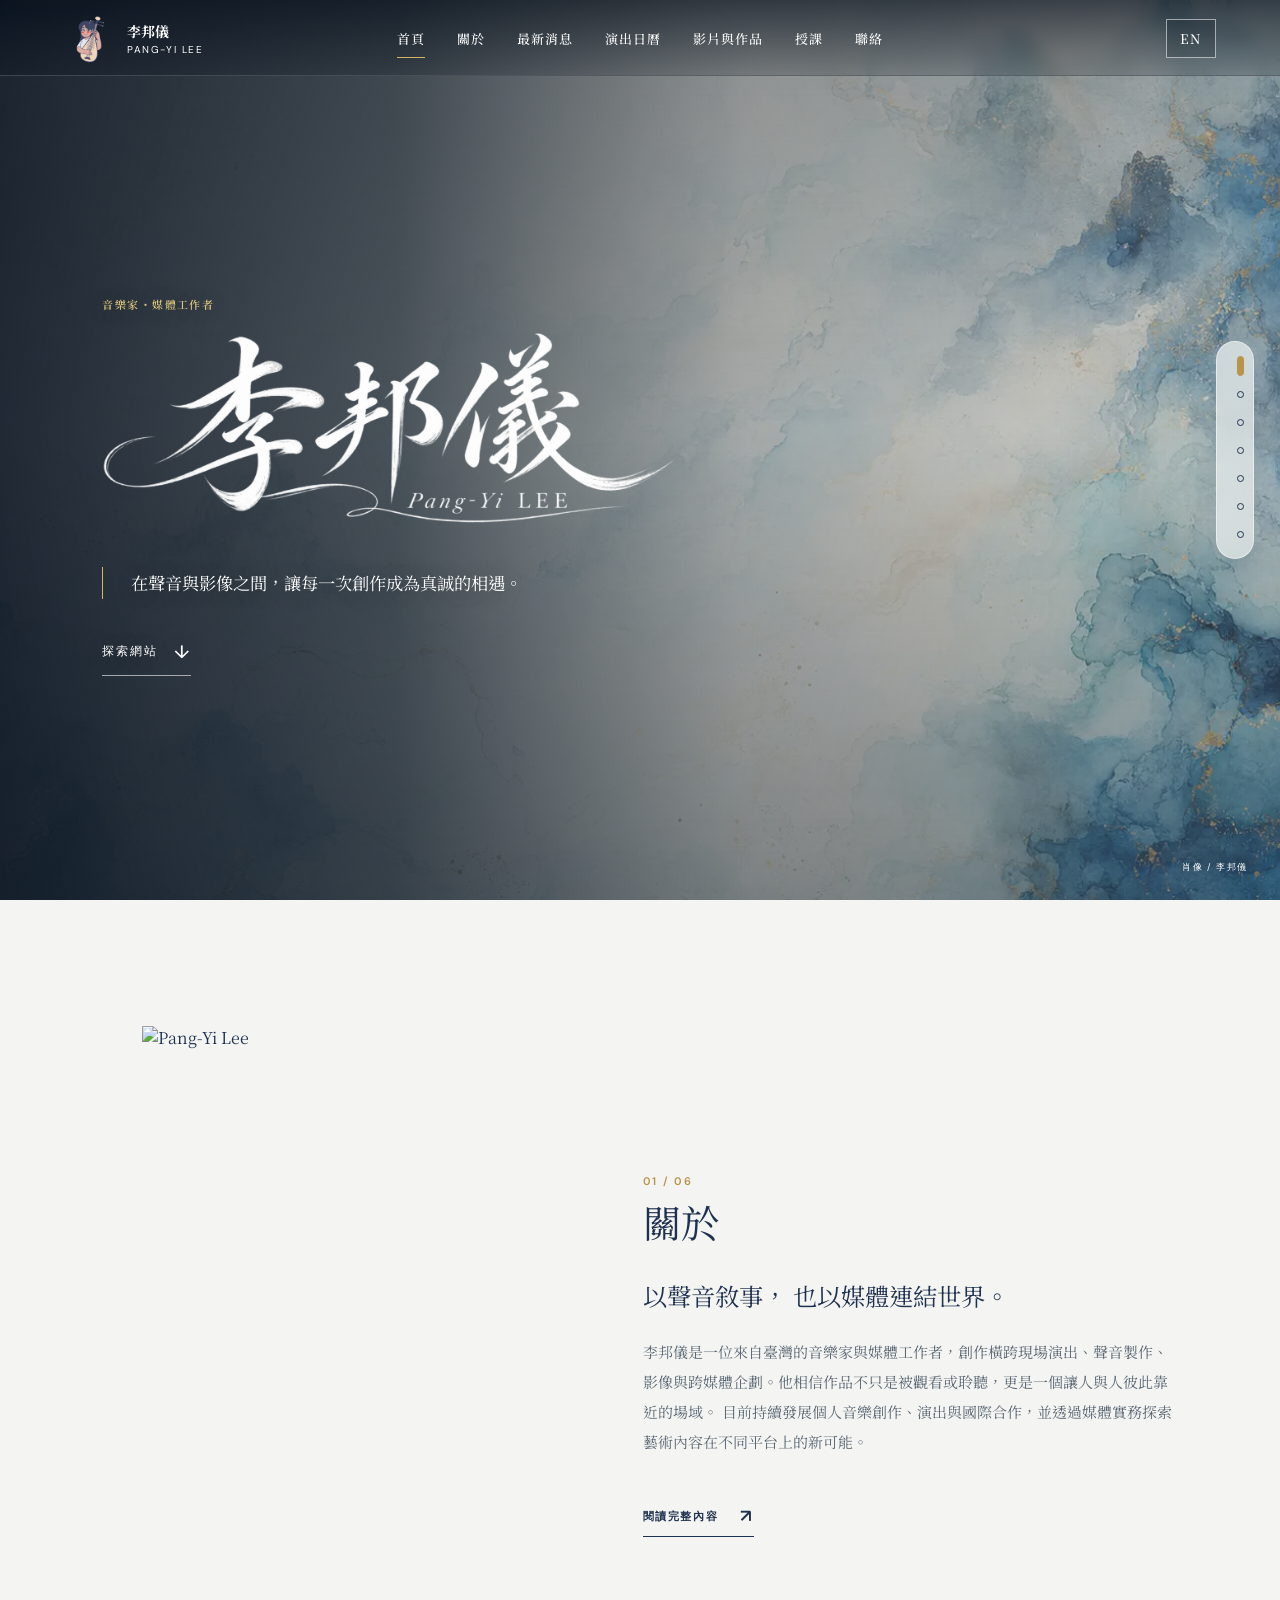
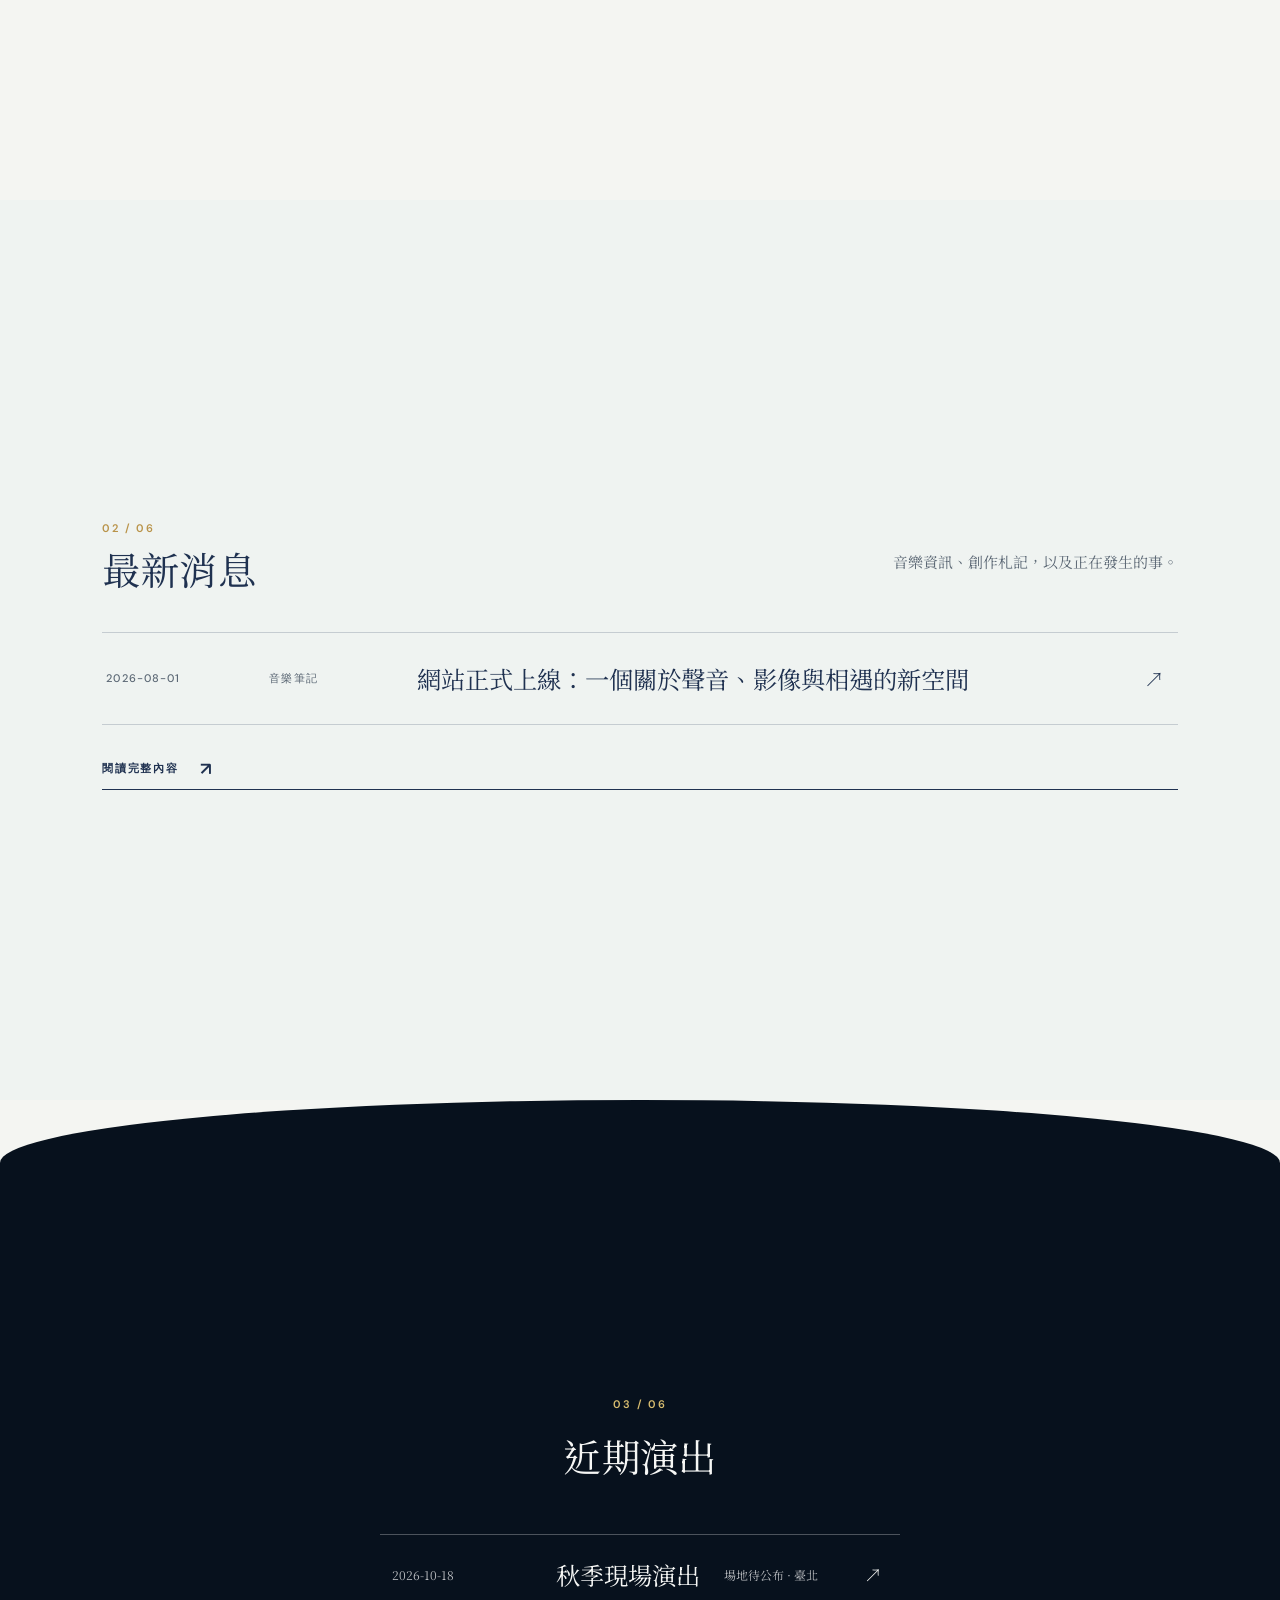
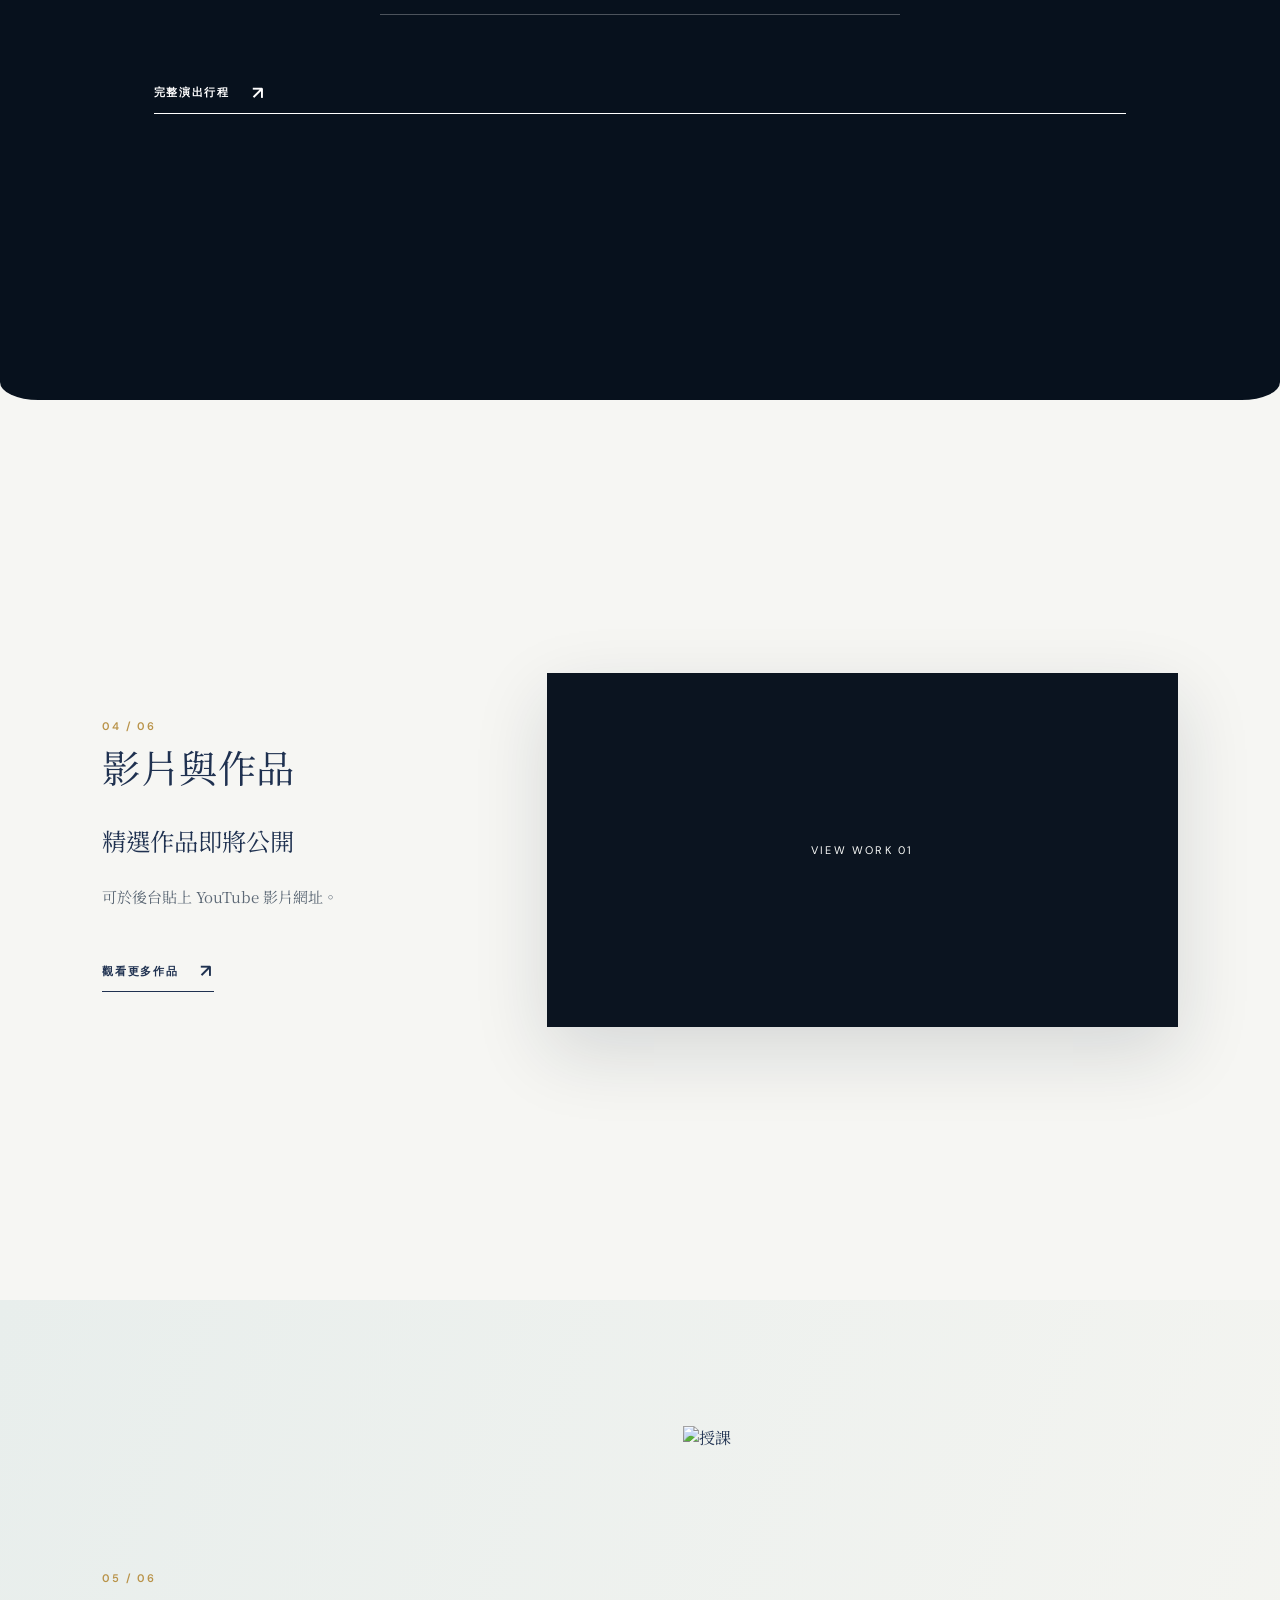
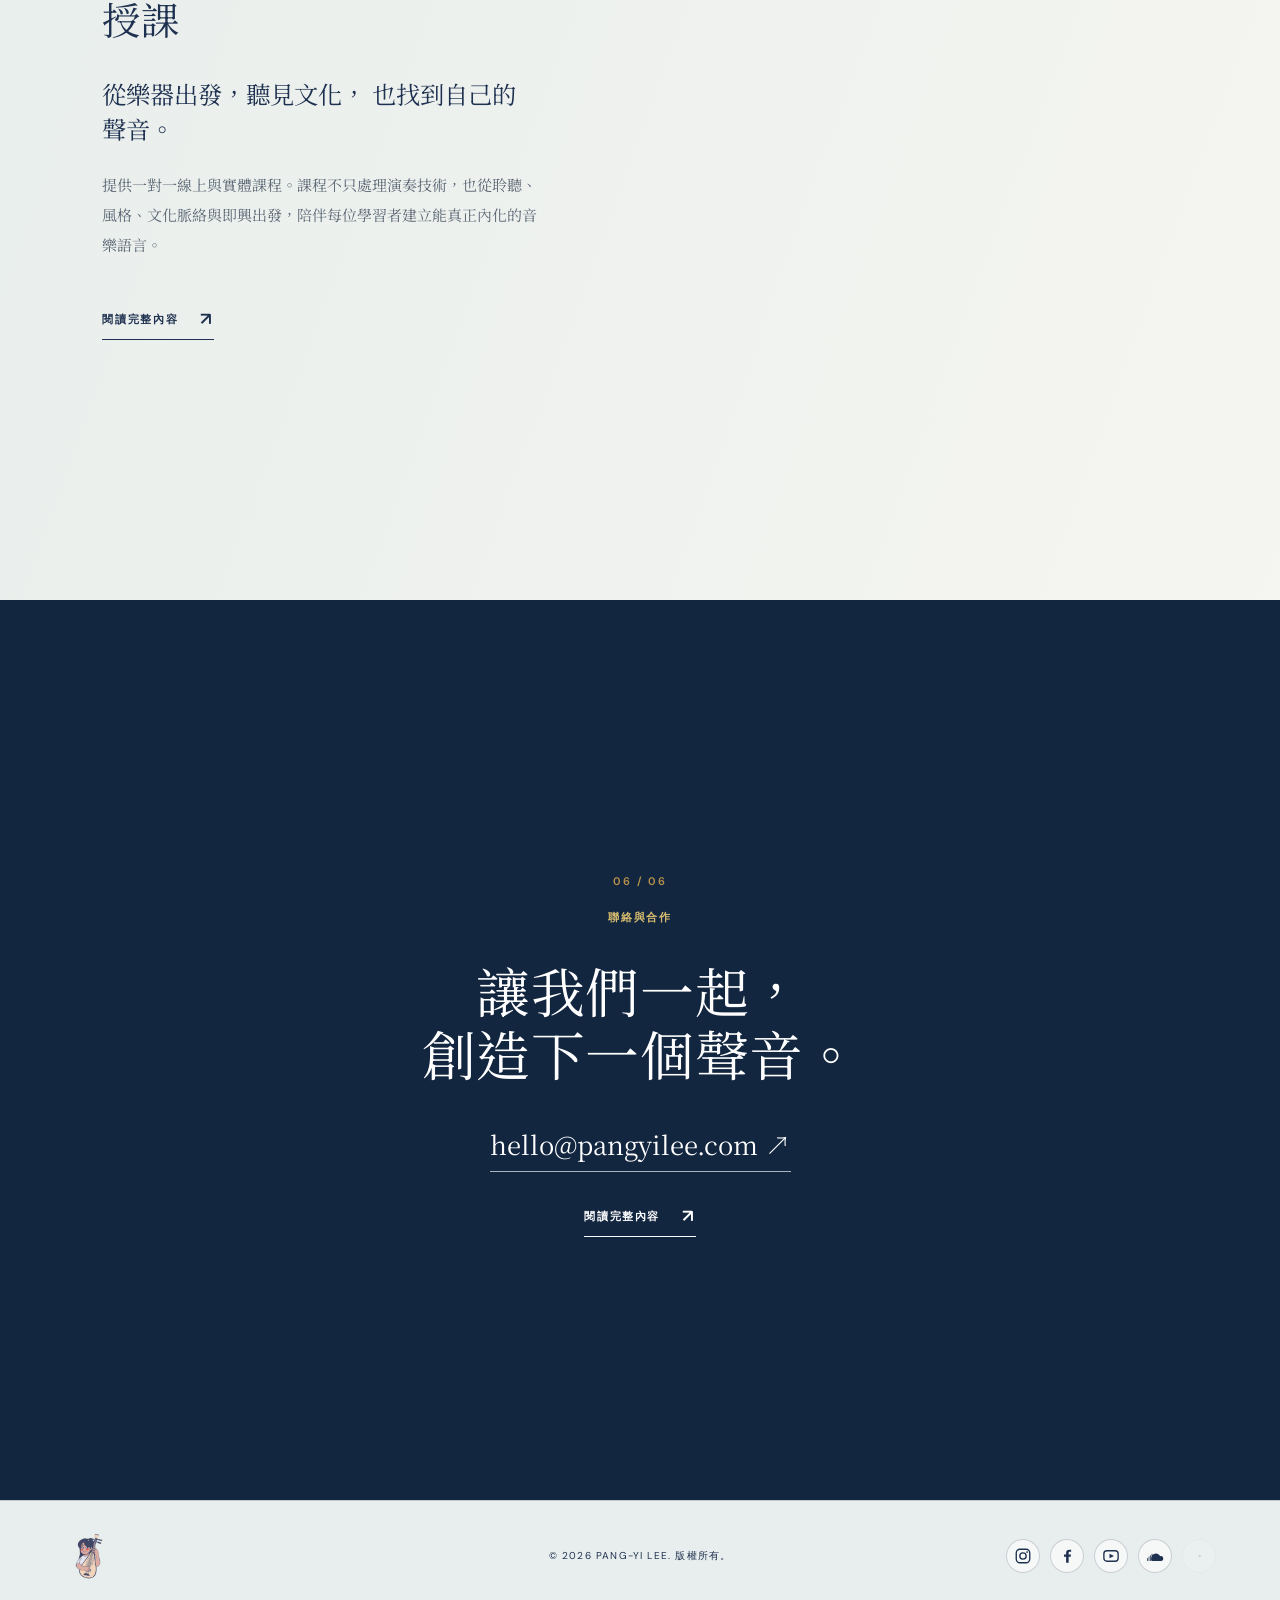
==== index.html @ 077d257f "Refresh navigation cache on index.html" ====
<!doctype html><html lang="zh-Hant"><head><meta charset="utf-8"><meta name="viewport" content="width=device-width,initial-scale=1"><meta name="description" content="李邦儀 Pang-Yi Lee — 音樂家與媒體工作者"><meta name="theme-color" content="#17201f"><title>李邦儀 Pang-Yi Lee</title><link rel="icon" type="image/svg+xml" href="brand-logo.svg"><link rel="apple-touch-icon" href="brand-logo.svg"><link rel="preconnect" href="https://fonts.googleapis.com"><link rel="preconnect" href="https://fonts.gstatic.com" crossorigin><link href="https://fonts.googleapis.com/css2?family=DM+Sans:wght@400;500&family=Noto+Serif+TC:wght@300;400;500;600;700&display=swap" rel="stylesheet"><link rel="stylesheet" href="styles.css?v=20260820-17"><link rel="stylesheet" href="theme.css?v=20260906-2"></head><body data-page="home"><header id="header"></header><main id="app"></main><footer id="footer"></footer><script src="app.js?v=20260907-1"></script></body></html>
---- styles.css ----
:root{--ink:#17201f;--paper:#f4f1ea;--white:#fbfaf7;--red:#9d3e2d;--muted:#77756e;--line:rgba(23,32,31,.18);--serif:"Noto Serif TC","Source Han Serif TC","思源宋體 TC",serif;--latin:"DM Sans",sans-serif}*{box-sizing:border-box}html{scroll-behavior:smooth}body{margin:0;background:var(--paper);color:var(--ink);font-family:var(--serif)}a{color:inherit;text-decoration:none}button{font:inherit}.site-header{height:88px;padding:0 5vw;display:grid;grid-template-columns:1fr auto 1fr;align-items:center;border-bottom:1px solid var(--line);background:rgba(244,241,234,.96);z-index:10}.identity{display:flex;align-items:center;gap:14px}.monogram{width:48px;height:48px;display:grid;place-items:center;border:1px solid;font:500 17px var(--latin);letter-spacing:.06em}.identity-name{display:grid;gap:2px;font-size:12px}.identity-name small{font:400 9px var(--latin);letter-spacing:.16em}.main-nav{display:flex;gap:30px}.main-nav a{font:500 10px var(--latin);letter-spacing:.14em;text-transform:uppercase;position:relative;padding:35px 0}.main-nav a:after{content:"";position:absolute;left:0;right:100%;bottom:24px;height:1px;background:var(--red);transition:.25s}.main-nav a:hover:after,.main-nav a.active:after{right:0}.header-actions{justify-self:end;display:flex;gap:18px}.lang,.menu{border:0;background:none;cursor:pointer;font:500 11px var(--latin);letter-spacing:.12em}.menu{display:none;font-size:20px}.home-hero{min-height:calc(100vh - 88px);display:grid;grid-template-columns:1.05fr .95fr;padding:6vw 7vw;gap:7vw;align-items:center}.overline,.page-number{font:500 10px var(--latin);letter-spacing:.24em;text-transform:uppercase;color:var(--red)}.hero-copy h1{font-size:clamp(70px,10vw,150px);font-weight:500;line-height:.95;letter-spacing:.02em;margin:35px 0 26px}.hero-copy h1 small{display:block;font:400 clamp(20px,2.2vw,34px) var(--latin);letter-spacing:.2em;margin-top:30px}.hero-quote{border-left:1px solid var(--red);padding-left:28px;margin-top:50px;max-width:560px;font-size:clamp(18px,1.7vw,25px);line-height:1.9}.hero-quote small{display:block;font:400 11px/1.7 var(--latin);color:var(--muted);margin-top:10px}.hero-image{position:relative}.hero-image:before{content:"";position:absolute;inset:-18px 18px 18px -18px;border:1px solid var(--red);z-index:-1}.hero-image img{width:100%;height:min(68vh,760px);object-fit:cover;filter:grayscale(1);display:block}.hero-image figcaption,.caption{font:400 9px var(--latin);letter-spacing:.18em;margin-top:13px}.hero-image figcaption{text-align:right}.page{min-height:calc(100vh - 88px);padding:95px 7vw 130px}.page-head{display:grid;grid-template-columns:1fr 1fr;align-items:end;border-bottom:1px solid var(--line);padding-bottom:42px;margin-bottom:75px}.page-head h1{font-size:clamp(54px,8vw,112px);line-height:1;font-weight:500;margin:18px 0 0}.page-head p{justify-self:end;max-width:420px;font-size:14px;line-height:2;color:var(--muted)}.about-layout{display:grid;grid-template-columns:.8fr 1.2fr;gap:10vw;align-items:start}.about-photo{position:sticky;top:30px}.about-photo img{display:block;width:100%;aspect-ratio:4/5;object-fit:cover;filter:grayscale(1)}.about-text h2{font-size:clamp(35px,4.5vw,66px);line-height:1.35;font-weight:400;white-space:pre-line;margin:0 0 50px}.about-body{white-space:pre-line;font-size:16px;line-height:2.3;max-width:750px}.signature{font:400 16px var(--latin);letter-spacing:.15em;margin-top:60px;color:var(--red)}.news-list{display:grid;grid-template-columns:repeat(12,1fr);gap:50px 24px}.news-card{grid-column:span 4;border-top:1px solid;padding-top:16px}.news-card:first-child{grid-column:span 8}.news-card:first-child .news-image{aspect-ratio:2/1}.news-image{aspect-ratio:4/3;background:#dedbd3;margin-bottom:22px;overflow:hidden;display:grid;place-items:center}.news-image img{width:100%;height:100%;object-fit:cover;filter:saturate(.65)}.news-image span{font:400 30px var(--latin);color:var(--muted)}.meta{display:flex;justify-content:space-between;font:500 9px var(--latin);letter-spacing:.13em;text-transform:uppercase;color:var(--red)}.news-card h2,.work-card h2{font-size:24px;font-weight:500;line-height:1.6;margin:16px 0}.news-card p,.work-card p{font-size:13px;line-height:1.9;color:var(--muted)}.calendar-tabs{display:flex;gap:30px;margin-bottom:25px}.calendar-tabs button{border:0;border-bottom:1px solid transparent;background:none;padding:10px 0;cursor:pointer;color:var(--muted)}.calendar-tabs button.active{color:var(--red);border-color:var(--red)}.event{display:grid;grid-template-columns:170px 1.4fr 1fr 35px;gap:30px;align-items:center;border-top:1px solid var(--line);padding:35px 0}.event:last-child{border-bottom:1px solid var(--line)}.event time{font:400 18px var(--latin)}.event h2{font-size:25px;font-weight:500;margin:0}.event p{font-size:12px;color:var(--muted);margin:7px 0}.works-grid{display:grid;grid-template-columns:repeat(2,1fr);gap:80px 30px}.work-card:nth-child(even){margin-top:100px}.work-image{aspect-ratio:16/10;background:var(--ink);display:grid;place-items:center;overflow:hidden}.work-image img{width:100%;height:100%;object-fit:cover;opacity:.8;transition:.4s}.work-image:hover img{transform:scale(1.02);opacity:1}.work-image span{color:var(--white);font:400 11px var(--latin);letter-spacing:.2em}.work-card .meta{margin-top:18px}.project{display:grid;grid-template-columns:100px 1.4fr .7fr 1.2fr;gap:35px;padding:38px 0;border-top:1px solid var(--line)}.project:last-child{border-bottom:1px solid var(--line)}.project>span{font:400 13px var(--latin);color:var(--red)}.project h2{font-size:26px;font-weight:500;margin:0}.project p{font-size:13px;line-height:1.9;color:var(--muted);margin:0}.contact-page{display:grid;grid-template-columns:1.2fr .8fr;gap:10vw;align-items:end;min-height:calc(100vh - 88px);padding:9vw 7vw}.contact-page h1{font-size:clamp(55px,8vw,110px);font-weight:400;line-height:1.25;margin:25px 0 55px}.contact-page .email{font:400 clamp(22px,3vw,42px) var(--latin);border-bottom:1px solid var(--red);padding-bottom:8px}.contact-side{border-top:1px solid;padding-top:28px}.contact-side p{font-size:14px;line-height:2;color:var(--muted)}.contact-side .location{font:500 10px var(--latin);letter-spacing:.15em;color:var(--ink);margin-top:50px}.site-footer{min-height:150px;padding:40px 5vw;display:grid;grid-template-columns:1fr auto 1fr;align-items:center;border-top:1px solid var(--line)}.footer-mark{font:500 24px var(--latin)}.copyright{font:400 9px var(--latin);letter-spacing:.12em}.socials{justify-self:end;display:flex;gap:10px}.socials a{width:38px;height:38px;border:1px solid var(--line);border-radius:50%;display:grid;place-items:center;font:500 9px var(--latin)}.socials a:hover{background:var(--ink);color:var(--paper)}.admin-dot{opacity:.15}.fade{animation:fade .7s both}@keyframes fade{from{opacity:0;transform:translateY(12px)}to{opacity:1;transform:none}}
@media(max-width:950px){.site-header{height:72px;grid-template-columns:1fr auto;position:relative}.main-nav{display:none;position:absolute;top:72px;left:0;right:0;background:var(--paper);padding:25px 5vw;flex-direction:column;gap:0;border-bottom:1px solid}.main-nav.open{display:flex}.main-nav a{padding:13px 0}.menu{display:block}.home-hero{grid-template-columns:1fr;padding-top:80px}.hero-image{width:78%;margin:30px 0 0 auto}.hero-image img{height:55vh}.page{padding:70px 6vw 90px}.page-head{grid-template-columns:1fr}.page-head p{justify-self:start}.about-layout{grid-template-columns:1fr}.about-photo{position:relative;max-width:600px}.news-list{display:block}.news-card{margin-bottom:55px}.event{grid-template-columns:110px 1fr 25px}.event>div:nth-child(3){display:none}.project{grid-template-columns:75px 1fr}.project>p{grid-column:2}.works-grid{grid-template-columns:1fr}.work-card:nth-child(even){margin-top:0}.contact-page{grid-template-columns:1fr;align-items:center}.site-footer{grid-template-columns:1fr auto;gap:25px}.copyright{grid-row:2}.socials{grid-column:2;grid-row:1/3}}
@media(max-width:560px){.identity-name{display:none}.home-hero{padding:60px 6vw}.hero-copy h1{font-size:20vw}.hero-image{width:90%}.event{grid-template-columns:85px 1fr 20px;gap:12px}.event time{font-size:13px}.project{grid-template-columns:55px 1fr;gap:18px}.contact-page{padding:80px 6vw}.site-footer{padding:35px 6vw}}
---- theme.css ----
:root{--ink:#1f3150;--paper:#f3f4f1;--white:#fbfcfa;--red:#345684;--muted:#5c6875;--sage:#c7ccc4;--stone:#c8c2b8;--mist:#6c7d90;--gold:#b99349;--line:rgba(31,49,80,.2)}body{background-color:var(--paper);background-image:url("paper.svg");background-repeat:repeat;color:var(--ink)}body:before{content:"";position:fixed;inset:0;pointer-events:none;z-index:-1;background:radial-gradient(ellipse at 90% 10%,rgba(78,121,143,.08),transparent 35%),radial-gradient(ellipse at 5% 85%,rgba(67,113,130,.06),transparent 30%)}.site-header{height:76px;background:rgba(243,244,241,.9);backdrop-filter:blur(12px)}.monogram{width:42px;height:42px;font-size:14px;border-color:var(--gold)}.identity-name{font-size:12px}.main-nav{gap:27px}.main-nav a{font:500 11px var(--serif);letter-spacing:.07em;padding:29px 0}.main-nav a:after{background:var(--gold);bottom:19px}.lang,.menu{border:1px solid var(--line);background:rgba(255,255,255,.55);color:var(--ink);font:500 11px var(--serif);padding:7px 10px}.home-hero{min-height:calc(100vh - 76px);grid-template-columns:1fr .86fr;padding:4.5vw 8vw;gap:7vw}.hero-copy h1{font-size:clamp(58px,7.5vw,112px);margin:25px 0 20px}.hero-copy h1 small{font-size:clamp(16px,1.7vw,25px);margin-top:22px}.overline,.page-number{font:600 11px var(--serif);letter-spacing:.13em}.hero-quote{font-size:clamp(16px,1.35vw,20px);line-height:1.85;margin-top:36px;max-width:510px;border-color:var(--gold)}.hero-quote small{font-size:11px;line-height:1.7}.home-hero .hero-image img{content:url("ink-art.svg");height:min(72vh,700px);filter:none}.hero-image:before{border-color:var(--gold);inset:-12px 12px 12px -12px}.page{padding:68px 8vw 100px}.page-head{padding-bottom:30px;margin-bottom:55px}.page-head h1{font-size:clamp(44px,6vw,82px);margin-top:12px}.page-head p{max-width:430px;font-size:14px;line-height:1.9}.about-layout{gap:8vw}.about-photo img{max-height:680px}.about-text h2{font-size:clamp(30px,3.5vw,50px);margin-bottom:35px}.about-body{font-size:15px;line-height:2.15}.signature{font-size:13px;margin-top:40px;color:var(--gold)}.news-list{gap:40px 22px}.news-card h2,.work-card h2{font-size:20px}.news-card p,.work-card p{font-size:14px}.news-image{background:linear-gradient(145deg,var(--sage),#e8e9e3)}.meta{font-size:10px}.calendar-tabs button{font-size:14px}.event{grid-template-columns:145px 1.4fr 1fr 30px;padding:27px 0}.event time{font-size:15px}.event h2{font-size:21px}.event p{font-size:13px}.works-grid{gap:55px 26px}.work-card:nth-child(even){margin-top:70px}.work-image{background:linear-gradient(145deg,#344f73,var(--mist))}.project{grid-template-columns:80px 1.4fr .7fr 1.2fr;padding:28px 0}.project h2{font-size:21px}.project p{font-size:14px}.contact-page{min-height:calc(100vh - 76px);padding:7vw 8vw}.contact-page h1{font-size:clamp(45px,6vw,82px);margin:20px 0 42px}.contact-page .email{font-size:clamp(18px,2.3vw,30px);border-color:var(--gold)}.contact-side p{font-size:14px}.site-footer{min-height:120px;padding:30px 5vw;background:rgba(232,235,231,.45)}.footer-mark{font-size:20px}.socials a{width:34px;height:34px}.socials a:hover{background:var(--red);color:var(--white)}@media(max-width:950px){.site-header{height:70px}.main-nav{top:70px;background:rgba(243,244,241,.98)}.main-nav a{font-size:14px}.home-hero{padding:55px 7vw}.hero-image{width:70%}.page{padding:55px 7vw 80px}.page-head p{font-size:14px}.about-body{font-size:15px}}@media(max-width:560px){.hero-copy h1{font-size:17vw}.home-hero .hero-image img{height:48vh}.page-head h1{font-size:13vw}.event{grid-template-columns:75px 1fr 18px}.project{grid-template-columns:48px 1fr}}
/* Continuous landscape atmosphere across every public page */
body{background-image:url("paper.svg");background-repeat:repeat;background-attachment:fixed;isolation:isolate}body:after{content:"";position:fixed;inset:0;z-index:-2;pointer-events:none;background-image:linear-gradient(90deg,rgba(247,248,245,.68) 0%,rgba(247,248,245,.34) 48%,rgba(247,248,245,.18) 100%),url("ink-wash-bg-v3.svg");background-position:center;background-size:cover;background-repeat:no-repeat}body:before{z-index:-1;background:linear-gradient(180deg,rgba(248,249,246,.24),transparent 35%,rgba(16,54,84,.07))}.page,.home-hero,.contact-page{position:relative}.page:before,.contact-page:before{content:"";position:absolute;inset:0;z-index:-1;background:radial-gradient(ellipse at 24% 22%,rgba(248,249,246,.78),rgba(248,249,246,.38) 47%,transparent 72%);pointer-events:none}.news-card,.work-card,.project,.event,.about-text,.contact-side{position:relative}.news-card:after,.work-card:after{content:"";position:absolute;inset:-14px;z-index:-1;background:rgba(247,248,245,.34);backdrop-filter:blur(2px)}.site-footer{background:rgba(225,232,230,.7);backdrop-filter:blur(10px)}
@media(max-width:950px){body:after{background-image:linear-gradient(rgba(247,248,245,.66),rgba(247,248,245,.48)),url("ink-wash-bg-v3.svg");background-position:62% center}.page:before{background:rgba(247,248,245,.28)}}
/* Borderless editorial image placement */
.home-hero{grid-template-columns:.9fr 1.1fr;padding-right:0;overflow:hidden}.home-hero .hero-image{align-self:stretch;margin:calc(-4.5vw) 0 calc(-4.5vw) 0;position:relative;overflow:hidden}.home-hero .hero-image:before{display:none}.home-hero .hero-image:after{content:"";position:absolute;inset:0;pointer-events:none;background:linear-gradient(90deg,var(--paper) 0%,rgba(243,244,241,.78) 8%,rgba(243,244,241,.22) 24%,transparent 43%)}.home-hero .hero-image img{width:100%;height:100%;min-height:calc(100vh - 76px);object-fit:cover}.home-hero .hero-image figcaption{position:absolute;right:2.5vw;bottom:2vw;z-index:2;color:white;text-shadow:0 1px 8px rgba(10,27,50,.7)}
.about-layout{grid-template-columns:.9fr 1.1fr;gap:5vw;align-items:stretch}.about-text{grid-column:1;grid-row:1;z-index:2;padding:3vw 0}.about-photo{grid-column:2;grid-row:1;position:relative;top:auto;margin:-55px -8vw -100px -14vw;min-height:calc(100vh - 76px);overflow:hidden}.about-photo:after{content:"";position:absolute;inset:0;pointer-events:none;background:linear-gradient(180deg,rgba(243,244,241,.16),transparent 16%,transparent 82%,rgba(213,223,228,.16))}.about-photo img{width:100%;height:100%;max-height:none;min-height:calc(100vh - 76px);aspect-ratio:auto;object-fit:cover;object-position:center top;filter:grayscale(.08);-webkit-mask-image:linear-gradient(90deg,transparent 0%,rgba(0,0,0,.04) 9%,rgba(0,0,0,.22) 22%,rgba(0,0,0,.58) 38%,#000 58%);mask-image:linear-gradient(90deg,transparent 0%,rgba(0,0,0,.04) 9%,rgba(0,0,0,.22) 22%,rgba(0,0,0,.58) 38%,#000 58%)}.about-photo .caption{position:absolute;right:2vw;bottom:2vw;z-index:2;color:white;text-shadow:0 1px 8px rgba(10,27,50,.75)}
@media(max-width:950px){.home-hero{padding-right:0}.home-hero .hero-image{width:100%;margin:10px 0 -55px 0}.home-hero .hero-image:after{background:linear-gradient(180deg,var(--paper),transparent 30%)}.home-hero .hero-image img{min-height:52vh;height:52vh}.about-layout{grid-template-columns:1fr}.about-text{grid-column:1;grid-row:1}.about-photo{grid-column:1;grid-row:2;margin:10px -7vw -80px;min-height:58vh}.about-photo:after{background:linear-gradient(180deg,rgba(243,244,241,.15),transparent 32%)}.about-photo img{min-height:58vh;height:58vh;-webkit-mask-image:linear-gradient(180deg,transparent 0%,rgba(0,0,0,.2) 12%,rgba(0,0,0,.72) 28%,#000 48%);mask-image:linear-gradient(180deg,transparent 0%,rgba(0,0,0,.2) 12%,rgba(0,0,0,.72) 28%,#000 48%)}}
/* Home fits exactly within one viewport */
body[data-page="home"]{height:100dvh;overflow:hidden}body[data-page="home"] .site-footer{display:none}body[data-page="home"] .home-hero{height:calc(100dvh - 76px);min-height:0;padding-top:3vh;padding-bottom:3vh}body[data-page="home"] .hero-image{height:calc(100dvh - 76px);min-height:0;margin:-3vh 0;align-self:center}body[data-page="home"] .hero-image img{height:100%;min-height:0}body[data-page="home"] .hero-copy{max-height:calc(100dvh - 100px)}
@media(max-width:950px){body[data-page="home"] .home-hero{height:calc(100dvh - 70px);min-height:0;padding-top:3vh;padding-bottom:3vh;grid-template-rows:auto 1fr;gap:2vh}body[data-page="home"] .hero-copy h1{margin:12px 0 8px}body[data-page="home"] .hero-copy h1 small{margin-top:9px}body[data-page="home"] .hero-quote{margin-top:14px}body[data-page="home"] .hero-image{height:auto;min-height:0;margin:0;width:100%}body[data-page="home"] .hero-image img{height:100%;min-height:0}}
@media(max-width:560px){body[data-page="home"] .overline{font-size:9px}body[data-page="home"] .hero-copy h1{font-size:14vw}body[data-page="home"] .hero-quote{font-size:13px;line-height:1.55}body[data-page="home"] .hero-quote small{font-size:9px}body[data-page="home"] .hero-image{max-height:42vh}}
/* Uploaded hero image takes precedence; ink landscape remains the background */
.home-hero .hero-image img{content:normal}
.page-visual{width:100%;height:clamp(190px,28vw,390px);margin:0 0 55px;overflow:hidden;background:#dfe5e6}.page-visual img{width:100%;height:100%;display:block;object-fit:cover}.contact-visual{height:min(46vh,500px);margin:0 0 30px;overflow:hidden}.contact-visual img{width:100%;height:100%;display:block;object-fit:cover}.contact-side{align-self:stretch}.contact-side .location{margin-top:24px}@media(max-width:950px){.page-visual{margin-bottom:38px}.contact-visual{height:36vh}}

/* Larger navigation and a compact information bar within the home viewport */
.identity-name{font-size:14px}.identity-name small{font-size:10px}.main-nav{gap:32px}.main-nav a{font-size:13px;letter-spacing:.075em}.lang{font-size:13px;padding:9px 13px}
body[data-page="home"]{display:grid;grid-template-rows:76px minmax(0,1fr) 68px;height:100dvh;overflow:hidden}body[data-page="home"] #app{min-height:0;overflow:hidden}body[data-page="home"] .home-hero{height:100%;min-height:0;padding-top:2.5vh;padding-bottom:2.5vh;position:relative}body[data-page="home"] .hero-image{height:calc(100% + 5vh);min-height:0;margin:-2.5vh 0}body[data-page="home"] .site-footer{display:grid;height:68px;min-height:68px;padding:8px 5vw;background:rgba(235,239,237,.94);backdrop-filter:blur(14px);position:relative;z-index:5}body[data-page="home"] .copyright{font-size:10px}body[data-page="home"] .socials a{width:34px;height:34px;background:rgba(255,255,255,.55)}
body[data-page="home"] .home-hero:after{display:none}body[data-page="home"] .hero-copy{position:relative;z-index:1}body[data-page="home"] .hero-image:after{display:none}body[data-page="home"] .hero-image img{-webkit-mask-image:linear-gradient(90deg,transparent 0%,rgba(0,0,0,.08) 10%,rgba(0,0,0,.38) 24%,rgba(0,0,0,.78) 39%,#000 55%);mask-image:linear-gradient(90deg,transparent 0%,rgba(0,0,0,.08) 10%,rgba(0,0,0,.38) 24%,rgba(0,0,0,.78) 39%,#000 55%)}

/* About opens directly on the portrait, with editorial copy over the image */
.about-page{height:calc(100dvh - 76px);min-height:650px;position:relative;overflow:hidden}.about-page .about-photo{position:absolute;inset:0;margin:0;min-height:0}.about-page .about-photo:after{content:"";position:absolute;inset:0;background:linear-gradient(90deg,rgba(245,247,245,.96) 0%,rgba(241,245,244,.87) 29%,rgba(229,236,236,.5) 48%,rgba(229,236,236,.08) 66%,transparent 78%)}.about-page .about-photo img{width:100%;height:100%;min-height:0;object-fit:cover;object-position:center 28%;filter:none;-webkit-mask-image:none;mask-image:none}.about-page .about-text{position:relative;z-index:2;width:min(680px,48vw);padding:9vh 0 5vh 8vw}.about-page .about-text h1{font-size:clamp(40px,4.2vw,66px);font-weight:400;line-height:1.35;margin:18px 0 30px}.about-page .about-body{font-size:16px;line-height:2.1}.about-page .signature{margin-top:28px}
@media(max-width:950px){.main-nav a{font-size:15px}.about-page{height:auto;min-height:calc(100dvh - 70px);padding-top:48vh}.about-page .about-photo{height:58vh}.about-page .about-photo:after{background:linear-gradient(180deg,transparent 38%,rgba(243,246,244,.75) 72%,var(--paper) 100%)}.about-page .about-text{width:auto;padding:0 7vw 70px}.about-page .about-text h1{font-size:clamp(34px,8vw,52px)}body[data-page="home"]{grid-template-rows:70px minmax(0,1fr) 62px}body[data-page="home"] .site-footer{height:62px;min-height:62px}}
.work-image iframe{width:100%;height:100%;border:0;display:block;background:#0c1624}.work-card .meta a{font-size:16px}.work-card h2 a:hover{text-decoration:underline;text-decoration-thickness:1px;text-underline-offset:5px}
@media(max-width:950px){body[data-page="home"] .hero-image img{-webkit-mask-image:linear-gradient(180deg,transparent 0%,rgba(0,0,0,.28) 15%,rgba(0,0,0,.8) 34%,#000 48%);mask-image:linear-gradient(180deg,transparent 0%,rgba(0,0,0,.28) 15%,rgba(0,0,0,.8) 34%,#000 48%)}}
.socials svg{width:18px;height:18px;display:block;fill:none;stroke:currentColor;stroke-width:1.8;stroke-linecap:round;stroke-linejoin:round}.socials svg .icon-fill{fill:currentColor;stroke:none}.socials a:hover svg{color:var(--white)}

/* Full-bleed photographic home stage: photo, navigation and copy share one canvas */
body[data-page="home"]{grid-template-rows:minmax(0,1fr) 68px;background:#0b1624}body[data-page="home"] #header{position:absolute;inset:0 0 auto;z-index:20}body[data-page="home"] .site-header{color:#fff;background:linear-gradient(180deg,rgba(5,14,25,.66),rgba(5,14,25,.2));border-bottom-color:rgba(255,255,255,.2);backdrop-filter:blur(7px)}body[data-page="home"] .monogram,body[data-page="home"] .lang{border-color:rgba(255,255,255,.55);color:#fff;background:rgba(6,18,31,.18)}body[data-page="home"] .main-nav a:after{background:#d3b461}body[data-page="home"] .home-hero{display:flex;align-items:center;min-height:0;height:100%;padding:105px 8vw 44px;overflow:hidden}body[data-page="home"] .hero-image{position:absolute;inset:0;width:100%;height:100%;margin:0;z-index:0}body[data-page="home"] .hero-image img{width:100%;height:100%;object-fit:cover;object-position:62% 35%;-webkit-mask-image:none;mask-image:none}body[data-page="home"] .hero-image:after{display:block;content:"";position:absolute;inset:0;background:linear-gradient(90deg,rgba(4,14,27,.88) 0%,rgba(5,18,31,.7) 31%,rgba(7,19,31,.28) 58%,rgba(4,12,22,.08) 100%),linear-gradient(180deg,rgba(3,10,19,.22),transparent 48%,rgba(3,10,19,.24));pointer-events:none}body[data-page="home"] .hero-copy{width:min(650px,48vw);color:#fff;text-shadow:0 2px 22px rgba(0,0,0,.3)}body[data-page="home"] .overline{color:#d9c37c}body[data-page="home"] .hero-quote{border-color:#d9b755;color:#fff}body[data-page="home"] .hero-quote small{color:rgba(255,255,255,.78)}body[data-page="home"] .hero-image figcaption{z-index:2;color:#fff}body[data-page="home"] .site-footer{background:rgba(235,240,239,.96);color:var(--ink)}
@media(max-width:950px){body[data-page="home"]{grid-template-rows:minmax(0,1fr) 62px}body[data-page="home"] .site-header{background:linear-gradient(180deg,rgba(3,12,22,.72),rgba(3,12,22,.18))}body[data-page="home"] .menu{color:#fff}body[data-page="home"] .main-nav{background:rgba(7,18,30,.96);color:#fff}body[data-page="home"] .home-hero{display:flex;padding:118px 7vw 45px;align-items:center}body[data-page="home"] .hero-image{position:absolute;width:100%;height:100%;margin:0}body[data-page="home"] .hero-image img{height:100%;min-height:0;object-position:64% center;-webkit-mask-image:none;mask-image:none}body[data-page="home"] .hero-image:after{background:linear-gradient(90deg,rgba(3,12,23,.82) 0%,rgba(4,15,27,.58) 48%,rgba(4,14,25,.16) 100%),linear-gradient(180deg,rgba(3,10,18,.22),transparent 55%,rgba(2,9,17,.38))}body[data-page="home"] .hero-copy{width:min(76vw,520px);max-height:none}body[data-page="home"] .hero-copy h1{font-size:clamp(58px,17vw,92px);margin:16px 0 13px}body[data-page="home"] .hero-copy h1 small{font-size:17px;margin-top:15px}body[data-page="home"] .hero-quote{font-size:16px;line-height:1.75;margin-top:22px;max-width:390px}body[data-page="home"] .hero-image figcaption{right:5vw;bottom:3vh}}
@media(max-width:560px){body[data-page="home"] .home-hero{padding:108px 7vw 35px;align-items:flex-start}body[data-page="home"] .hero-image img{object-position:61% center}body[data-page="home"] .hero-image:after{background:linear-gradient(90deg,rgba(3,12,23,.86) 0%,rgba(4,14,26,.5) 58%,rgba(3,10,19,.12) 100%),linear-gradient(180deg,rgba(2,9,17,.2),transparent 50%,rgba(2,8,15,.38))}body[data-page="home"] .hero-copy{width:78%;padding-top:3vh}body[data-page="home"] .hero-copy h1{font-size:16vw}body[data-page="home"] .hero-quote{font-size:14px;line-height:1.65;padding-left:18px}body[data-page="home"] .hero-quote small{font-size:10px}}

/* Home continues into a living outline of every independent page */
body[data-page="home"]{display:block;height:auto;min-height:100dvh;overflow-x:hidden;overflow-y:auto;background:var(--paper)}body[data-page="home"] #app{overflow:visible}body[data-page="home"] .home-hero{height:100svh;min-height:680px}body[data-page="home"] .site-footer{display:grid;height:auto;min-height:110px;padding:24px 5vw;background:rgba(231,237,236,.94)}.home-explore{display:inline-flex;align-items:center;gap:16px;margin-top:30px;padding:11px 0;border-bottom:1px solid rgba(255,255,255,.58);font:500 12px var(--latin);letter-spacing:.15em;text-transform:uppercase}.home-explore span{font-size:18px}.home-overview{position:relative;padding:110px 8vw 130px;background:linear-gradient(180deg,rgba(244,247,245,.96),rgba(226,236,237,.86));overflow:hidden}.home-overview:before{content:"";position:absolute;inset:0;pointer-events:none;background-image:linear-gradient(90deg,rgba(247,248,245,.76),rgba(247,248,245,.2)),url("ink-wash-bg-v3.svg");background-size:cover;background-position:center;opacity:.75}.overview-head,.overview-grid{position:relative;z-index:1}.overview-head{display:grid;grid-template-columns:1.25fr .75fr;gap:30px;align-items:end;padding-bottom:52px;border-bottom:1px solid var(--line)}.overview-head .overline{grid-column:1/-1}.overview-head h2{font-size:clamp(38px,5.5vw,76px);font-weight:400;line-height:1.3;max-width:920px;margin:0}.overview-head>p:last-child{font-size:14px;line-height:2;color:var(--muted);max-width:430px;justify-self:end}.overview-grid{display:grid;grid-template-columns:repeat(12,1fr);gap:24px;margin-top:42px}.overview-card{grid-column:span 6;min-height:300px;padding:26px 28px 30px;display:flex;flex-direction:column;justify-content:space-between;border-top:2px solid var(--gold);background:rgba(249,250,247,.64);backdrop-filter:blur(8px);transition:transform .3s,background .3s,box-shadow .3s}.overview-card.feature{grid-column:span 8}.overview-card.contact{grid-column:span 4;background:rgba(32,54,79,.9);color:#fff}.overview-card:hover{transform:translateY(-5px);background:rgba(255,255,255,.88);box-shadow:0 18px 45px rgba(31,49,80,.1)}.overview-card.contact:hover{background:rgba(29,53,82,.98)}.overview-card-top{display:grid;grid-template-columns:45px 1fr auto;align-items:center;font:500 11px var(--latin);letter-spacing:.12em;text-transform:uppercase}.overview-card-top span{color:var(--gold)}.overview-card-top i{font-style:normal;font-size:19px}.overview-card h3{font-size:clamp(25px,2.7vw,40px);font-weight:400;line-height:1.45;margin:45px 0 14px}.overview-card p{font-size:14px;line-height:1.9;color:var(--muted);max-width:620px;margin:0}.overview-card.contact p{color:rgba(255,255,255,.72)}.overview-card small{display:block;margin-top:18px;font:500 10px var(--latin);letter-spacing:.12em;color:var(--gold)}
@media(max-width:950px){body[data-page="home"] .home-hero{height:100svh;min-height:660px}.home-overview{padding:80px 7vw 95px}.overview-head{grid-template-columns:1fr}.overview-head>p:last-child{justify-self:start}.overview-card,.overview-card.feature,.overview-card.contact{grid-column:span 12;min-height:260px}}
@media(max-width:560px){body[data-page="home"] .home-hero{height:calc(100svh - 0px);min-height:640px}.home-explore{margin-top:19px}.home-overview{padding:68px 6vw 78px}.overview-head{padding-bottom:35px}.overview-head h2{font-size:36px}.overview-grid{gap:16px;margin-top:28px}.overview-card{min-height:235px;padding:22px}.overview-card h3{font-size:27px;margin-top:34px}.overview-card p{font-size:13px}}

/* Editorial homepage guide — continuous sections, never cards */
.home-overview{padding:0;background:#f4f5f2;color:var(--ink);overflow:hidden}.home-overview:before{display:none}.home-guide{position:relative;padding:clamp(80px,8vw,150px) 8vw}.home-guide h2{font-size:clamp(48px,6.4vw,96px);font-weight:400;line-height:1.05;margin:12px 0 34px}.home-guide h3{font-size:clamp(25px,3vw,44px);font-weight:400;line-height:1.45;margin:0 0 24px}.home-guide p{font-size:15px;line-height:2;color:var(--muted)}.guide-index{font:600 11px var(--latin)!important;letter-spacing:.16em;color:var(--gold)!important}.guide-link{display:inline-flex;align-items:center;gap:22px;margin-top:32px;padding-bottom:8px;border-bottom:1px solid currentColor;font:600 11px var(--latin);letter-spacing:.15em;text-transform:uppercase}.guide-link span{font-size:18px}.guide-about,.guide-project{display:grid;grid-template-columns:minmax(320px,.9fr) minmax(400px,1.1fr);gap:clamp(55px,8vw,140px);align-items:center;min-height:92vh}.guide-about figure,.guide-project figure{height:min(72vh,780px);overflow:hidden}.guide-about figure img,.guide-project figure img{width:100%;height:100%;display:block;object-fit:cover}.guide-about .guide-copy,.guide-project .guide-copy{max-width:650px}.guide-news{background:rgba(239,243,241,.92)}.guide-news>header{display:grid;grid-template-columns:1fr .7fr;align-items:end;gap:50px;padding-bottom:40px}.guide-news>header h2{margin-bottom:0}.guide-news>header>p{max-width:450px;justify-self:end}.guide-news-list{border-top:1px solid var(--line)}.guide-news-list>a{display:grid;grid-template-columns:135px 120px 1fr 30px;gap:28px;align-items:center;padding:28px 4px;border-bottom:1px solid var(--line);transition:padding .25s,background .25s}.guide-news-list>a:hover{padding-left:18px;padding-right:18px;background:rgba(255,255,255,.55)}.guide-news-list time,.guide-news-list span{font:500 11px var(--latin);letter-spacing:.1em;text-transform:uppercase;color:var(--muted)}.guide-news-list h3{font-size:clamp(20px,2vw,30px);margin:0}.guide-news-list b{font-size:20px;font-weight:400}.guide-calendar{padding:0;background:#f4f5f2}.calendar-stage{position:relative;padding:clamp(100px,10vw,170px) 12vw;background:#07111d;color:#f6f7f5;border-radius:50% 50% 3% 3% / 7% 7% 2% 2%;text-align:center}.calendar-stage .guide-index{color:#d8bd6f!important}.calendar-stage h2{margin-bottom:55px}.guide-schedule{max-width:1120px;margin:0 auto 34px;border-top:1px solid rgba(255,255,255,.28)}.guide-schedule>a{display:grid;grid-template-columns:140px 1.25fr 1fr 24px;gap:24px;align-items:center;padding:22px 12px;border-bottom:1px solid rgba(255,255,255,.28);text-align:left}.guide-schedule h3{font-size:17px;margin:0}.guide-schedule time,.guide-schedule span{font-size:12px;color:rgba(255,255,255,.72)}.guide-schedule b{font-size:18px;font-weight:400}.guide-link.light{color:#fff}.guide-work{display:grid;grid-template-columns:.72fr 1.28fr;gap:clamp(50px,7vw,110px);align-items:center;min-height:90vh;background:#f6f6f3}.guide-work-copy{max-width:540px}.guide-work-media .work-image{width:100%;aspect-ratio:16/9;background:#0b1420;box-shadow:0 25px 70px rgba(19,32,48,.14)}.guide-work-media iframe,.guide-work-media img{width:100%;height:100%;display:block;object-fit:cover;border:0}.guide-project{background:linear-gradient(110deg,#e8eeec,#f5f5f1)}.guide-project figure{order:2}.guide-project .guide-copy{order:1}.guide-contact{min-height:78vh;display:flex;flex-direction:column;align-items:center;justify-content:center;text-align:center;background:#132640;color:#fff}.guide-contact>p:not(.guide-index){font:600 11px var(--latin);letter-spacing:.18em;text-transform:uppercase;color:#d8bd6f}.guide-contact h2{font-size:clamp(56px,8vw,122px);line-height:1.15;margin:22px 0 42px}.guide-contact>a:not(.guide-link){font-size:clamp(18px,2vw,30px);border-bottom:1px solid rgba(255,255,255,.65);padding-bottom:9px}
@media(max-width:950px){.home-guide{padding:75px 7vw}.guide-about,.guide-project{grid-template-columns:1fr;min-height:0;gap:45px}.guide-about figure,.guide-project figure{height:62vh}.guide-project figure{order:1}.guide-project .guide-copy{order:2}.guide-news>header{grid-template-columns:1fr}.guide-news>header>p{justify-self:start}.guide-news-list>a{grid-template-columns:95px 1fr 24px}.guide-news-list>a span{display:none}.calendar-stage{padding:95px 7vw;border-radius:50% 50% 2% 2% / 3% 3% 1% 1%}.guide-schedule>a{grid-template-columns:105px 1fr 24px}.guide-schedule>a>span{display:none}.guide-work{grid-template-columns:1fr;min-height:0}.guide-work-media{order:-1}.guide-contact{min-height:70vh}}
@media(max-width:560px){.home-guide{padding:62px 6vw}.home-guide h2{font-size:14vw;margin-bottom:26px}.home-guide h3{font-size:26px}.home-guide p{font-size:14px}.guide-about figure,.guide-project figure{height:68vh}.guide-news-list>a{grid-template-columns:76px 1fr 20px;gap:14px;padding:22px 0}.guide-news-list h3{font-size:20px}.calendar-stage{margin:0 -10vw;padding:78px 14vw;border-radius:50% 50% 2% 2% / 2.5% 2.5% 1% 1%}.calendar-stage h2{font-size:12vw}.guide-schedule>a{grid-template-columns:82px 1fr 18px;gap:12px;padding:18px 0}.guide-schedule h3{font-size:15px}.guide-work-media .work-image{aspect-ratio:16/10}.guide-contact h2{font-size:14vw}}

/* Apple-like chapter scrolling and a precise right-side navigator */
html:has(body[data-page="home"]){scroll-behavior:smooth;scroll-snap-type:y mandatory;scroll-padding-top:0}.home-hero[data-snap-section],.home-guide[data-snap-section]{scroll-snap-align:start;scroll-snap-stop:always;min-height:100svh}.guide-about,.guide-work,.guide-project{min-height:100svh}.guide-news{min-height:100svh;display:flex;flex-direction:column;justify-content:center}.guide-calendar{min-height:100svh;display:flex;align-items:stretch}.guide-calendar .calendar-stage{width:100%;display:flex;flex-direction:column;justify-content:center}.guide-contact{min-height:100svh}.home-snap-nav{position:fixed;right:clamp(18px,2vw,38px);top:50%;z-index:30;display:flex;flex-direction:column;gap:4px;transform:translateY(-50%);padding:12px 9px;border:1px solid rgba(255,255,255,.5);border-radius:24px;background:rgba(239,243,242,.68);box-shadow:0 8px 30px rgba(15,32,51,.08);backdrop-filter:blur(14px)}.home-snap-nav a{position:relative;display:flex;align-items:center;justify-content:flex-end;width:18px;height:24px;color:var(--ink);transition:width .25s}.home-snap-nav a span{position:absolute;right:30px;white-space:nowrap;padding:6px 9px;border-radius:3px;background:rgba(13,29,48,.9);color:#fff;font:500 10px var(--latin);letter-spacing:.08em;opacity:0;pointer-events:none;transform:translateX(8px);transition:.2s}.home-snap-nav a i{width:7px;height:7px;overflow:hidden;border:1px solid currentColor;border-radius:50%;font-size:0;background:transparent;transition:.25s}.home-snap-nav a:hover span,.home-snap-nav a:focus-visible span{opacity:1;transform:none}.home-snap-nav a.active i{height:20px;border-radius:8px;background:var(--gold);border-color:var(--gold)}body[data-page="home"] .home-hero~.home-overview .home-snap-nav a:first-child{color:var(--ink)}
@media(max-width:950px){html:has(body[data-page="home"]){scroll-snap-type:y proximity}.home-snap-nav{right:10px;padding:9px 7px}.home-snap-nav a{height:21px}.home-snap-nav a span{display:none}.home-hero[data-snap-section],.home-guide[data-snap-section]{scroll-snap-stop:normal}.guide-about,.guide-project{min-height:100svh}.guide-news{min-height:100svh}.guide-calendar{min-height:100svh}}
@media(prefers-reduced-motion:reduce){html:has(body[data-page="home"]){scroll-behavior:auto;scroll-snap-type:none}.home-snap-nav a,.home-snap-nav a i{transition:none}}

/* Keep chapter navigation responsive: gentle snap, native anchor jumps */
html:has(body[data-page="home"]){scroll-snap-type:y proximity!important}.home-hero[data-snap-section],.home-guide[data-snap-section]{scroll-snap-stop:normal!important}

/* Before playback, keep wheel gestures on the homepage instead of inside YouTube */
.guide-work-media .work-image{position:relative}.video-wheel-shield{position:absolute;inset:0;z-index:3;display:flex;flex-direction:column;align-items:center;justify-content:center;gap:12px;border:0;background:rgba(5,15,27,.06);color:#fff;cursor:pointer;text-shadow:0 2px 12px rgba(0,0,0,.7);transition:background .25s}.video-wheel-shield:hover{background:rgba(5,15,27,.16)}.video-wheel-shield span{display:grid;place-items:center;width:68px;height:68px;padding-left:5px;border-radius:50%;background:#d6b34e;box-shadow:0 10px 30px rgba(0,0,0,.24);font-size:25px}.video-wheel-shield small{font:600 11px var(--latin);letter-spacing:.14em;text-transform:uppercase}

/* Pang-Yi illustrated brand mark */
.monogram{width:50px;height:56px;border:0!important;background:transparent!important;overflow:hidden}.monogram img{width:100%;height:100%;display:block;object-fit:contain}.identity{gap:13px}@media(max-width:560px){.monogram{width:43px;height:49px}.identity-name{display:none}}
.footer-mark{width:48px;height:52px;display:block}.footer-mark img{width:100%;height:100%;display:block;object-fit:contain}

/* CLASS — spacious editorial teaching page */
.class-hero{min-height:72vh;display:grid;grid-template-columns:1.05fr .95fr;align-items:center;padding:7vw 8vw;background:linear-gradient(110deg,rgba(236,239,236,.96),rgba(249,249,246,.88)),url("paper.svg")}.class-hero-copy{max-width:680px}.class-hero h1{font-size:clamp(48px,6vw,86px);font-weight:400;line-height:1.15;margin:20px 0 24px}.class-hero p{font-size:16px;line-height:2;white-space:pre-line}.class-hero figure{height:min(64vh,680px);margin:0;overflow:hidden;border-radius:52% 52% 4px 4px}.class-hero img{width:100%;height:100%;object-fit:cover}.class-intro{padding:85px 12vw;text-align:center}.class-intro p{max-width:980px;margin:auto;font-size:17px;line-height:2.15}.class-offers{padding:20px 8vw 100px;display:grid;grid-template-columns:repeat(3,1fr);gap:1px;background:rgba(31,49,80,.15)}.class-card{padding:46px 38px;background:var(--paper)}.class-card span{font:500 10px var(--latin);letter-spacing:.16em;color:var(--gold)}.class-card h2{font-size:30px;font-weight:400;margin:18px 0}.class-card p{font-size:14px;line-height:2;white-space:pre-line}.class-faq{padding:90px 12vw;background:#16263d;color:#fff;display:grid;grid-template-columns:.65fr 1.35fr;gap:8vw}.class-faq h2{font-size:36px;font-weight:400;margin:0}.faq-item{border-top:1px solid rgba(255,255,255,.25)}.faq-item:last-child{border-bottom:1px solid rgba(255,255,255,.25)}.faq-item summary{cursor:pointer;padding:22px 0;font-size:15px}.faq-item p{color:rgba(255,255,255,.75);font-size:13px;line-height:1.9;padding:0 0 22px}.class-cta{padding:90px 8vw;text-align:center}.class-cta h2{font-size:clamp(34px,4vw,58px);font-weight:400;margin:0 0 28px}.class-cta a{display:inline-block;padding:13px 24px;border:1px solid var(--ink)}

/* Contact inquiry form */
.contact-inquiry{min-height:calc(100vh - 76px);display:grid;grid-template-columns:.92fr 1.08fr;gap:8vw;padding:7vw 8vw}.contact-art{margin:0;min-height:680px;border-radius:50% 50% 2px 2px;overflow:hidden;background:#d9ddd9}.contact-art img{width:100%;height:100%;object-fit:cover}.inquiry-copy h1{font-size:clamp(42px,5vw,72px);font-weight:400;margin:14px 0 16px}.inquiry-copy>p{line-height:1.9;color:var(--muted)}.inquiry-form{display:grid;grid-template-columns:1fr 1fr;gap:22px 18px;margin-top:38px}.inquiry-form label{display:grid;gap:9px;font-size:13px}.inquiry-form .wide{grid-column:1/-1}.inquiry-form input,.inquiry-form select,.inquiry-form textarea{width:100%;padding:14px 4px;border:0;border-bottom:1px solid rgba(31,49,80,.34);border-radius:0;background:transparent;color:var(--ink);font:15px var(--serif)}.inquiry-form textarea{min-height:135px;resize:vertical;border:1px solid rgba(31,49,80,.25);padding:14px}.inquiry-form button{justify-self:start;padding:12px 0;border:0;border-bottom:1px solid;background:transparent;cursor:pointer}.inquiry-form button:disabled{opacity:.45}.form-status{grid-column:1/-1;min-height:24px;font-size:13px;color:var(--muted)}.form-honey{position:absolute!important;left:-9999px!important}
@media(max-width:950px){.class-hero{grid-template-columns:1fr;padding:80px 7vw 55px;gap:45px}.class-hero figure{height:60vh}.class-offers{grid-template-columns:1fr;padding:1px 0}.class-faq{grid-template-columns:1fr}.contact-inquiry{grid-template-columns:1fr;padding:55px 7vw}.contact-art{min-height:0;height:62vh}.inquiry-form{grid-template-columns:1fr}.inquiry-form .wide{grid-column:auto}}
@media(max-width:560px){.class-hero{padding-top:48px}.class-hero h1{font-size:clamp(34px,11vw,48px)}.class-hero figure{height:58svh}.class-intro{padding:58px 8vw;text-align:left}.class-intro p{font-size:14px}.class-card{padding:40px 8vw}.class-faq{padding:65px 8vw}.class-cta{padding:65px 8vw}.contact-inquiry{padding:35px 6vw 70px}.contact-art{height:56svh}.inquiry-copy h1{font-size:38px}}

/* Mobile art direction: every homepage chapter behaves like a 9:16 poster */
@media(max-width:560px){body[data-page="home"]{width:100%;overflow-x:hidden}body[data-page="home"] .site-header{height:76px;padding:7px 5.5vw;background:linear-gradient(180deg,rgba(5,15,25,.7),rgba(5,15,25,.12));border:0}body[data-page="home"] .monogram{width:54px;height:62px}body[data-page="home"] .monogram img{transform:scale(1.42)}body[data-page="home"] .lang,body[data-page="home"] .menu{width:48px;height:48px;padding:0;display:grid;place-items:center;background:rgba(8,20,32,.18);border-color:rgba(255,255,255,.58);backdrop-filter:blur(8px)}body[data-page="home"] .header-actions{gap:10px}body[data-page="home"] .home-hero{height:auto!important;min-height:max(100svh,177.78vw)!important;padding:0 7vw!important;display:flex!important;align-items:flex-end!important;isolation:isolate;background:#0b1725}body[data-page="home"] .hero-image{position:absolute!important;inset:0!important;width:100%!important;height:100%!important;margin:0!important;overflow:hidden}body[data-page="home"] .hero-image img{position:absolute;inset:-17% -12%;width:124%;height:134%;max-width:none;object-fit:cover;object-position:52% 48%;transform:none}body[data-page="home"] .hero-image:after{display:block!important;background:linear-gradient(180deg,rgba(3,11,20,.16) 0%,rgba(3,12,22,.12) 30%,rgba(3,12,22,.62) 66%,rgba(3,10,18,.9) 100%)!important}body[data-page="home"] .hero-copy{width:88%!important;padding:0 0 8vh!important;margin:0;position:relative;z-index:3;color:#fff}body[data-page="home"] .hero-copy .overline{font-size:10px;color:#e0c46c}body[data-page="home"] .hero-copy h1{font-size:14.5vw;line-height:.98;margin:15px 0 14px;text-shadow:0 3px 24px rgba(0,0,0,.38)}body[data-page="home"] .hero-copy h1 small{font-size:16px;letter-spacing:.2em;margin-top:15px}body[data-page="home"] .hero-quote{font-size:15px;line-height:1.75;margin-top:22px;padding-left:18px;max-width:88%;border-color:#d6b34e}body[data-page="home"] .hero-quote small{font-size:10px;line-height:1.65;margin-top:12px}body[data-page="home"] .home-explore{margin-top:20px;font-size:11px}body[data-page="home"] .hero-image figcaption{right:5vw;bottom:3.5vh;font-size:8px;letter-spacing:.16em}.home-guide[data-snap-section]{min-height:max(100svh,177.78vw);padding:76px 7vw}.guide-about,.guide-project{display:flex;flex-direction:column;justify-content:center;gap:32px}.guide-about figure,.guide-project figure{width:100%;height:auto;aspect-ratio:4/5}.guide-about .guide-copy,.guide-project .guide-copy{width:100%}.guide-news{justify-content:center}.guide-news>header{gap:18px;padding-bottom:25px}.guide-news-list>a{padding:18px 0}.guide-calendar .calendar-stage{min-height:max(100svh,177.78vw);padding:82px 14vw}.guide-work{display:flex;flex-direction:column;justify-content:center;gap:36px}.guide-work-media{width:100%}.guide-contact{min-height:max(100svh,177.78vw)}.home-snap-nav{right:5px;padding:7px 5px;gap:1px;border-color:rgba(31,49,80,.18);background:rgba(239,243,242,.52)}.home-snap-nav a{width:13px;height:18px}.home-snap-nav a i{width:5px;height:5px}.home-snap-nav a.active i{height:15px;width:5px}.site-footer{padding-left:7vw;padding-right:7vw}}

/* Mobile logo and portrait crop corrections */
.monogram{overflow:visible}.monogram img{transform:none!important}@media(max-width:560px){body[data-page="home"] .monogram{width:58px;height:66px}body[data-page="home"] .monogram img{transform:none!important}body[data-page="home"] .hero-image img{inset:0!important;width:100%!important;height:100%!important;object-fit:cover!important;object-position:50% 100%!important;transform:scale(1.48)!important;transform-origin:50% 100%!important}}

/* Calligraphic name mark shared by Chinese and English home interfaces */
.sr-only{position:absolute!important;width:1px!important;height:1px!important;padding:0!important;margin:-1px!important;overflow:hidden!important;clip:rect(0,0,0,0)!important;white-space:nowrap!important;border:0!important}.hero-copy .hero-name{width:min(620px,45vw);margin:18px 0 22px;line-height:0}.hero-name img{display:block;width:100%;height:auto;filter:grayscale(1) invert(1) brightness(1.28);drop-shadow:0 3px 18px rgba(0,0,0,.24)}@media(max-width:950px){body[data-page="home"] .hero-copy .hero-name{width:min(78vw,560px);margin:14px 0 18px}}@media(max-width:560px){body[data-page="home"] .hero-copy .hero-name{width:86vw;max-width:none;margin:11px 0 17px}body[data-page="home"] .hero-name img{filter:grayscale(1) invert(1) brightness(1.35);drop-shadow:0 3px 16px rgba(0,0,0,.3)}}

/* About biography remains fully readable while the portrait stays in view */
.about-page{display:grid;grid-template-columns:minmax(420px,.88fr) minmax(520px,1.12fr);height:auto;min-height:calc(100dvh - 76px);overflow:visible;padding-left:8vw;align-items:start}.about-page .about-photo{position:sticky;top:76px;inset:auto;grid-column:2;grid-row:1;width:100%;height:calc(100dvh - 76px);min-height:0;margin:0;overflow:hidden}.about-page .about-photo img{width:100%;height:100%;min-height:0;object-fit:cover;object-position:center 28%}.about-page .about-text{position:relative;grid-column:1;grid-row:1;width:auto;max-width:760px;padding:9vh clamp(45px,5vw,95px) 12vh 0}.about-page .about-body{font-size:16px;line-height:2.15;white-space:pre-line}.about-page .about-photo:after{background:linear-gradient(90deg,rgba(243,246,244,.72) 0%,rgba(237,242,241,.2) 18%,transparent 38%)}
@media(max-width:950px){.about-page{display:flex;flex-direction:column;padding:0;min-height:0}.about-page .about-photo{position:relative;top:auto;order:1;width:100%;height:64svh;min-height:480px}.about-page .about-photo img{height:100%;object-position:center 25%}.about-page .about-photo:after{background:linear-gradient(180deg,transparent 55%,rgba(243,246,244,.9) 100%)}.about-page .about-text{order:2;width:auto;max-width:none;padding:20px 7vw 85px}.about-page .about-body{font-size:15px;line-height:2.05}}

/* Full uncropped About portrait with a broad paper-to-photo dissolve */
.about-page .about-photo{background:#080d12;overflow:visible;display:flex;align-items:center;justify-content:center}.about-page .about-photo img{position:relative;z-index:0;width:100%;height:100%;object-fit:contain;object-position:center center;background:#080d12}.about-page .about-photo:after{content:"";position:absolute;z-index:2;top:0;bottom:0;left:-24%;width:68%;pointer-events:none;background:linear-gradient(90deg,rgba(243,244,241,1) 0%,rgba(243,244,241,.96) 22%,rgba(243,244,241,.76) 45%,rgba(243,244,241,.34) 70%,transparent 100%)}
@media(max-width:950px){.about-page .about-photo{overflow:hidden;background:#080d12}.about-page .about-photo img{object-fit:contain;object-position:center}.about-page .about-photo:after{top:auto;left:0;right:0;bottom:-1px;width:100%;height:42%;background:linear-gradient(180deg,transparent 0%,rgba(243,244,241,.42) 48%,rgba(243,244,241,1) 100%)}}

/* Mobile homepage: one uninterrupted 9:16 photographic canvas */
@media(max-width:560px){
 body[data-page="home"] .home-hero{
  min-height:max(100svh,177.78vw)!important;
  background-color:#071421!important;
  background-image:linear-gradient(180deg,rgba(3,11,20,.04) 0%,rgba(3,11,20,.08) 42%,rgba(3,11,20,.56) 72%,rgba(3,10,18,.96) 100%),var(--mobile-hero-image)!important;
  background-size:cover!important;
  background-position:center center!important;
  background-repeat:no-repeat!important;
 }
 body[data-page="home"] .hero-image{position:absolute!important;inset:0!important;width:100%!important;height:100%!important;background:transparent!important;overflow:visible!important;pointer-events:none}
 body[data-page="home"] .hero-image>img{display:none!important}
 body[data-page="home"] .hero-image:before,body[data-page="home"] .hero-image:after{display:none!important}
 body[data-page="home"] .hero-image figcaption{display:block!important;z-index:4}
}

/* About portrait: dissolve the photograph itself instead of laying down a grey block */
.about-page .about-photo{background:transparent!important}
.about-page .about-photo img{
 -webkit-mask-image:linear-gradient(90deg,transparent 0%,rgba(0,0,0,.05) 5%,rgba(0,0,0,.24) 13%,rgba(0,0,0,.58) 24%,rgba(0,0,0,.86) 36%,#000 48%)!important;
 mask-image:linear-gradient(90deg,transparent 0%,rgba(0,0,0,.05) 5%,rgba(0,0,0,.24) 13%,rgba(0,0,0,.58) 24%,rgba(0,0,0,.86) 36%,#000 48%)!important;
 -webkit-mask-repeat:no-repeat!important;mask-repeat:no-repeat!important
}
.about-page .about-photo:after{display:none!important}

/* Compact mobile navigation: every destination fits in one viewport */
@media(max-width:950px){
 .main-nav{position:fixed!important;top:70px!important;right:0!important;bottom:0!important;left:0!important;height:calc(100dvh - 70px)!important;z-index:100!important;padding:12px 8vw 18px!important;overflow:hidden!important;flex-direction:column!important;justify-content:space-evenly!important;gap:0!important;background:rgba(244,246,243,.97)!important;backdrop-filter:blur(18px)!important}
 .main-nav.open{display:flex!important}
 .main-nav a{display:flex!important;align-items:center!important;flex:1 1 0!important;min-height:0!important;max-height:66px!important;padding:0!important;font-size:clamp(17px,4.8vw,22px)!important;letter-spacing:.08em!important;border-bottom:1px solid rgba(31,49,80,.11)}
 .main-nav a:last-child{border-bottom:0}
 .main-nav a:after{bottom:0!important}
 .about-page .about-photo img{-webkit-mask-image:linear-gradient(180deg,#000 0%,#000 62%,rgba(0,0,0,.82) 72%,rgba(0,0,0,.35) 88%,transparent 100%)!important;mask-image:linear-gradient(180deg,#000 0%,#000 62%,rgba(0,0,0,.82) 72%,rgba(0,0,0,.35) 88%,transparent 100%)!important}
}

/* Unified, calmer display-title scale across the public site */
.home-guide h2,.page-head h1,.about-page .about-text h1,.contact-page h1{
 font-size:clamp(30px,3vw,48px)!important;
 line-height:1.16!important;
 letter-spacing:.01em
}
.home-guide h3{font-size:clamp(20px,1.9vw,28px)!important;line-height:1.45!important}
.guide-contact h2{font-size:clamp(36px,4.2vw,60px)!important;line-height:1.18!important}
.news-card h2,.work-card h2,.project h2,.event h2{font-size:clamp(18px,1.55vw,24px)!important}
@media(max-width:560px){
 .home-guide h2,.page-head h1,.about-page .about-text h1,.contact-page h1{font-size:clamp(27px,8.5vw,36px)!important}
 .home-guide h3{font-size:clamp(18px,5.7vw,23px)!important}
 .guide-contact h2{font-size:clamp(30px,9vw,40px)!important}
}

/* Final mobile composition: compact type and a true edge-to-edge concert chapter */
@media(max-width:560px){
 body[data-page="home"] .hero-image figcaption{display:none!important}
 body[data-page="home"] .hero-copy{width:82%!important;padding-bottom:6.5vh!important}
 body[data-page="home"] .hero-copy .overline{font-size:9px!important;letter-spacing:.12em!important}
 body[data-page="home"] .hero-copy .hero-name{width:72vw!important;max-width:310px!important;margin:9px 0 13px!important}
 body[data-page="home"] .hero-quote{max-width:94%!important;margin-top:15px!important;padding-left:14px!important;font-size:13px!important;line-height:1.7!important}
 body[data-page="home"] .hero-quote small{font-size:9px!important;line-height:1.55!important;margin-top:8px!important}
 body[data-page="home"] .home-explore{margin-top:15px!important;font-size:10px!important;gap:12px!important}
 .home-guide[data-snap-section]{padding:58px 7vw!important}
 .home-guide h2,.page-head h1,.about-page .about-text h1,.contact-page h1{font-size:clamp(25px,7.6vw,32px)!important}
 .home-guide h3{font-size:clamp(17px,5.1vw,21px)!important}
 .home-guide p{font-size:12px!important;line-height:1.75!important}
 .guide-index{font-size:9px!important}
 .guide-link{font-size:9px!important;margin-top:22px!important}
 .guide-news-list time,.guide-news-list span{font-size:9px!important}
 .guide-news-list h3,.guide-schedule h3{font-size:15px!important}
 .guide-schedule time,.guide-schedule span{font-size:10px!important}
 .home-guide.guide-calendar{width:100vw!important;max-width:none!important;margin:0!important;padding:0!important;overflow:hidden!important;background:#07111d!important}
 .guide-calendar .calendar-stage{width:100vw!important;min-height:max(100svh,177.78vw)!important;margin:0!important;padding:70px 11vw!important;border-radius:0!important;box-sizing:border-box!important}
 .guide-calendar .calendar-stage h2{font-size:clamp(27px,8vw,34px)!important;margin-bottom:34px!important}
 .guide-schedule{width:100%!important;margin-bottom:24px!important}
 .guide-schedule>a{grid-template-columns:74px 1fr 16px!important;gap:10px!important;padding:15px 0!important}
 .guide-contact h2{font-size:clamp(28px,8.4vw,36px)!important}
}
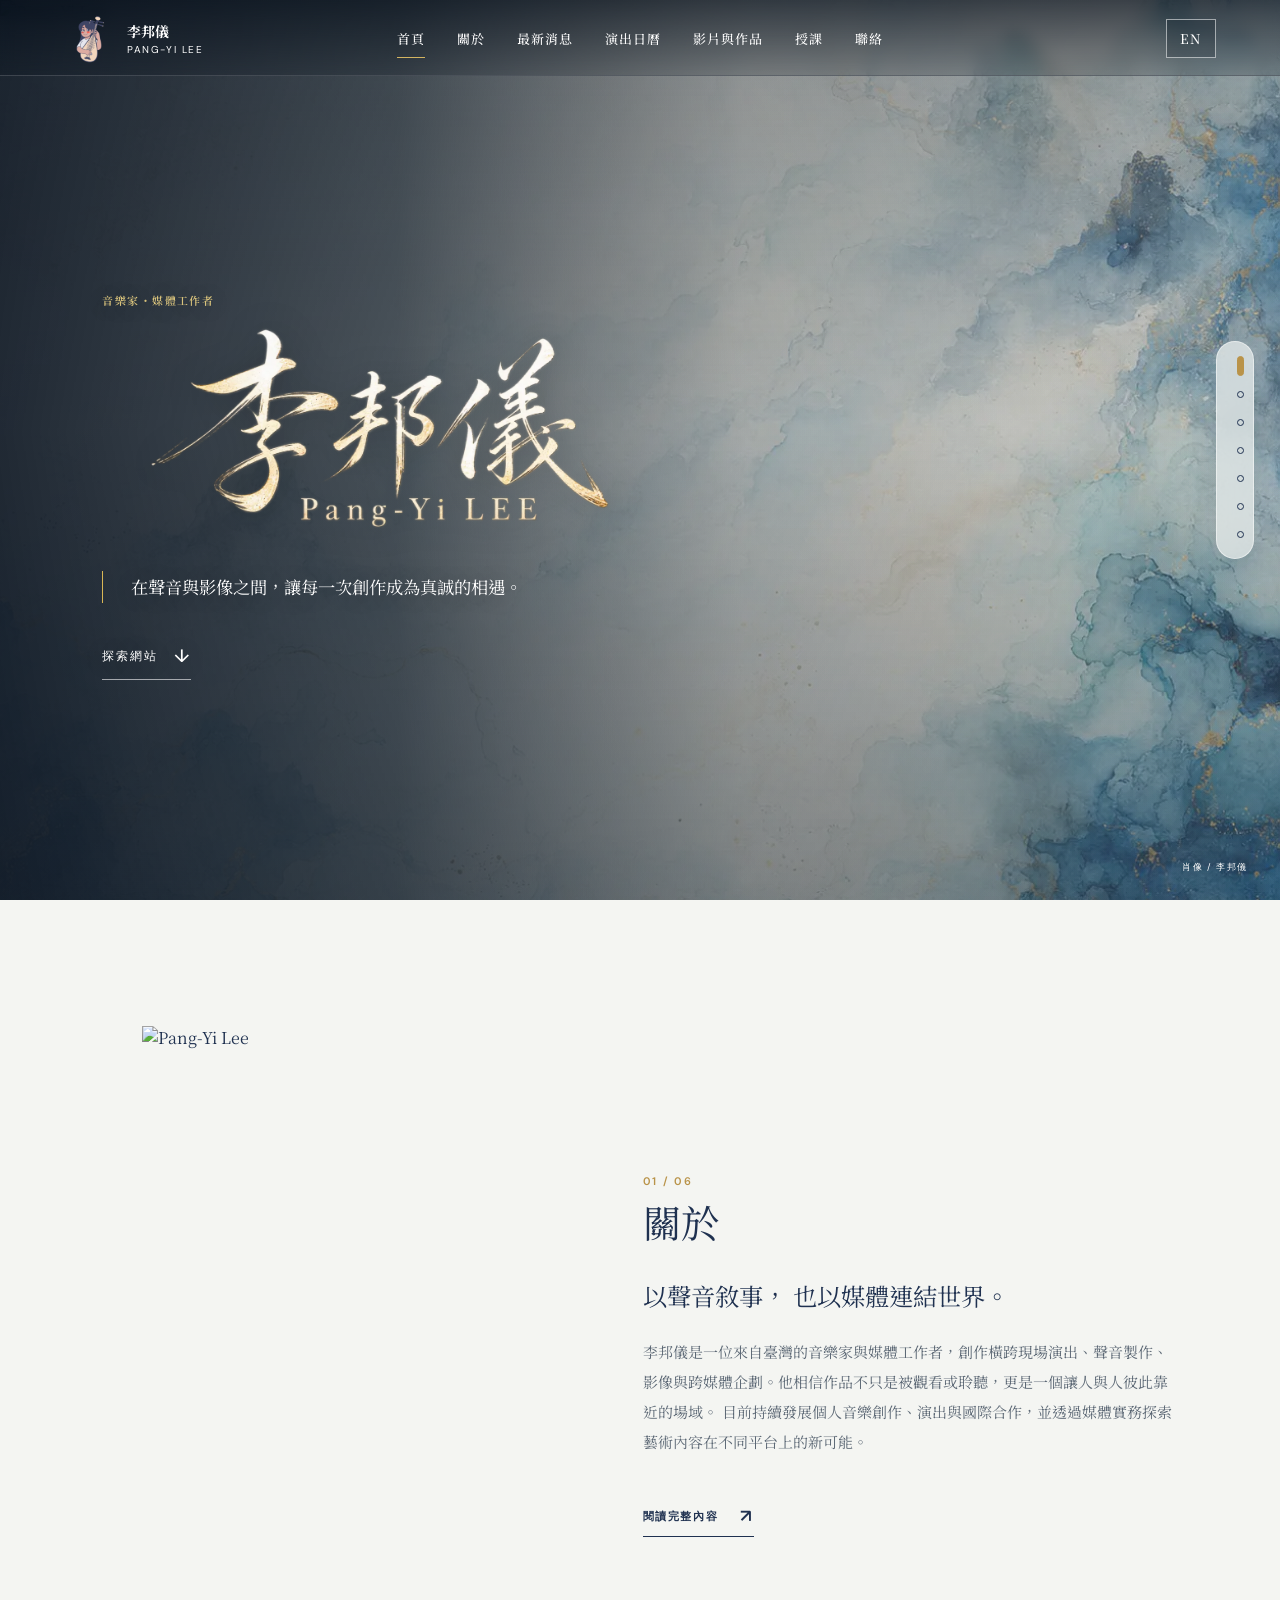
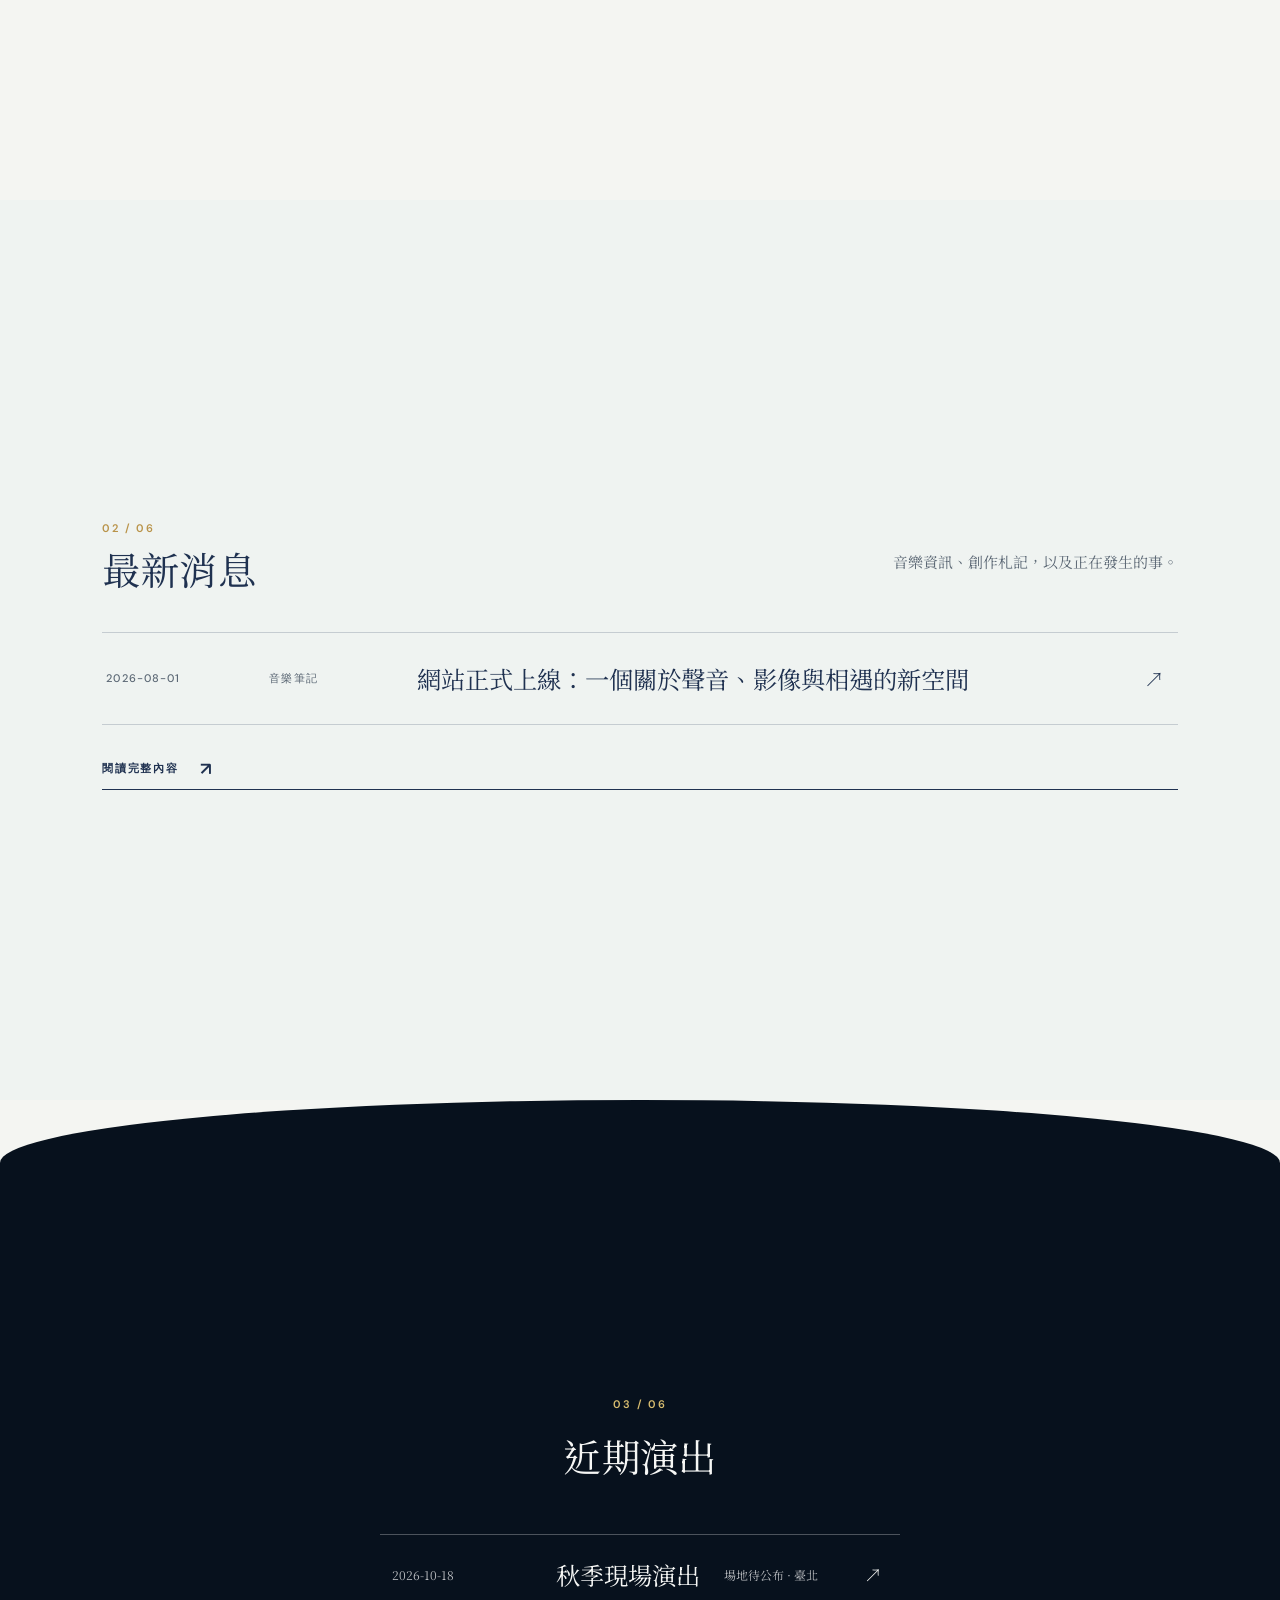
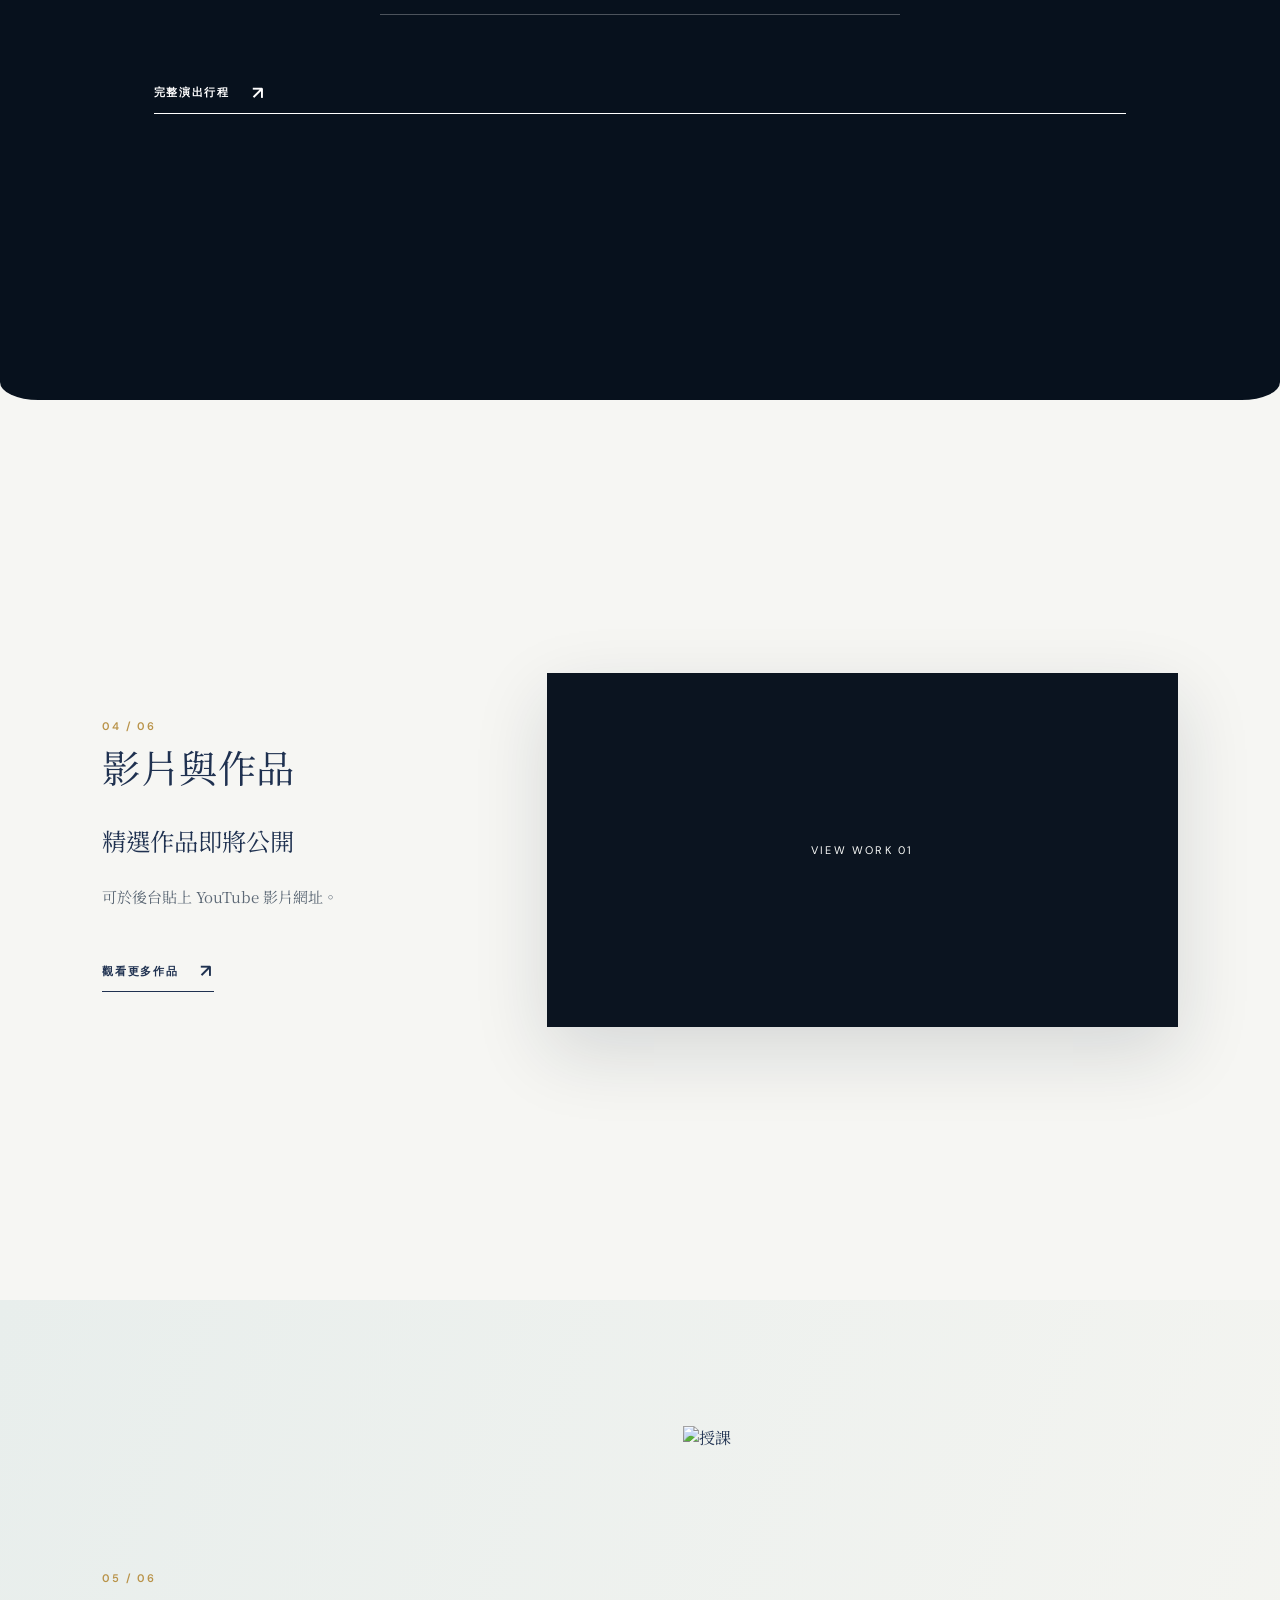
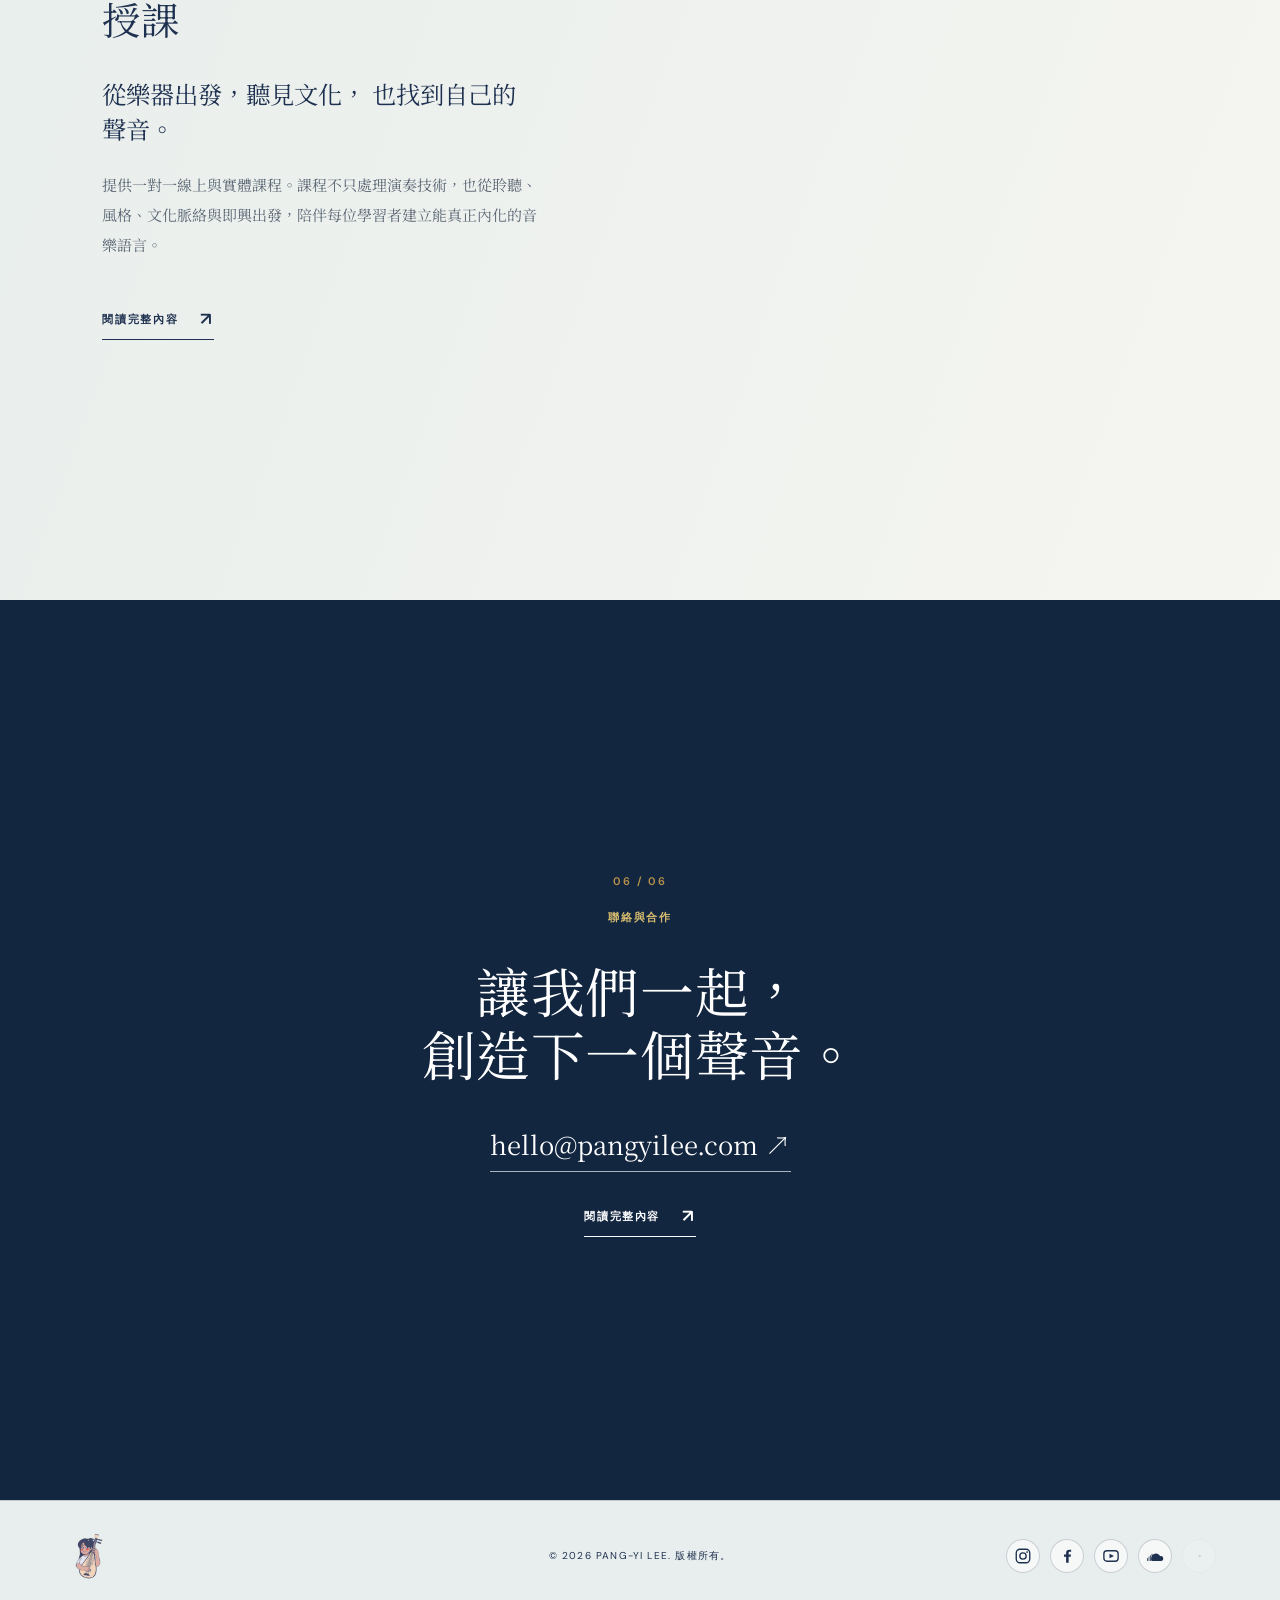
==== commit 4f20dbab: "Use new homepage name artwork in index.html" ====
--- a/index.html
+++ b/index.html
@@ -1,2 +1,2 @@
-<!doctype html><html lang="zh-Hant"><head><meta charset="utf-8"><meta name="viewport" content="width=device-width,initial-scale=1"><meta name="description" content="李邦儀 Pang-Yi Lee — 音樂家與媒體工作者"><meta name="theme-color" content="#17201f"><title>李邦儀 Pang-Yi Lee</title><link rel="icon" type="image/svg+xml" href="brand-logo.svg"><link rel="apple-touch-icon" href="brand-logo.svg"><link rel="preconnect" href="https://fonts.googleapis.com"><link rel="preconnect" href="https://fonts.gstatic.com" crossorigin><link href="https://fonts.googleapis.com/css2?family=DM+Sans:wght@400;500&family=Noto+Serif+TC:wght@300;400;500;600;700&display=swap" rel="stylesheet"><link rel="stylesheet" href="styles.css?v=20260820-17"><link rel="stylesheet" href="theme.css?v=20260906-2"></head><body data-page="home"><header id="header"></header><main id="app"></main><footer id="footer"></footer><script src="app.js?v=20260907-1"></script></body></html>
+<!doctype html><html lang="zh-Hant"><head><meta charset="utf-8"><meta name="viewport" content="width=device-width,initial-scale=1"><meta name="description" content="李邦儀 Pang-Yi Lee — 音樂家與媒體工作者"><meta name="theme-color" content="#17201f"><title>李邦儀 Pang-Yi Lee</title><link rel="icon" type="image/svg+xml" href="brand-logo.svg"><link rel="apple-touch-icon" href="brand-logo.svg"><link rel="preconnect" href="https://fonts.googleapis.com"><link rel="preconnect" href="https://fonts.gstatic.com" crossorigin><link href="https://fonts.googleapis.com/css2?family=DM+Sans:wght@400;500&family=Noto+Serif+TC:wght@300;400;500;600;700&display=swap" rel="stylesheet"><link rel="stylesheet" href="styles.css?v=20260820-17"><link rel="stylesheet" href="theme.css?v=20260907-3"></head><body data-page="home"><header id="header"></header><main id="app"></main><footer id="footer"></footer><script src="app.js?v=20260907-3"></script></body></html>
 
--- a/theme.css
+++ b/theme.css
@@ -57,12 +57,12 @@
 .footer-mark{width:48px;height:52px;display:block}.footer-mark img{width:100%;height:100%;display:block;object-fit:contain}
 
 /* CLASS — spacious editorial teaching page */
-.class-hero{min-height:72vh;display:grid;grid-template-columns:1.05fr .95fr;align-items:center;padding:7vw 8vw;background:linear-gradient(110deg,rgba(236,239,236,.96),rgba(249,249,246,.88)),url("paper.svg")}.class-hero-copy{max-width:680px}.class-hero h1{font-size:clamp(48px,6vw,86px);font-weight:400;line-height:1.15;margin:20px 0 24px}.class-hero p{font-size:16px;line-height:2;white-space:pre-line}.class-hero figure{height:min(64vh,680px);margin:0;overflow:hidden;border-radius:52% 52% 4px 4px}.class-hero img{width:100%;height:100%;object-fit:cover}.class-intro{padding:85px 12vw;text-align:center}.class-intro p{max-width:980px;margin:auto;font-size:17px;line-height:2.15}.class-offers{padding:20px 8vw 100px;display:grid;grid-template-columns:repeat(3,1fr);gap:1px;background:rgba(31,49,80,.15)}.class-card{padding:46px 38px;background:var(--paper)}.class-card span{font:500 10px var(--latin);letter-spacing:.16em;color:var(--gold)}.class-card h2{font-size:30px;font-weight:400;margin:18px 0}.class-card p{font-size:14px;line-height:2;white-space:pre-line}.class-faq{padding:90px 12vw;background:#16263d;color:#fff;display:grid;grid-template-columns:.65fr 1.35fr;gap:8vw}.class-faq h2{font-size:36px;font-weight:400;margin:0}.faq-item{border-top:1px solid rgba(255,255,255,.25)}.faq-item:last-child{border-bottom:1px solid rgba(255,255,255,.25)}.faq-item summary{cursor:pointer;padding:22px 0;font-size:15px}.faq-item p{color:rgba(255,255,255,.75);font-size:13px;line-height:1.9;padding:0 0 22px}.class-cta{padding:90px 8vw;text-align:center}.class-cta h2{font-size:clamp(34px,4vw,58px);font-weight:400;margin:0 0 28px}.class-cta a{display:inline-block;padding:13px 24px;border:1px solid var(--ink)}
+.class-hero{min-height:0;display:grid;grid-template-columns:1fr .9fr;align-items:center;gap:5vw;padding:5vw 8vw;background:linear-gradient(110deg,rgba(236,239,236,.96),rgba(249,249,246,.88)),url("paper.svg")}.class-hero-copy{max-width:590px}.class-hero h1{font-size:clamp(34px,4.2vw,62px);font-weight:400;line-height:1.2;margin:14px 0 18px}.class-hero p{font-size:14px;line-height:1.8;white-space:pre-line}.class-hero figure{height:min(55vh,560px);margin:0;overflow:hidden;border-radius:46% 46% 3px 3px}.class-hero img{width:100%;height:100%;object-fit:cover}.class-offers{padding:1px 8vw 58px;display:grid;grid-template-columns:repeat(3,1fr);gap:1px;background:rgba(31,49,80,.15)}.class-card{padding:32px 30px;background:var(--paper)}.class-card span{font:500 10px var(--latin);letter-spacing:.16em;color:var(--gold)}.class-card h2{font-size:23px;font-weight:400;margin:12px 0}.class-card p{font-size:13px;line-height:1.8;white-space:pre-line}.class-faq{padding:58px 12vw;background:#16263d;color:#fff;display:grid;grid-template-columns:.65fr 1.35fr;gap:6vw}.class-faq h2{font-size:28px;font-weight:400;margin:0}.faq-item{border-top:1px solid rgba(255,255,255,.25)}.faq-item:last-child{border-bottom:1px solid rgba(255,255,255,.25)}.faq-item summary{cursor:pointer;padding:17px 0;font-size:14px}.faq-item p{color:rgba(255,255,255,.75);font-size:13px;line-height:1.8;padding:0 0 17px}.class-cta{padding:58px 8vw;text-align:center}.class-cta h2{font-size:clamp(27px,3vw,42px);font-weight:400;margin:0 0 22px}.class-cta a{display:inline-block;padding:11px 21px;border:1px solid var(--ink);font-size:13px}
 
 /* Contact inquiry form */
-.contact-inquiry{min-height:calc(100vh - 76px);display:grid;grid-template-columns:.92fr 1.08fr;gap:8vw;padding:7vw 8vw}.contact-art{margin:0;min-height:680px;border-radius:50% 50% 2px 2px;overflow:hidden;background:#d9ddd9}.contact-art img{width:100%;height:100%;object-fit:cover}.inquiry-copy h1{font-size:clamp(42px,5vw,72px);font-weight:400;margin:14px 0 16px}.inquiry-copy>p{line-height:1.9;color:var(--muted)}.inquiry-form{display:grid;grid-template-columns:1fr 1fr;gap:22px 18px;margin-top:38px}.inquiry-form label{display:grid;gap:9px;font-size:13px}.inquiry-form .wide{grid-column:1/-1}.inquiry-form input,.inquiry-form select,.inquiry-form textarea{width:100%;padding:14px 4px;border:0;border-bottom:1px solid rgba(31,49,80,.34);border-radius:0;background:transparent;color:var(--ink);font:15px var(--serif)}.inquiry-form textarea{min-height:135px;resize:vertical;border:1px solid rgba(31,49,80,.25);padding:14px}.inquiry-form button{justify-self:start;padding:12px 0;border:0;border-bottom:1px solid;background:transparent;cursor:pointer}.inquiry-form button:disabled{opacity:.45}.form-status{grid-column:1/-1;min-height:24px;font-size:13px;color:var(--muted)}.form-honey{position:absolute!important;left:-9999px!important}
-@media(max-width:950px){.class-hero{grid-template-columns:1fr;padding:80px 7vw 55px;gap:45px}.class-hero figure{height:60vh}.class-offers{grid-template-columns:1fr;padding:1px 0}.class-faq{grid-template-columns:1fr}.contact-inquiry{grid-template-columns:1fr;padding:55px 7vw}.contact-art{min-height:0;height:62vh}.inquiry-form{grid-template-columns:1fr}.inquiry-form .wide{grid-column:auto}}
-@media(max-width:560px){.class-hero{padding-top:48px}.class-hero h1{font-size:clamp(34px,11vw,48px)}.class-hero figure{height:58svh}.class-intro{padding:58px 8vw;text-align:left}.class-intro p{font-size:14px}.class-card{padding:40px 8vw}.class-faq{padding:65px 8vw}.class-cta{padding:65px 8vw}.contact-inquiry{padding:35px 6vw 70px}.contact-art{height:56svh}.inquiry-copy h1{font-size:38px}}
+.contact-inquiry{min-height:calc(100vh - 76px);display:grid;grid-template-columns:.9fr 1.1fr;gap:6vw;padding:5vw 8vw}.contact-art{margin:0;min-height:560px;border-radius:46% 46% 2px 2px;overflow:hidden;background:#d9ddd9}.contact-art img{width:100%;height:100%;object-fit:cover}.inquiry-copy h1{font-size:clamp(34px,4vw,54px);font-weight:400;margin:10px 0 12px}.inquiry-copy>p{font-size:14px;line-height:1.75;color:var(--muted)}.inquiry-form{display:grid;grid-template-columns:1fr 1fr;gap:17px 18px;margin-top:25px}.inquiry-form label{display:grid;gap:9px;font-size:13px}.inquiry-form .wide{grid-column:1/-1}.inquiry-form input,.inquiry-form select,.inquiry-form textarea{width:100%;padding:14px 4px;border:0;border-bottom:1px solid rgba(31,49,80,.34);border-radius:0;background:transparent;color:var(--ink);font:15px var(--serif)}.inquiry-form textarea{min-height:135px;resize:vertical;border:1px solid rgba(31,49,80,.25);padding:14px}.inquiry-form button{justify-self:start;padding:12px 0;border:0;border-bottom:1px solid;background:transparent;cursor:pointer}.inquiry-form button:disabled{opacity:.45}.form-status{grid-column:1/-1;min-height:24px;font-size:13px;color:var(--muted)}.form-honey{position:absolute!important;left:-9999px!important}
+@media(max-width:950px){.class-hero{grid-template-columns:1fr;padding:55px 7vw 42px;gap:30px}.class-hero figure{height:52vh}.class-offers{grid-template-columns:1fr;padding:1px 0 36px}.class-faq{grid-template-columns:1fr}.contact-inquiry{grid-template-columns:1fr;padding:55px 7vw}.contact-art{min-height:0;height:62vh}.inquiry-form{grid-template-columns:1fr}.inquiry-form .wide{grid-column:auto}}
+@media(max-width:560px){.class-hero{padding-top:36px}.class-hero h1{font-size:clamp(30px,9vw,40px)}.class-hero figure{height:48svh}.class-card{padding:28px 8vw}.class-faq{padding:45px 8vw}.class-cta{padding:45px 8vw}.contact-inquiry{padding:35px 6vw 70px}.contact-art{height:56svh}.inquiry-copy h1{font-size:38px}}
 
 /* Mobile art direction: every homepage chapter behaves like a 9:16 poster */
 @media(max-width:560px){body[data-page="home"]{width:100%;overflow-x:hidden}body[data-page="home"] .site-header{height:76px;padding:7px 5.5vw;background:linear-gradient(180deg,rgba(5,15,25,.7),rgba(5,15,25,.12));border:0}body[data-page="home"] .monogram{width:54px;height:62px}body[data-page="home"] .monogram img{transform:scale(1.42)}body[data-page="home"] .lang,body[data-page="home"] .menu{width:48px;height:48px;padding:0;display:grid;place-items:center;background:rgba(8,20,32,.18);border-color:rgba(255,255,255,.58);backdrop-filter:blur(8px)}body[data-page="home"] .header-actions{gap:10px}body[data-page="home"] .home-hero{height:auto!important;min-height:max(100svh,177.78vw)!important;padding:0 7vw!important;display:flex!important;align-items:flex-end!important;isolation:isolate;background:#0b1725}body[data-page="home"] .hero-image{position:absolute!important;inset:0!important;width:100%!important;height:100%!important;margin:0!important;overflow:hidden}body[data-page="home"] .hero-image img{position:absolute;inset:-17% -12%;width:124%;height:134%;max-width:none;object-fit:cover;object-position:52% 48%;transform:none}body[data-page="home"] .hero-image:after{display:block!important;background:linear-gradient(180deg,rgba(3,11,20,.16) 0%,rgba(3,12,22,.12) 30%,rgba(3,12,22,.62) 66%,rgba(3,10,18,.9) 100%)!important}body[data-page="home"] .hero-copy{width:88%!important;padding:0 0 8vh!important;margin:0;position:relative;z-index:3;color:#fff}body[data-page="home"] .hero-copy .overline{font-size:10px;color:#e0c46c}body[data-page="home"] .hero-copy h1{font-size:14.5vw;line-height:.98;margin:15px 0 14px;text-shadow:0 3px 24px rgba(0,0,0,.38)}body[data-page="home"] .hero-copy h1 small{font-size:16px;letter-spacing:.2em;margin-top:15px}body[data-page="home"] .hero-quote{font-size:15px;line-height:1.75;margin-top:22px;padding-left:18px;max-width:88%;border-color:#d6b34e}body[data-page="home"] .hero-quote small{font-size:10px;line-height:1.65;margin-top:12px}body[data-page="home"] .home-explore{margin-top:20px;font-size:11px}body[data-page="home"] .hero-image figcaption{right:5vw;bottom:3.5vh;font-size:8px;letter-spacing:.16em}.home-guide[data-snap-section]{min-height:max(100svh,177.78vw);padding:76px 7vw}.guide-about,.guide-project{display:flex;flex-direction:column;justify-content:center;gap:32px}.guide-about figure,.guide-project figure{width:100%;height:auto;aspect-ratio:4/5}.guide-about .guide-copy,.guide-project .guide-copy{width:100%}.guide-news{justify-content:center}.guide-news>header{gap:18px;padding-bottom:25px}.guide-news-list>a{padding:18px 0}.guide-calendar .calendar-stage{min-height:max(100svh,177.78vw);padding:82px 14vw}.guide-work{display:flex;flex-direction:column;justify-content:center;gap:36px}.guide-work-media{width:100%}.guide-contact{min-height:max(100svh,177.78vw)}.home-snap-nav{right:5px;padding:7px 5px;gap:1px;border-color:rgba(31,49,80,.18);background:rgba(239,243,242,.52)}.home-snap-nav a{width:13px;height:18px}.home-snap-nav a i{width:5px;height:5px}.home-snap-nav a.active i{height:15px;width:5px}.site-footer{padding-left:7vw;padding-right:7vw}}
@@ -71,7 +71,7 @@
 .monogram{overflow:visible}.monogram img{transform:none!important}@media(max-width:560px){body[data-page="home"] .monogram{width:58px;height:66px}body[data-page="home"] .monogram img{transform:none!important}body[data-page="home"] .hero-image img{inset:0!important;width:100%!important;height:100%!important;object-fit:cover!important;object-position:50% 100%!important;transform:scale(1.48)!important;transform-origin:50% 100%!important}}
 
 /* Calligraphic name mark shared by Chinese and English home interfaces */
-.sr-only{position:absolute!important;width:1px!important;height:1px!important;padding:0!important;margin:-1px!important;overflow:hidden!important;clip:rect(0,0,0,0)!important;white-space:nowrap!important;border:0!important}.hero-copy .hero-name{width:min(620px,45vw);margin:18px 0 22px;line-height:0}.hero-name img{display:block;width:100%;height:auto;filter:grayscale(1) invert(1) brightness(1.28);drop-shadow:0 3px 18px rgba(0,0,0,.24)}@media(max-width:950px){body[data-page="home"] .hero-copy .hero-name{width:min(78vw,560px);margin:14px 0 18px}}@media(max-width:560px){body[data-page="home"] .hero-copy .hero-name{width:86vw;max-width:none;margin:11px 0 17px}body[data-page="home"] .hero-name img{filter:grayscale(1) invert(1) brightness(1.35);drop-shadow:0 3px 16px rgba(0,0,0,.3)}}
+.sr-only{position:absolute!important;width:1px!important;height:1px!important;padding:0!important;margin:-1px!important;overflow:hidden!important;clip:rect(0,0,0,0)!important;white-space:nowrap!important;border:0!important}.hero-copy .hero-name{width:min(620px,45vw);margin:18px 0 22px;line-height:0}.hero-name img{display:block;width:100%;height:auto;filter:drop-shadow(0 3px 18px rgba(0,0,0,.24))}@media(max-width:950px){body[data-page="home"] .hero-copy .hero-name{width:min(78vw,560px);margin:14px 0 18px}}@media(max-width:560px){body[data-page="home"] .hero-copy .hero-name{width:86vw;max-width:none;margin:11px 0 17px}body[data-page="home"] .hero-name img{filter:drop-shadow(0 3px 16px rgba(0,0,0,.3))}}
 
 /* About biography remains fully readable while the portrait stays in view */
 .about-page{display:grid;grid-template-columns:minmax(420px,.88fr) minmax(520px,1.12fr);height:auto;min-height:calc(100dvh - 76px);overflow:visible;padding-left:8vw;align-items:start}.about-page .about-photo{position:sticky;top:76px;inset:auto;grid-column:2;grid-row:1;width:100%;height:calc(100dvh - 76px);min-height:0;margin:0;overflow:hidden}.about-page .about-photo img{width:100%;height:100%;min-height:0;object-fit:cover;object-position:center 28%}.about-page .about-text{position:relative;grid-column:1;grid-row:1;width:auto;max-width:760px;padding:9vh clamp(45px,5vw,95px) 12vh 0}.about-page .about-body{font-size:16px;line-height:2.15;white-space:pre-line}.about-page .about-photo:after{background:linear-gradient(90deg,rgba(243,246,244,.72) 0%,rgba(237,242,241,.2) 18%,transparent 38%)}
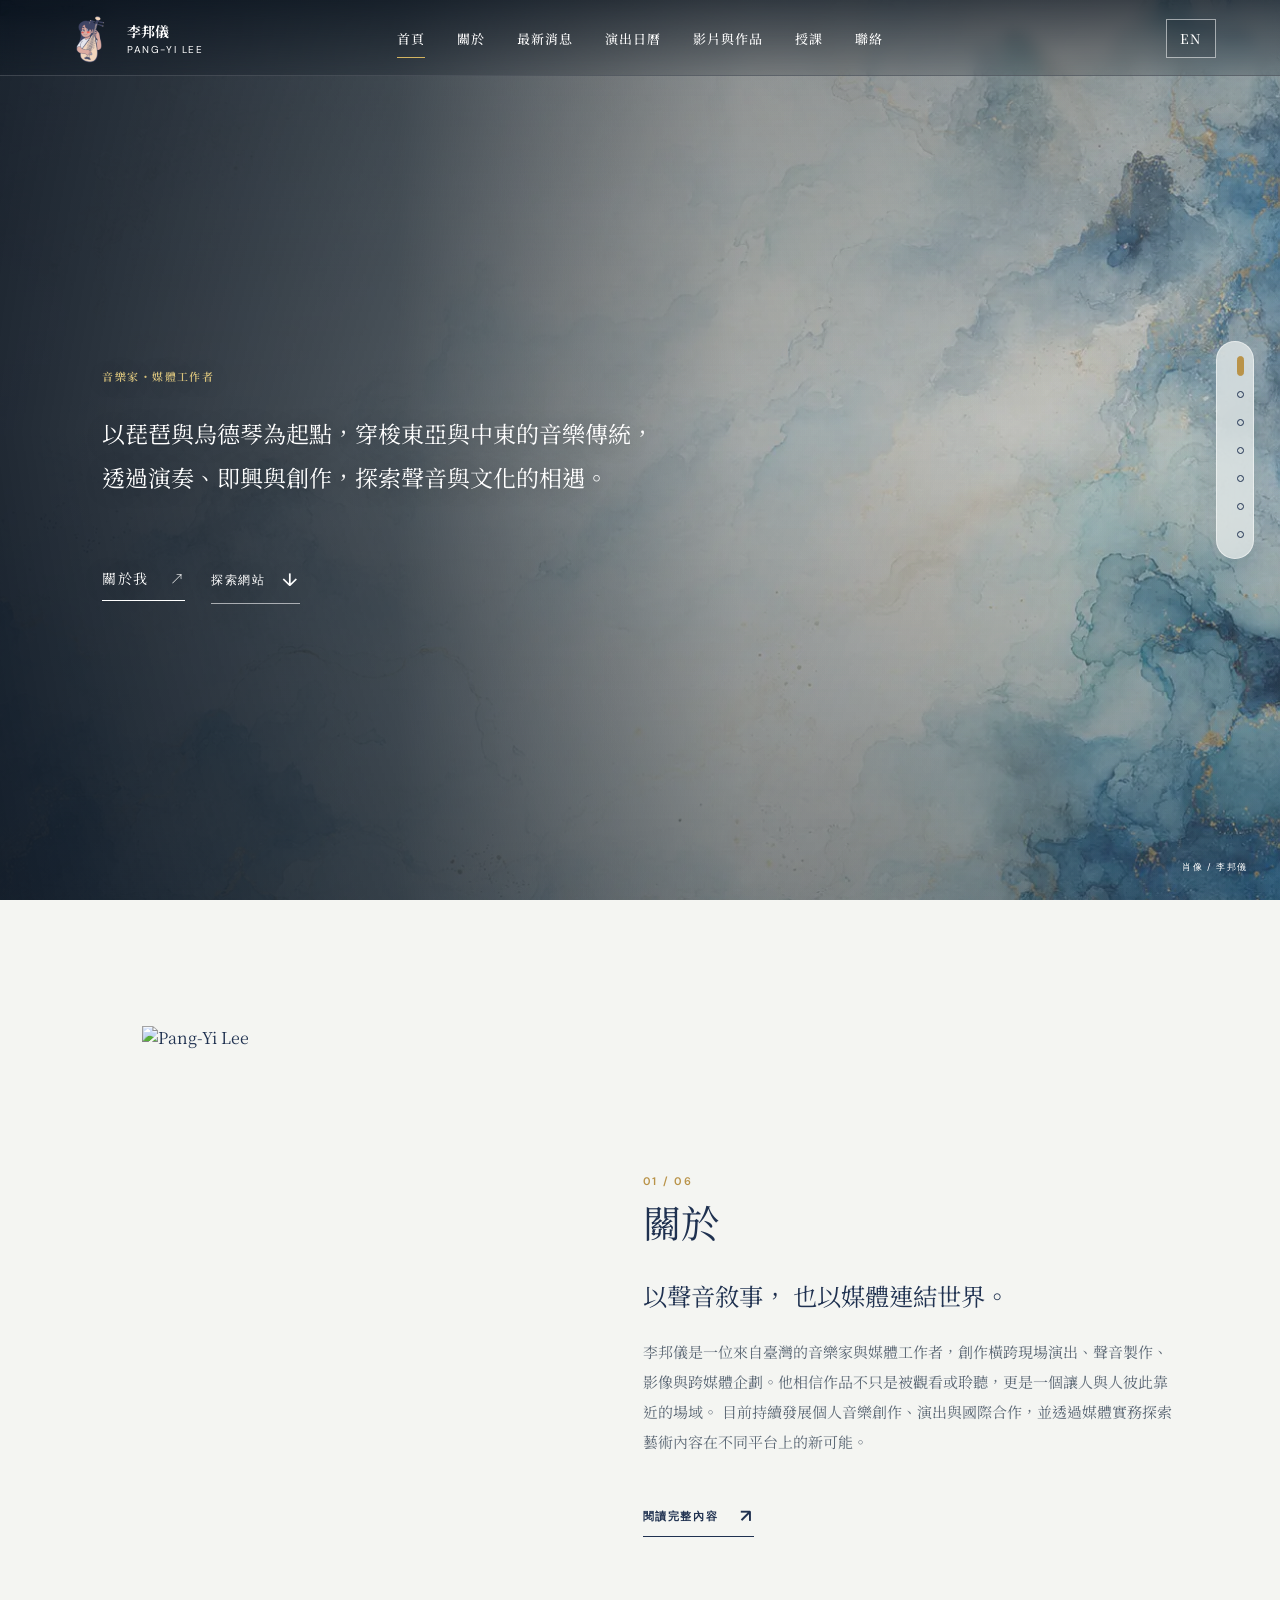
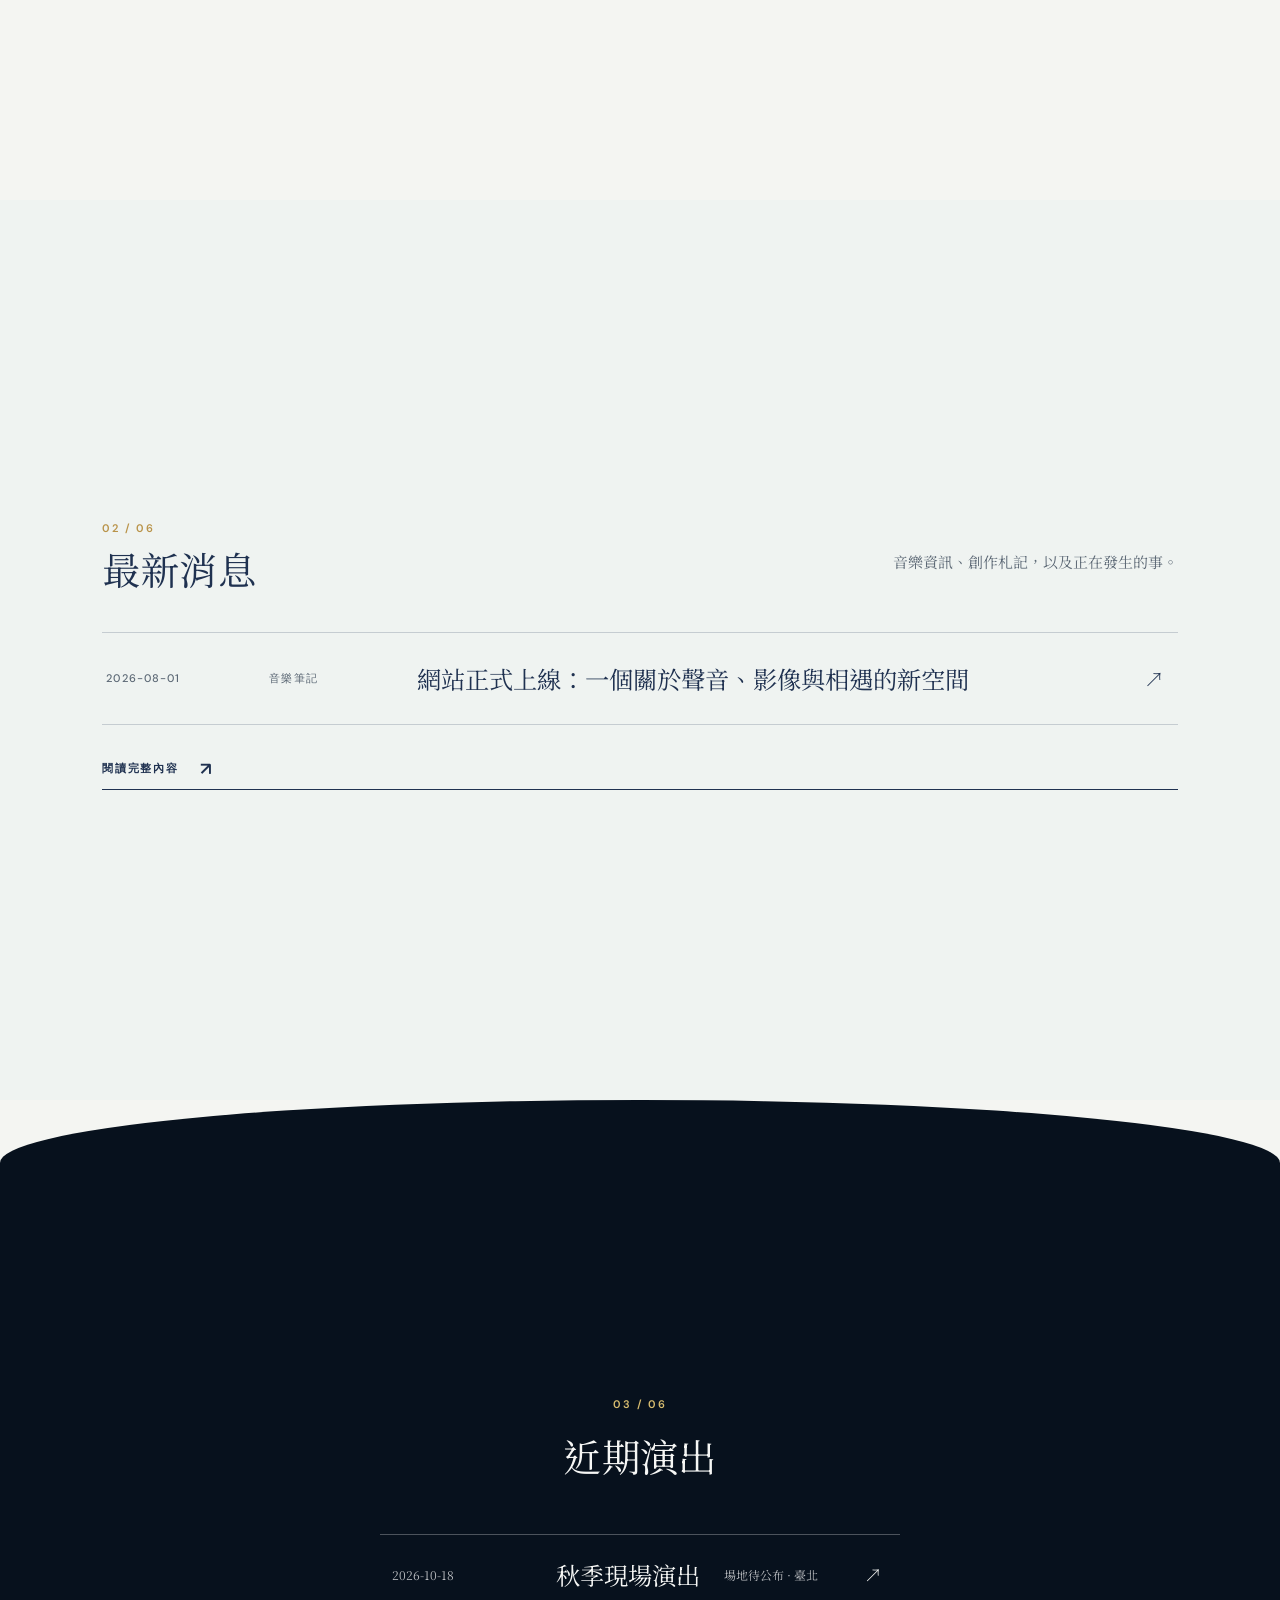
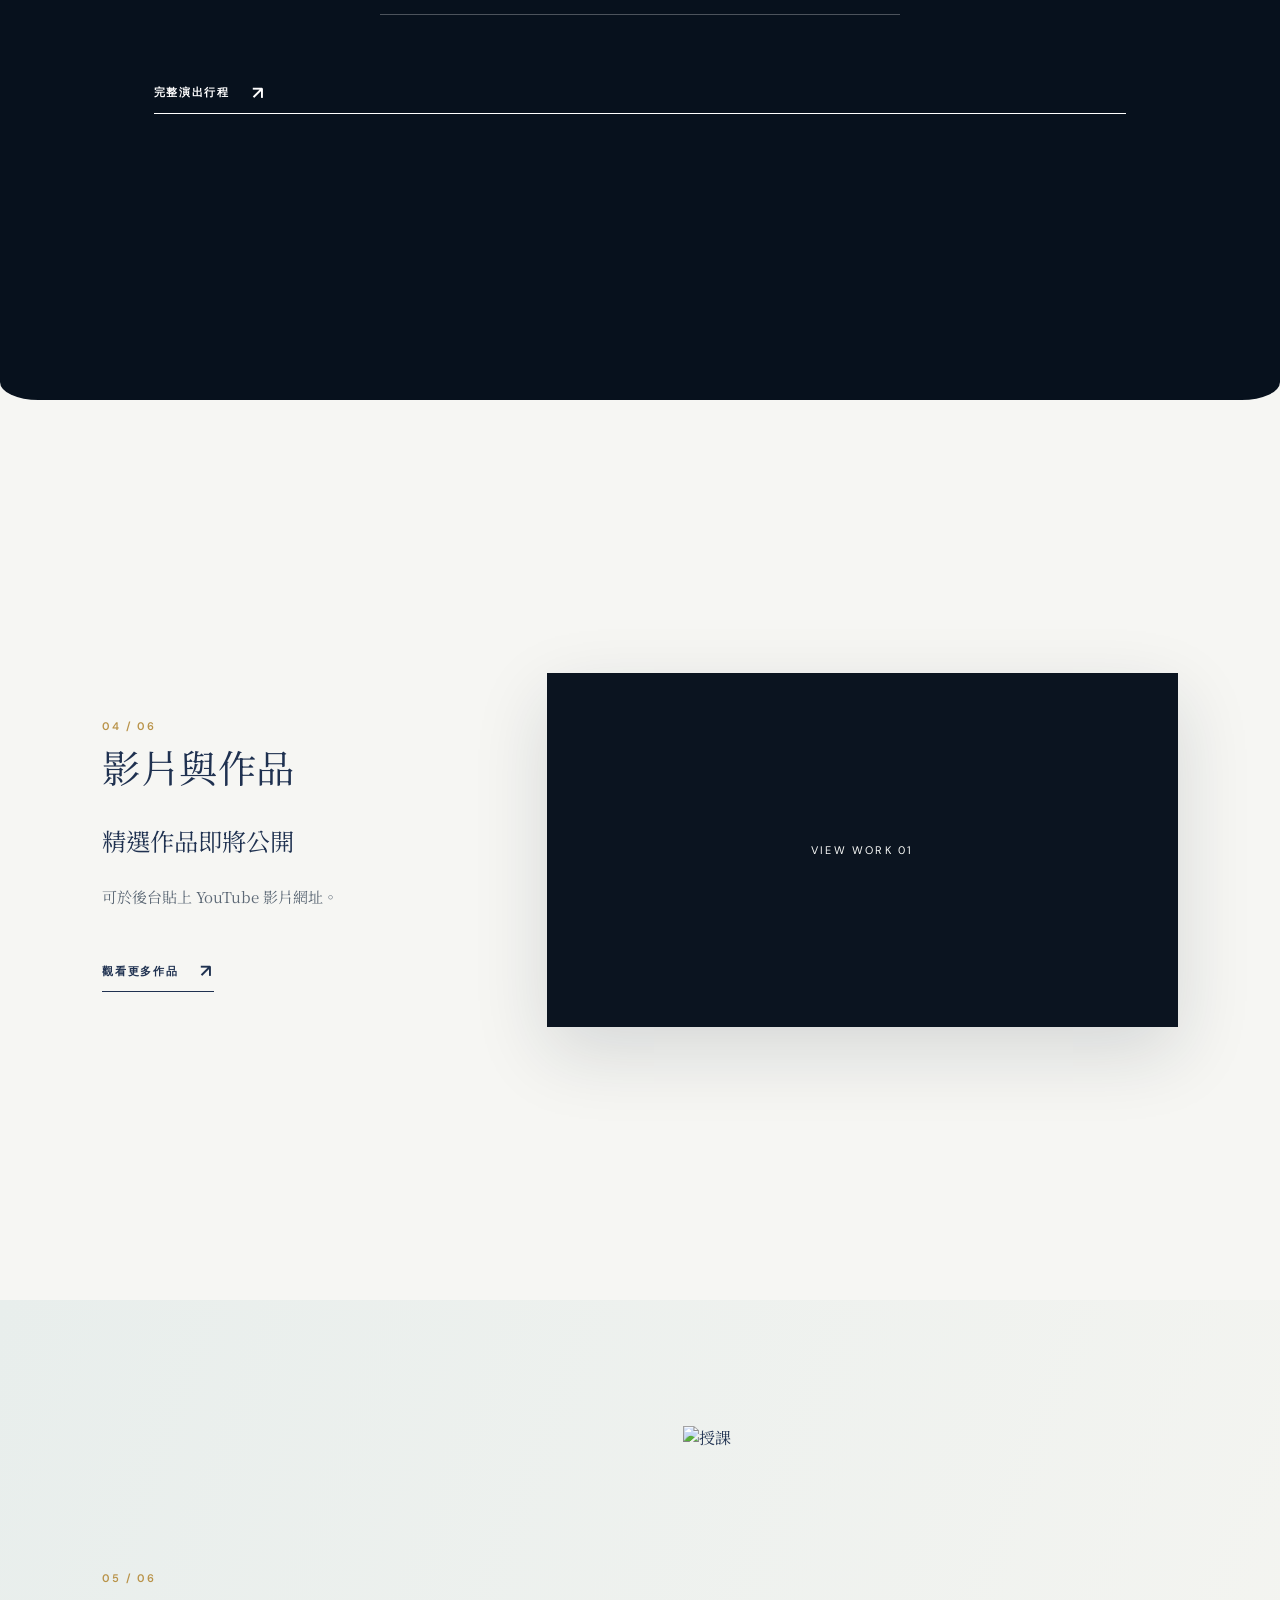
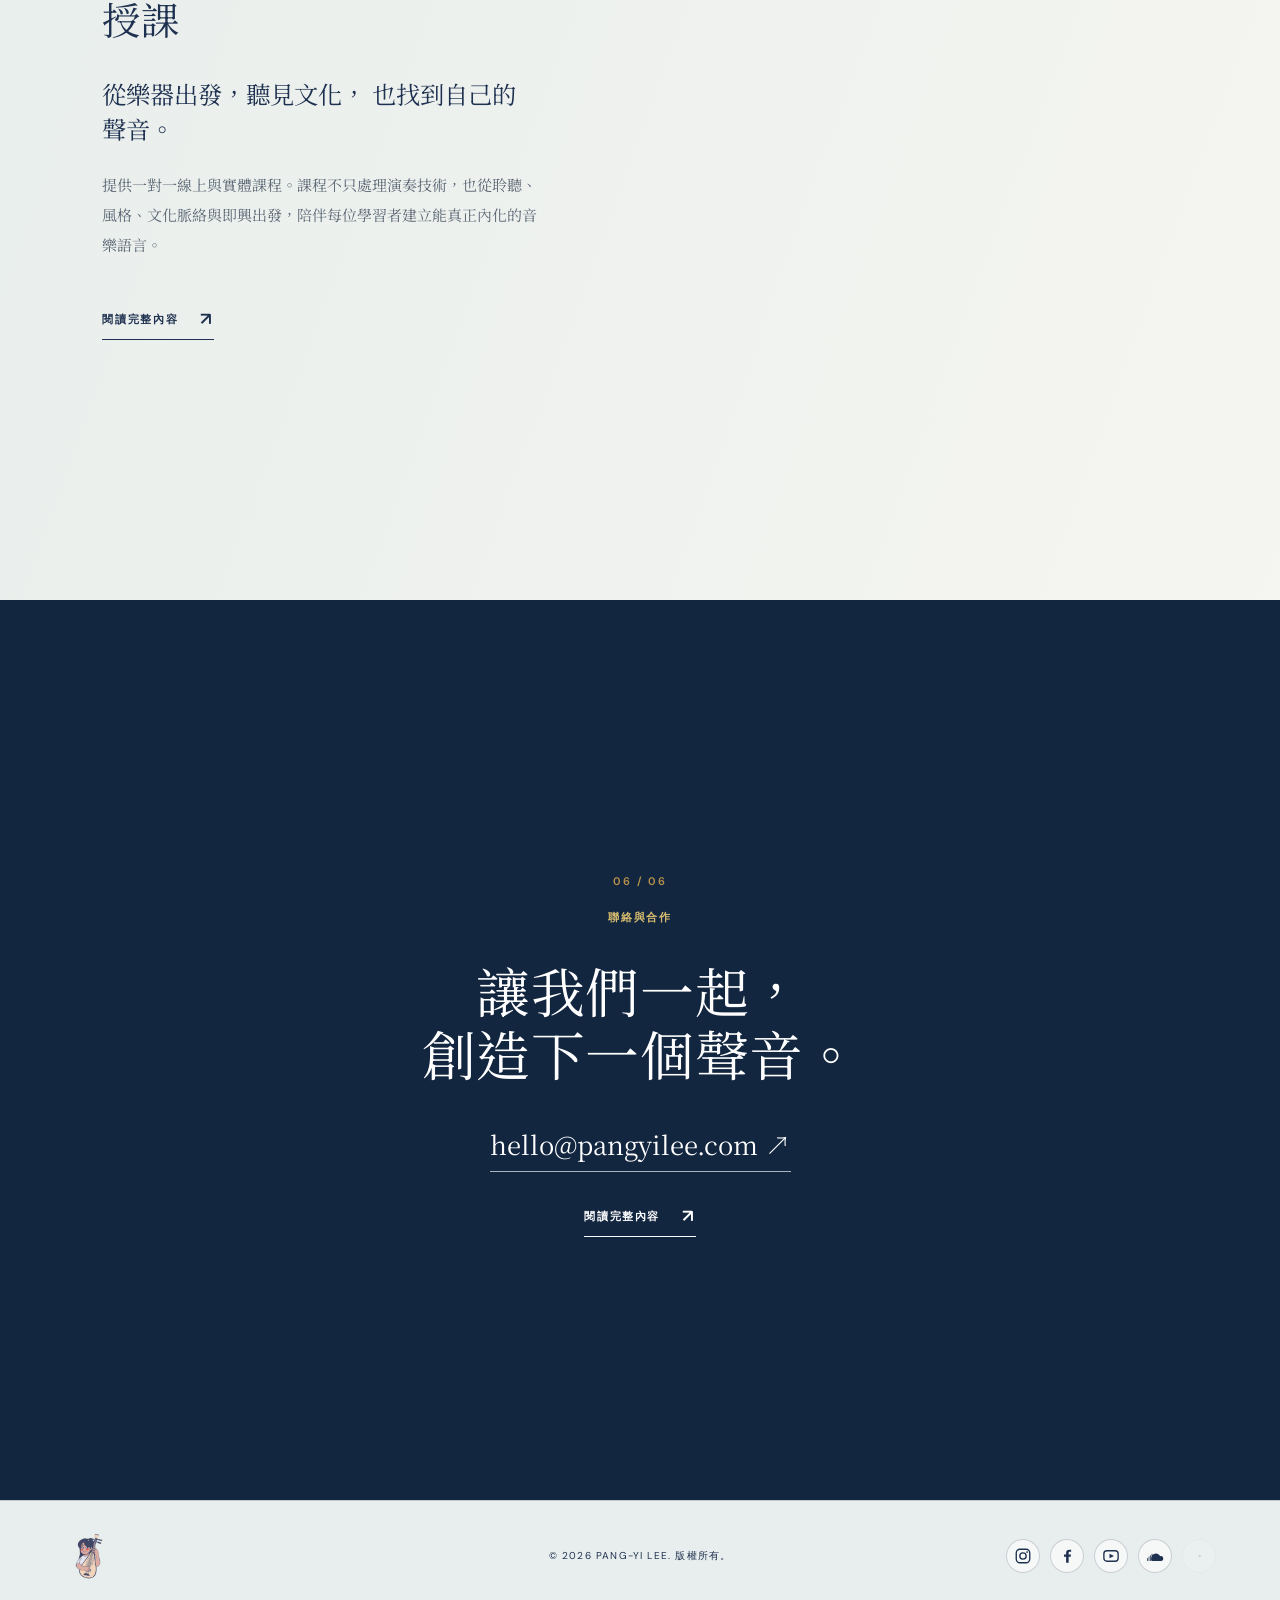
==== commit ea083096: "Refresh homepage and admin asset versions to load editable summary instead of cached name graphic" ====
--- a/index.html
+++ b/index.html
@@ -1,2 +1,2 @@
-<!doctype html><html lang="zh-Hant"><head><meta charset="utf-8"><meta name="viewport" content="width=device-width,initial-scale=1"><meta name="description" content="李邦儀 Pang-Yi Lee — 音樂家與媒體工作者"><meta name="theme-color" content="#17201f"><title>李邦儀 Pang-Yi Lee</title><link rel="icon" type="image/svg+xml" href="brand-logo.svg"><link rel="apple-touch-icon" href="brand-logo.svg"><link rel="preconnect" href="https://fonts.googleapis.com"><link rel="preconnect" href="https://fonts.gstatic.com" crossorigin><link href="https://fonts.googleapis.com/css2?family=DM+Sans:wght@400;500&family=Noto+Serif+TC:wght@300;400;500;600;700&display=swap" rel="stylesheet"><link rel="stylesheet" href="styles.css?v=20260820-17"><link rel="stylesheet" href="theme.css?v=20260907-3"></head><body data-page="home"><header id="header"></header><main id="app"></main><footer id="footer"></footer><script src="app.js?v=20260907-3"></script></body></html>
+<!doctype html><html lang="zh-Hant"><head><meta charset="utf-8"><meta name="viewport" content="width=device-width,initial-scale=1"><meta name="description" content="李邦儀 Pang-Yi Lee — 音樂家與媒體工作者"><meta name="theme-color" content="#17201f"><title>李邦儀 Pang-Yi Lee</title><link rel="icon" type="image/svg+xml" href="brand-logo.svg"><link rel="apple-touch-icon" href="brand-logo.svg"><link rel="preconnect" href="https://fonts.googleapis.com"><link rel="preconnect" href="https://fonts.gstatic.com" crossorigin><link href="https://fonts.googleapis.com/css2?family=DM+Sans:wght@400;500&family=Noto+Serif+TC:wght@300;400;500;600;700&display=swap" rel="stylesheet"><link rel="stylesheet" href="styles.css?v=20260820-17"><link rel="stylesheet" href="theme.css?v=20261004-summary-2"></head><body data-page="home"><header id="header"></header><main id="app"></main><footer id="footer"></footer><script src="app.js?v=20261004-summary-2"></script></body></html>
 
--- a/theme.css
+++ b/theme.css
@@ -156,3 +156,13 @@
  .guide-schedule>a{grid-template-columns:74px 1fr 16px!important;gap:10px!important;padding:15px 0!important}
  .guide-contact h2{font-size:clamp(28px,8.4vw,36px)!important}
 }
+
+
+/* Keyboard focus and reduced-motion preferences */
+a:focus-visible,button:focus-visible,input:focus-visible,select:focus-visible,textarea:focus-visible,summary:focus-visible{outline:2px solid currentColor;outline-offset:4px}
+@media(prefers-reduced-motion:reduce){html{scroll-behavior:auto!important;scroll-snap-type:none!important}.fade{animation:none!important}*,*::before,*::after{transition:none!important}}
+
+/* Editable homepage introduction */
+body[data-page="home"] .hero-copy .hero-summary{font-size:clamp(18px,1.8vw,26px);line-height:1.9;max-width:560px;white-space:pre-line;margin:28px 0;color:inherit}
+.home-about-link{display:inline-flex;align-items:center;gap:22px;border-bottom:1px solid currentColor;padding:12px 0;font-size:14px;letter-spacing:.08em;margin-right:26px}
+@media(max-width:560px){body[data-page="home"] .hero-copy .hero-summary{font-size:16px;line-height:1.85;margin:22px 0}.home-about-link{font-size:12px;padding:10px 0}}
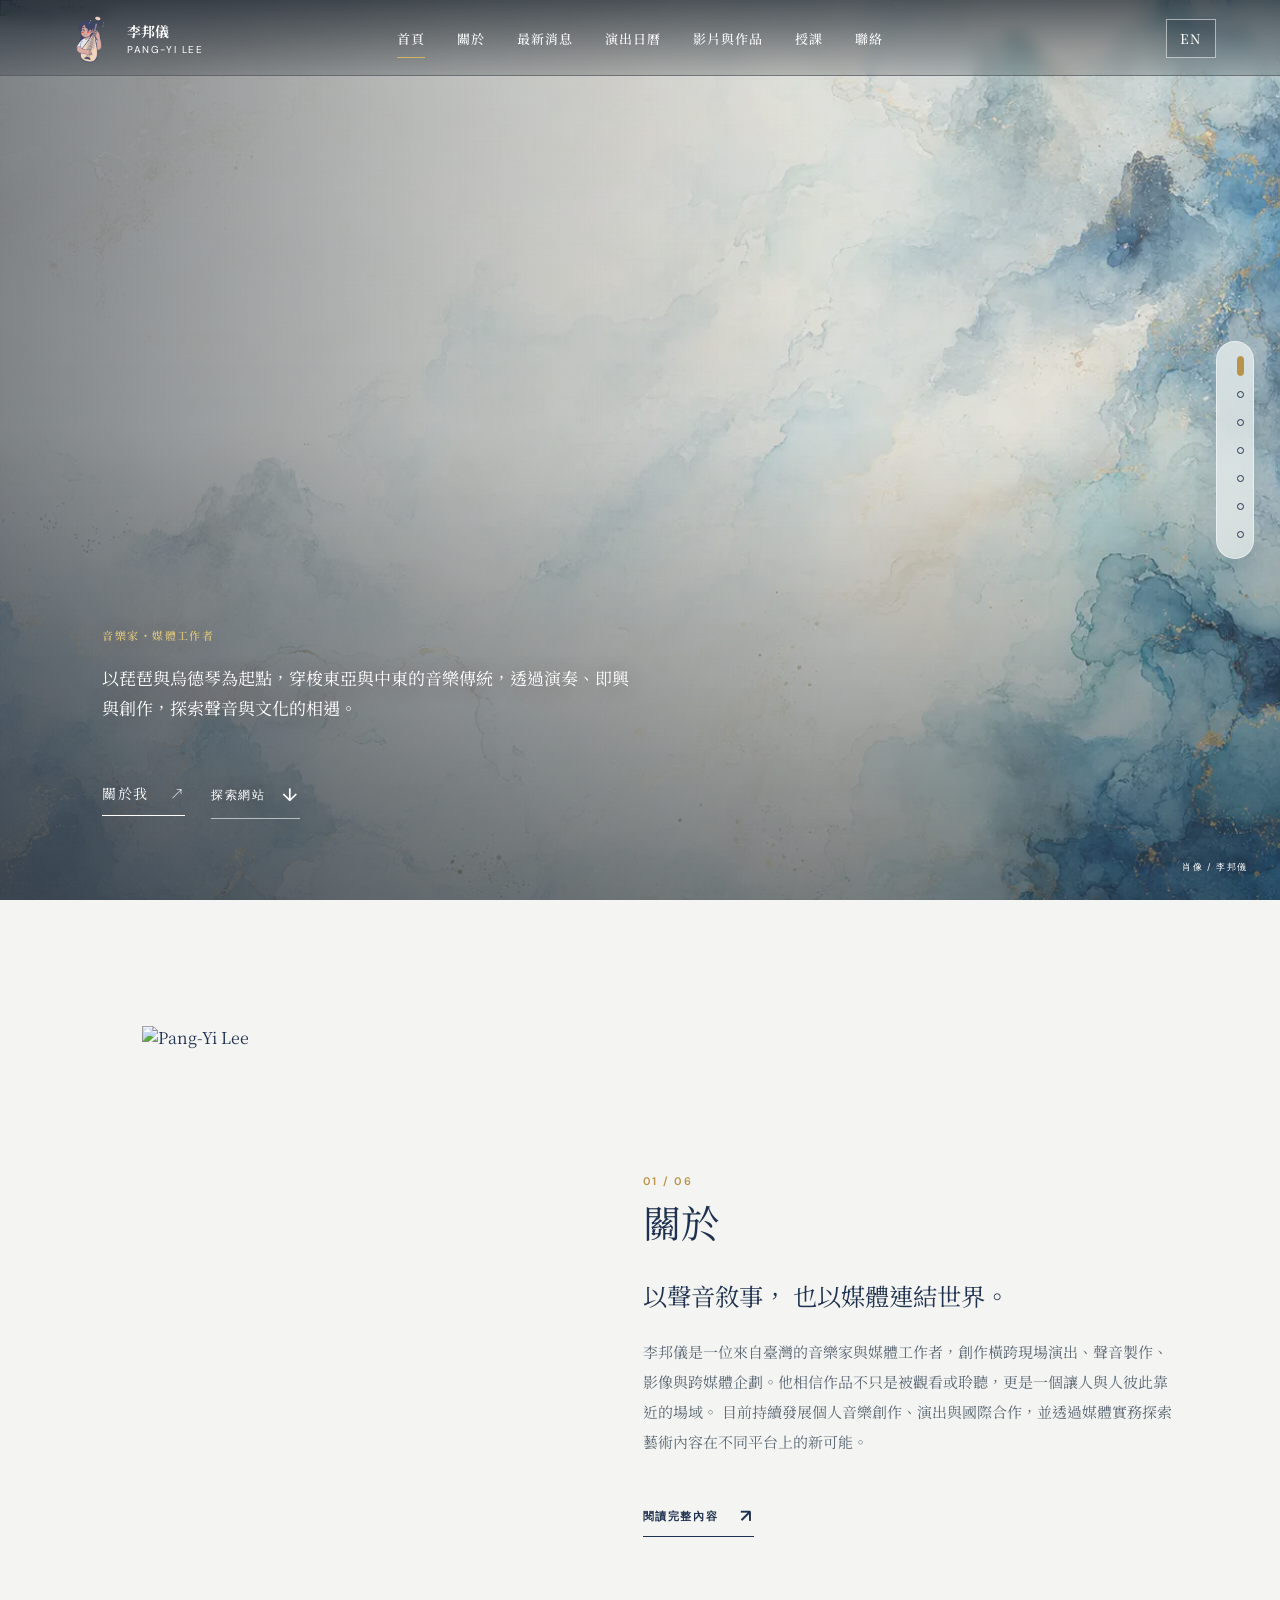
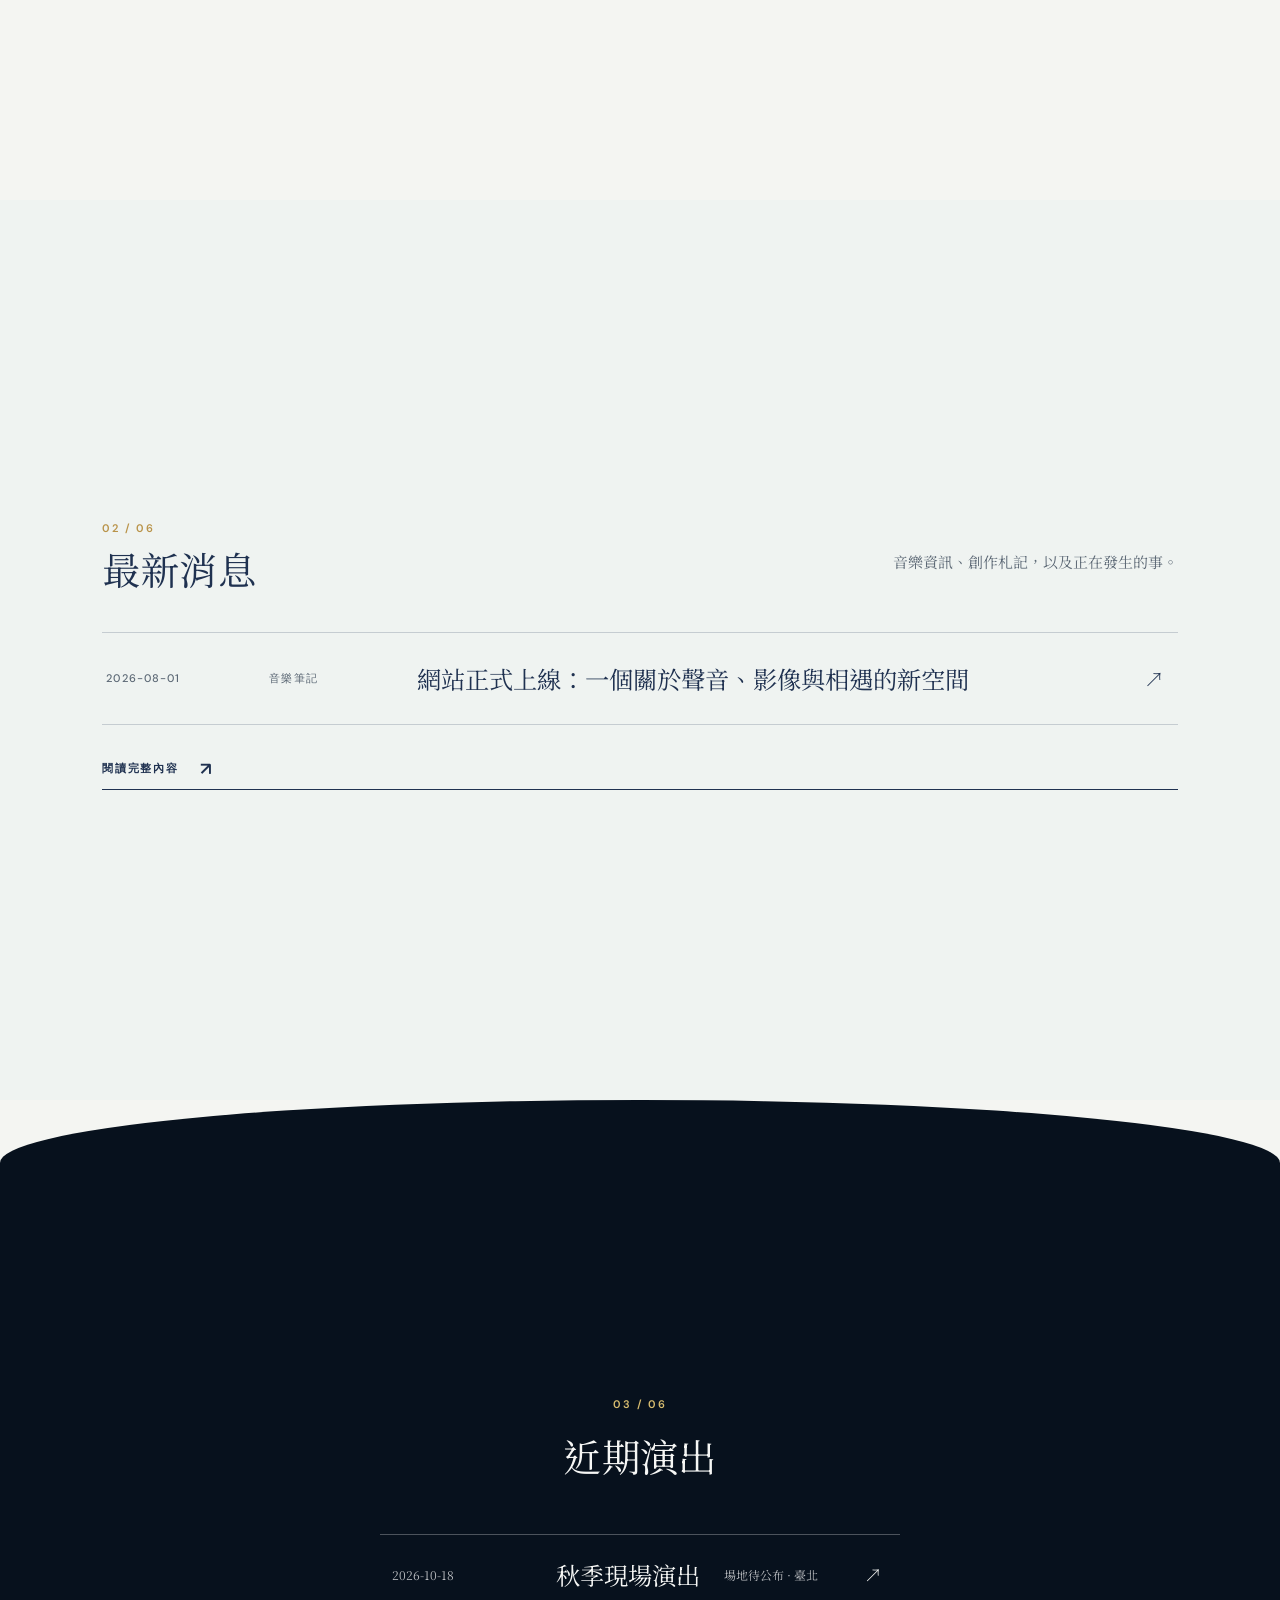
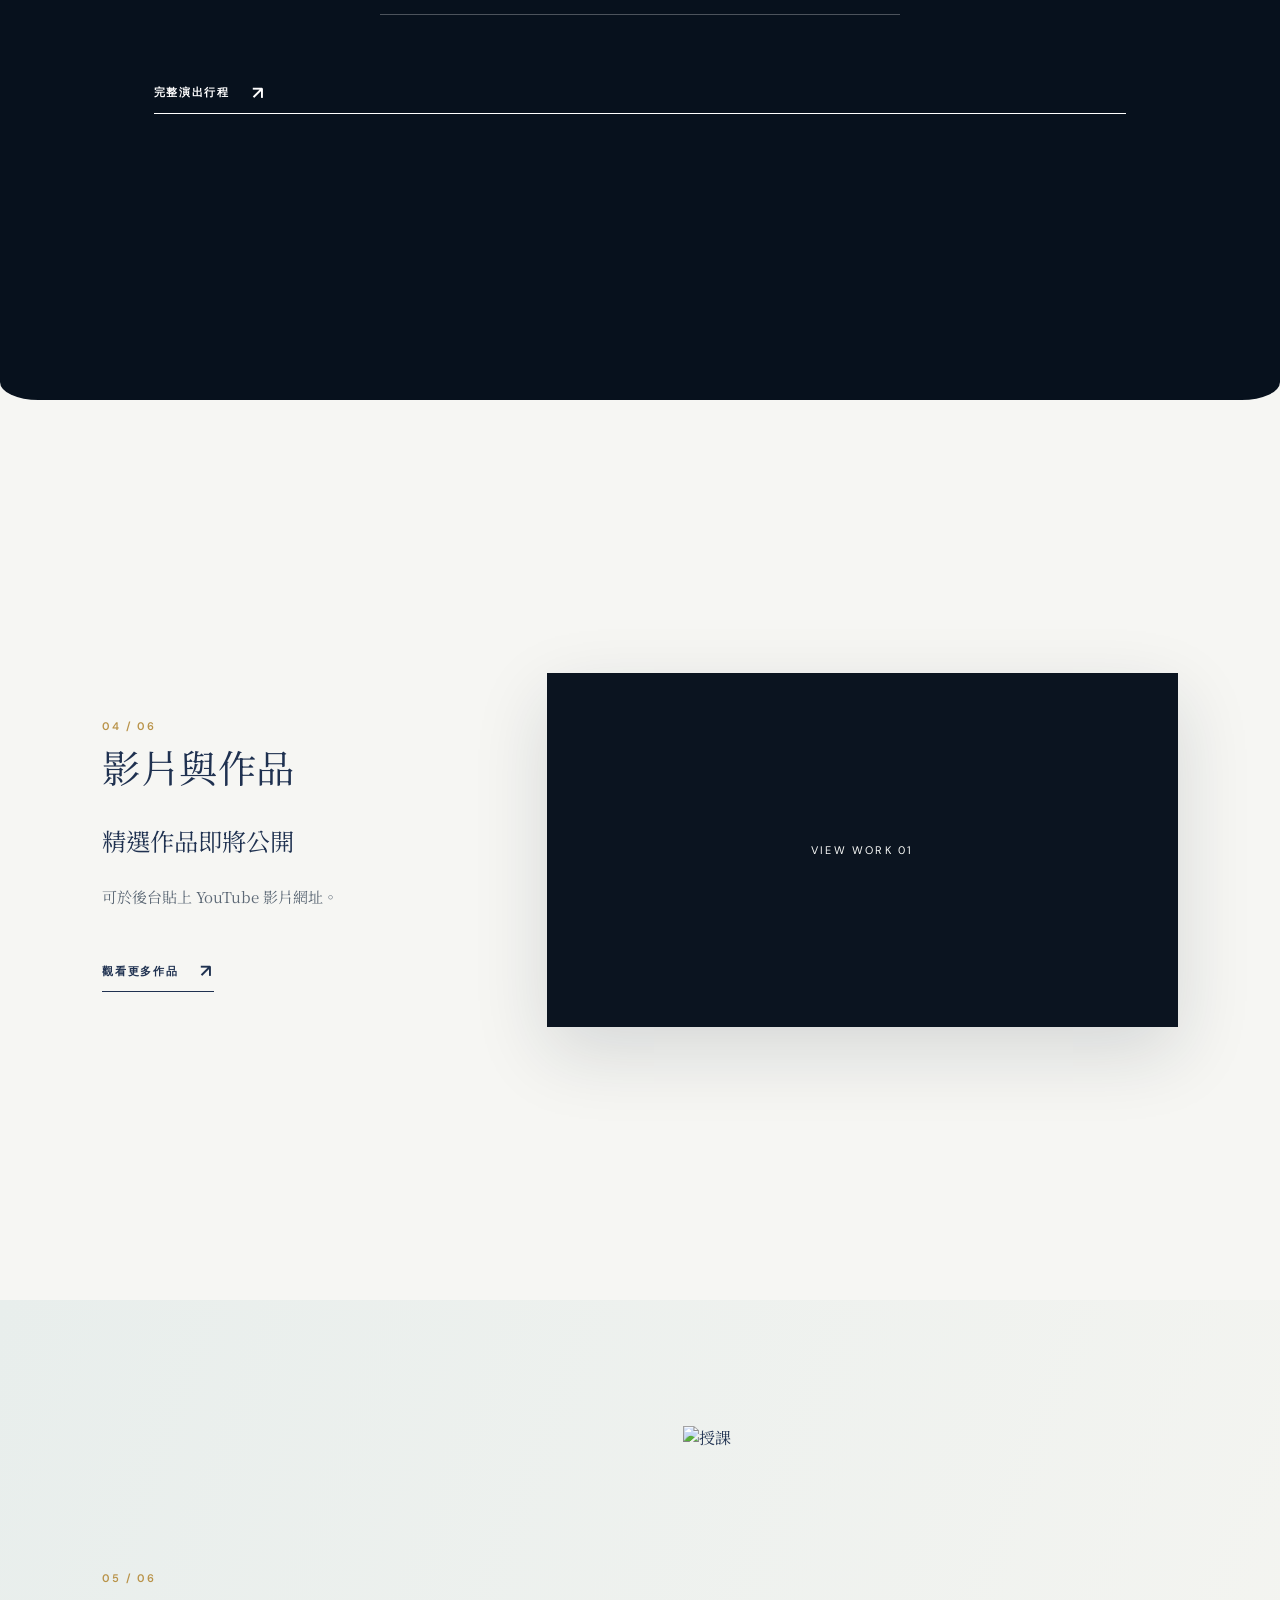
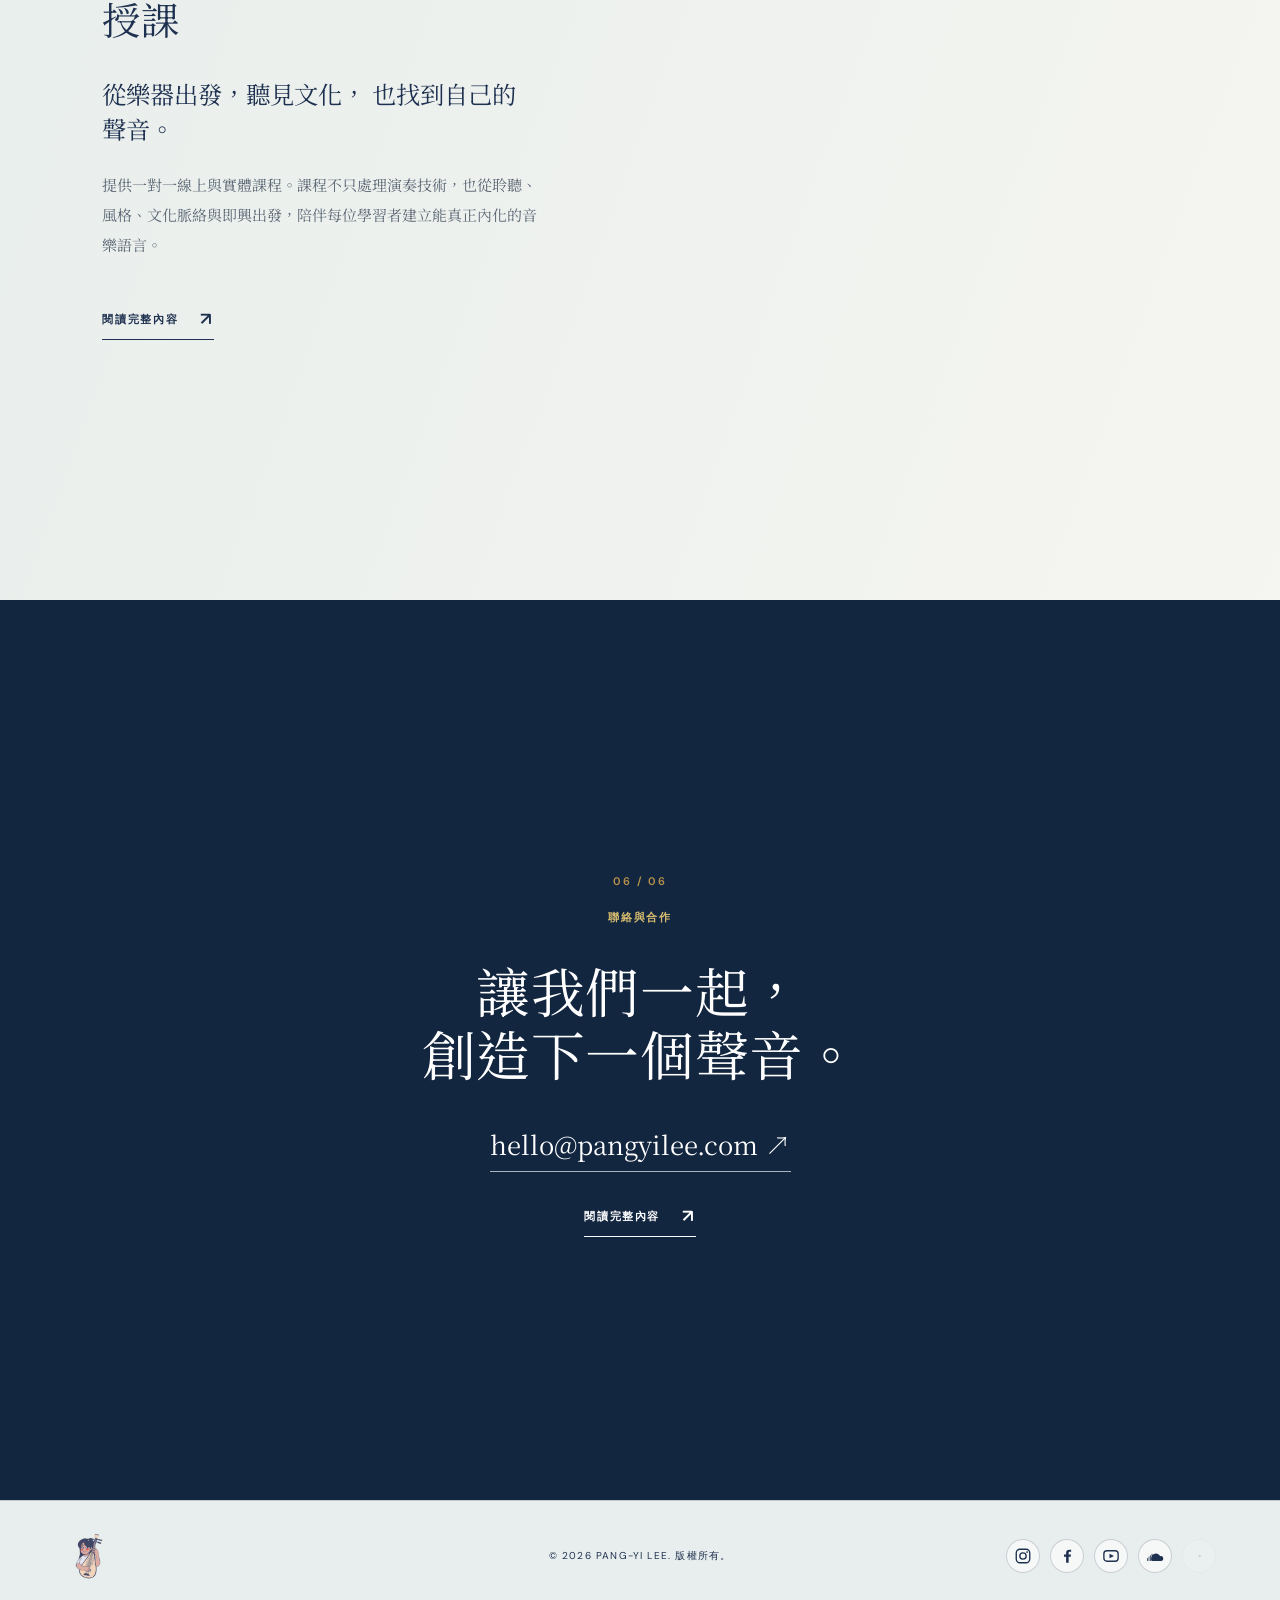
==== commit e94bb7c8: "Refresh homepage stylesheet version for lower-left introduction" ====
--- a/index.html
+++ b/index.html
@@ -1,2 +1,2 @@
-<!doctype html><html lang="zh-Hant"><head><meta charset="utf-8"><meta name="viewport" content="width=device-width,initial-scale=1"><meta name="description" content="李邦儀 Pang-Yi Lee — 音樂家與媒體工作者"><meta name="theme-color" content="#17201f"><title>李邦儀 Pang-Yi Lee</title><link rel="icon" type="image/svg+xml" href="brand-logo.svg"><link rel="apple-touch-icon" href="brand-logo.svg"><link rel="preconnect" href="https://fonts.googleapis.com"><link rel="preconnect" href="https://fonts.gstatic.com" crossorigin><link href="https://fonts.googleapis.com/css2?family=DM+Sans:wght@400;500&family=Noto+Serif+TC:wght@300;400;500;600;700&display=swap" rel="stylesheet"><link rel="stylesheet" href="styles.css?v=20260820-17"><link rel="stylesheet" href="theme.css?v=20261004-summary-2"></head><body data-page="home"><header id="header"></header><main id="app"></main><footer id="footer"></footer><script src="app.js?v=20261004-summary-2"></script></body></html>
+<!doctype html><html lang="zh-Hant"><head><meta charset="utf-8"><meta name="viewport" content="width=device-width,initial-scale=1"><meta name="description" content="李邦儀 Pang-Yi Lee — 音樂家與媒體工作者"><meta name="theme-color" content="#17201f"><title>李邦儀 Pang-Yi Lee</title><link rel="icon" type="image/svg+xml" href="brand-logo.svg"><link rel="apple-touch-icon" href="brand-logo.svg"><link rel="preconnect" href="https://fonts.googleapis.com"><link rel="preconnect" href="https://fonts.gstatic.com" crossorigin><link href="https://fonts.googleapis.com/css2?family=DM+Sans:wght@400;500&family=Noto+Serif+TC:wght@300;400;500;600;700&display=swap" rel="stylesheet"><link rel="stylesheet" href="styles.css?v=20260820-17"><link rel="stylesheet" href="theme.css?v=20261004-lower-left"></head><body data-page="home"><header id="header"></header><main id="app"></main><footer id="footer"></footer><script src="app.js?v=20261004-summary-2"></script></body></html>
 
--- a/theme.css
+++ b/theme.css
@@ -166,3 +166,12 @@
 body[data-page="home"] .hero-copy .hero-summary{font-size:clamp(18px,1.8vw,26px);line-height:1.9;max-width:560px;white-space:pre-line;margin:28px 0;color:inherit}
 .home-about-link{display:inline-flex;align-items:center;gap:22px;border-bottom:1px solid currentColor;padding:12px 0;font-size:14px;letter-spacing:.08em;margin-right:26px}
 @media(max-width:560px){body[data-page="home"] .hero-copy .hero-summary{font-size:16px;line-height:1.85;margin:22px 0}.home-about-link{font-size:12px;padding:10px 0}}
+
+/* Homepage introduction at lower left; clearer photographic stage */
+body[data-page="home"] .home-hero{align-items:flex-end!important;padding-bottom:9svh!important}
+body[data-page="home"] .hero-copy{align-self:flex-end!important;padding:0!important;width:min(560px,42vw);max-height:none}
+body[data-page="home"] .hero-copy .hero-summary{font-size:clamp(17px,1.3vw,22px);line-height:1.8;margin:20px 0 18px}
+body[data-page="home"] .hero-image img{opacity:1!important;filter:none!important}
+body[data-page="home"] .hero-image:after{background:linear-gradient(90deg,rgba(4,14,27,.48) 0%,rgba(5,18,31,.22) 35%,rgba(7,19,31,.04) 65%,transparent 100%),linear-gradient(0deg,rgba(3,10,19,.42),transparent 52%)!important}
+@media(max-width:950px){body[data-page="home"] .hero-copy{width:min(560px,76vw)!important}}
+@media(max-width:560px){body[data-page="home"] .home-hero{background-image:linear-gradient(0deg,rgba(3,10,18,.72) 0%,rgba(3,11,20,.24) 40%,rgba(3,11,20,.03) 75%),var(--mobile-hero-image)!important;padding-bottom:7svh!important}body[data-page="home"] .hero-copy .hero-summary{font-size:15px;line-height:1.8}}
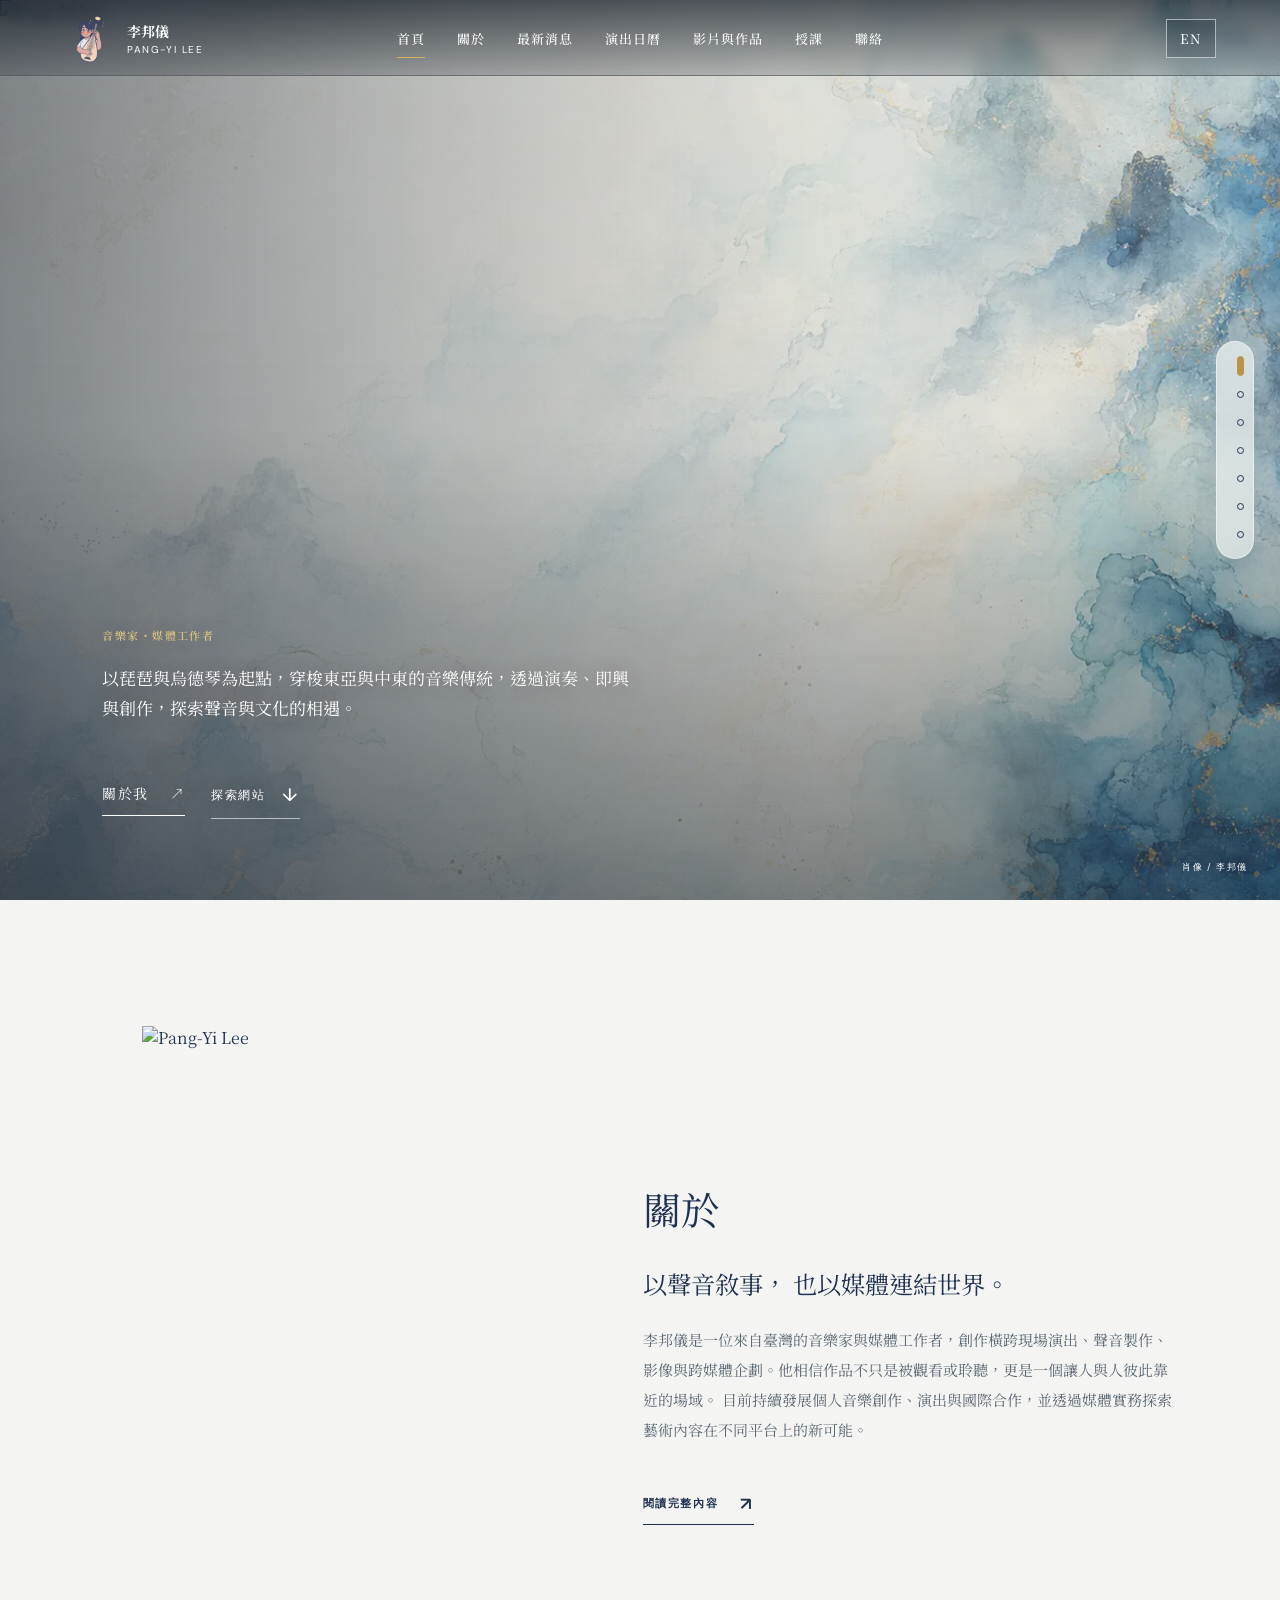
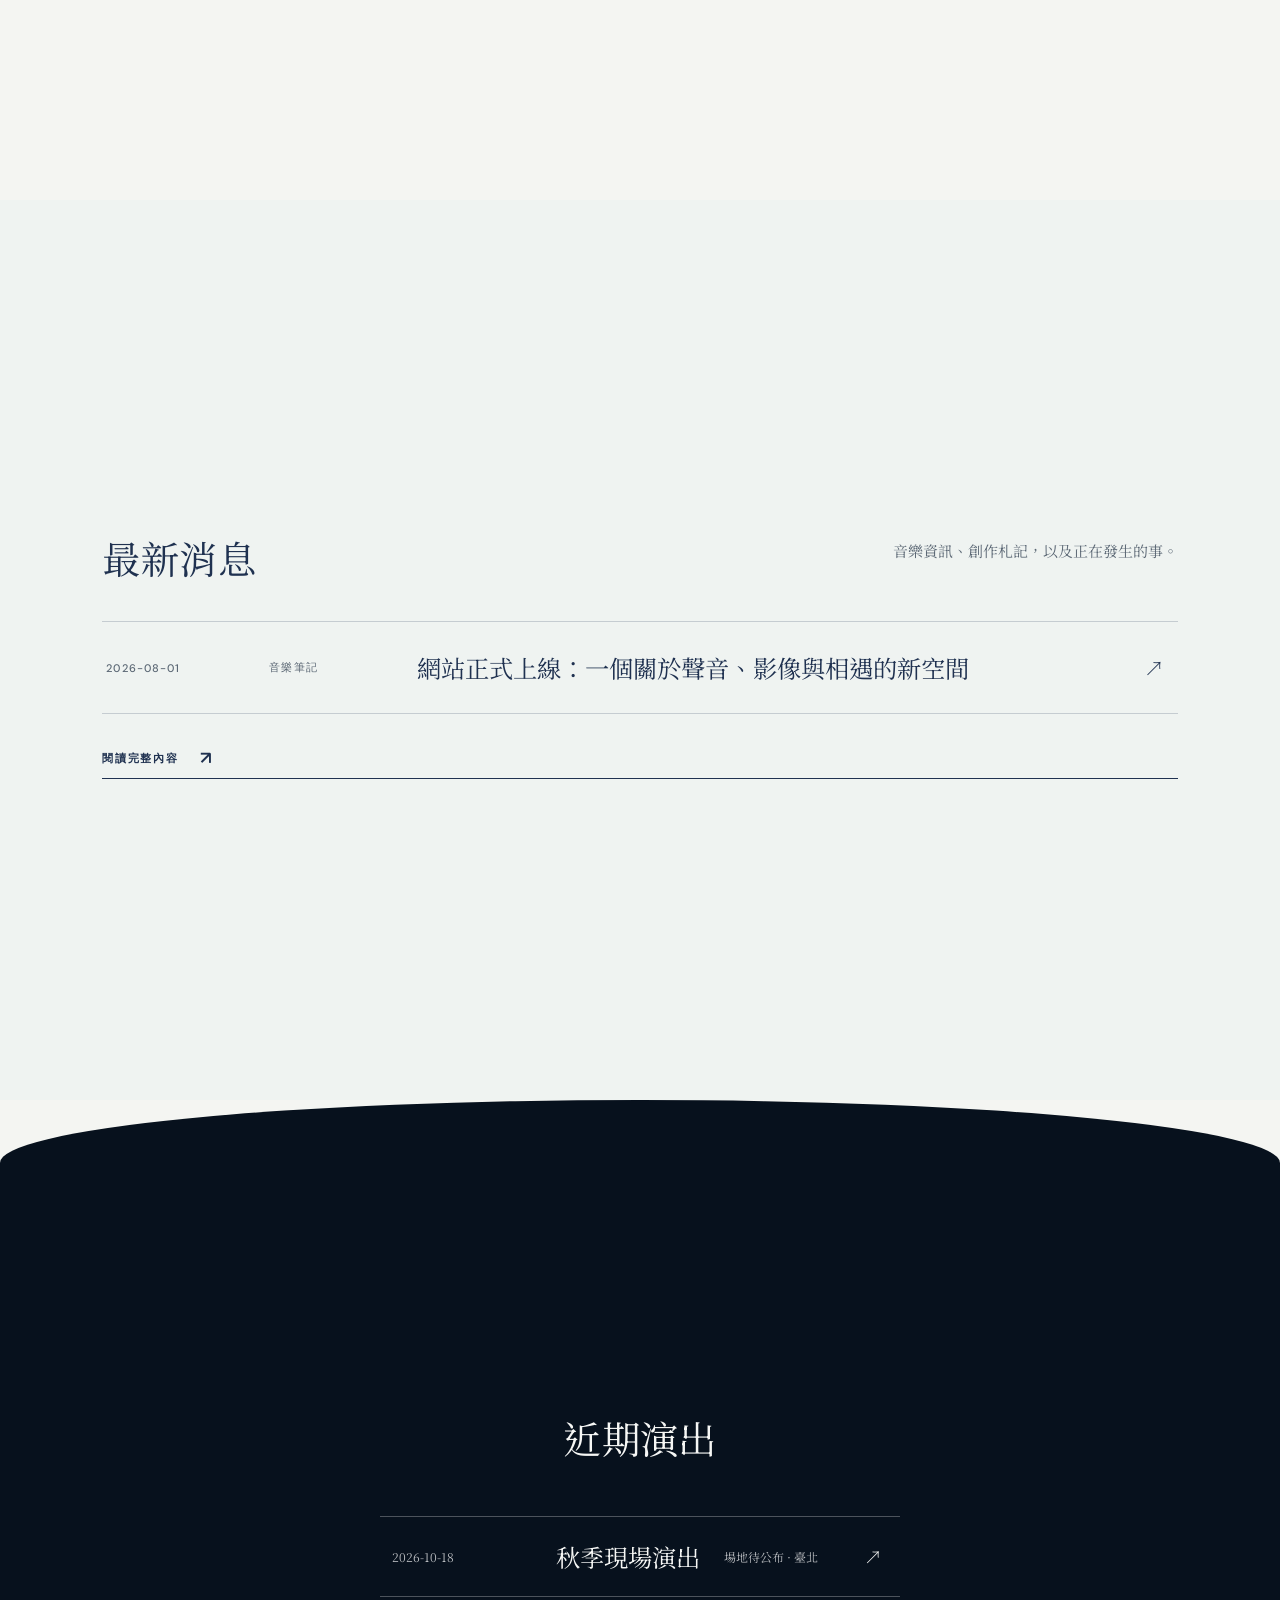
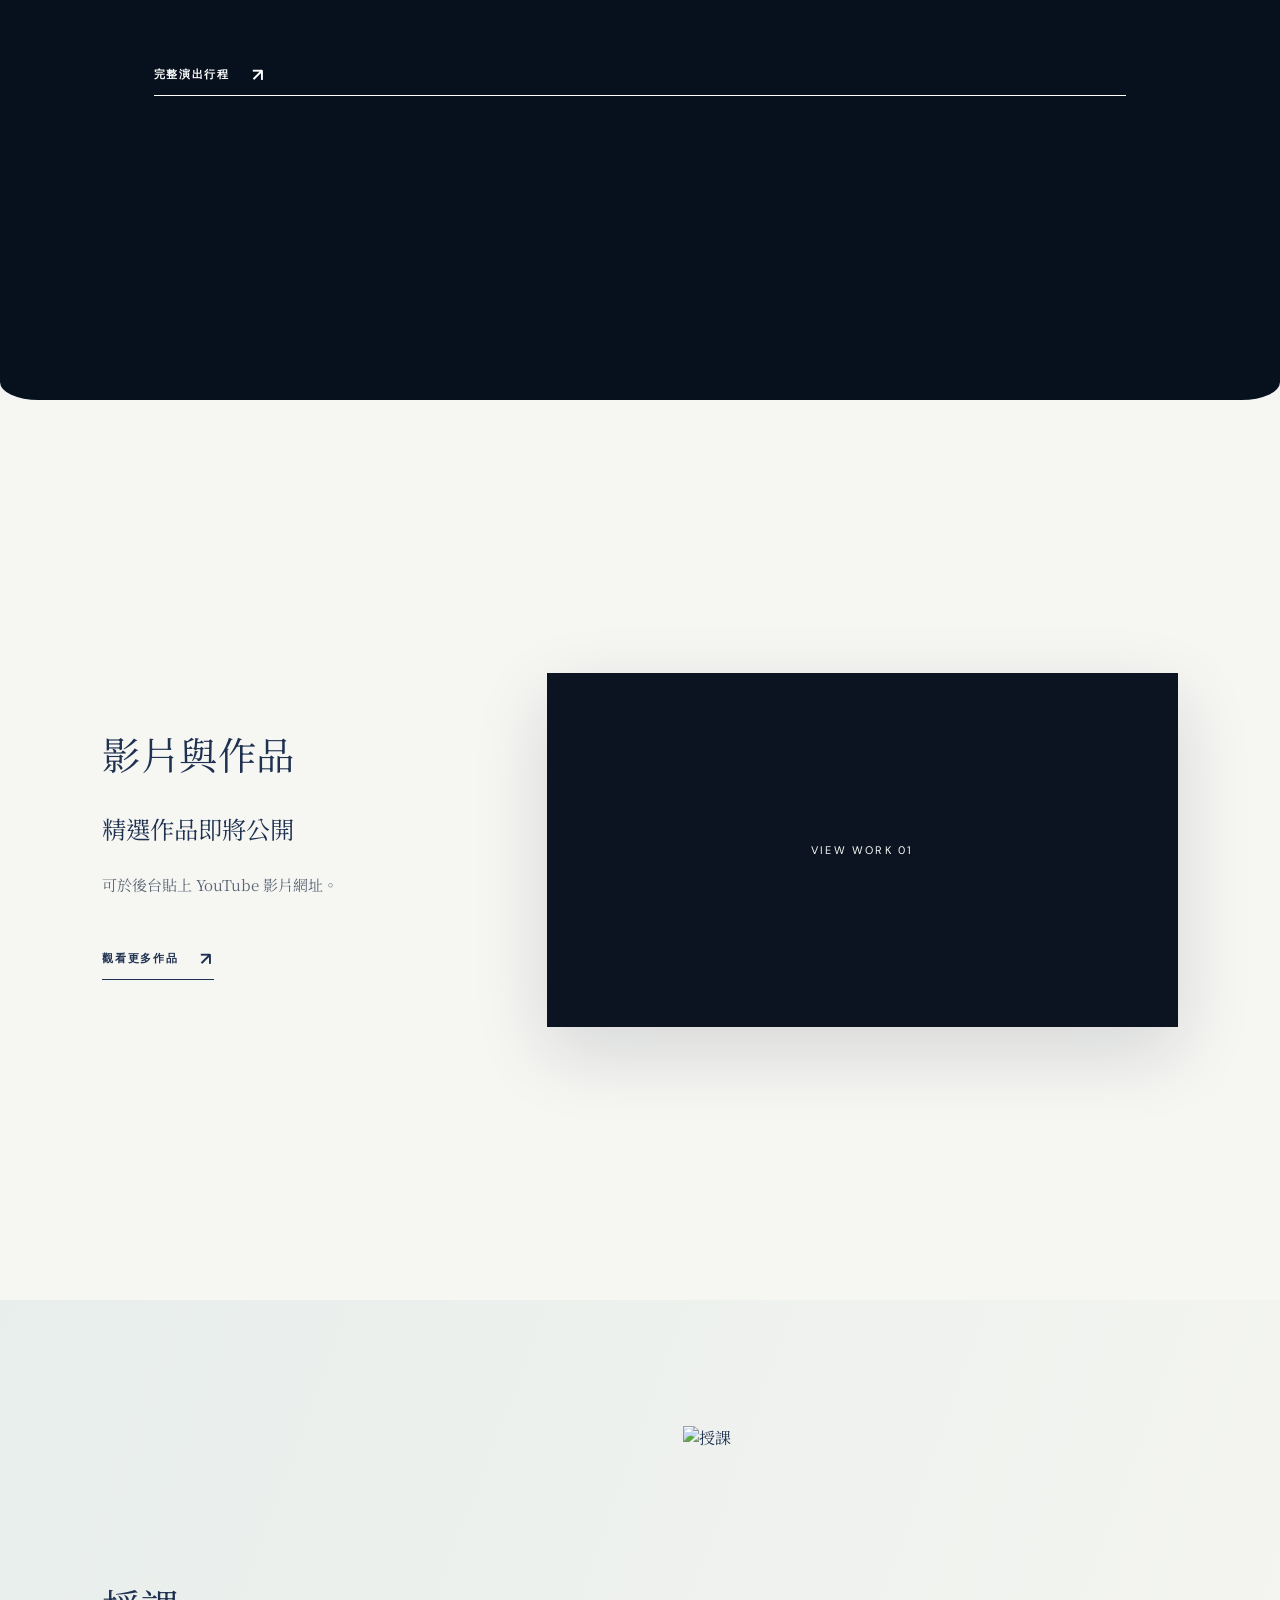
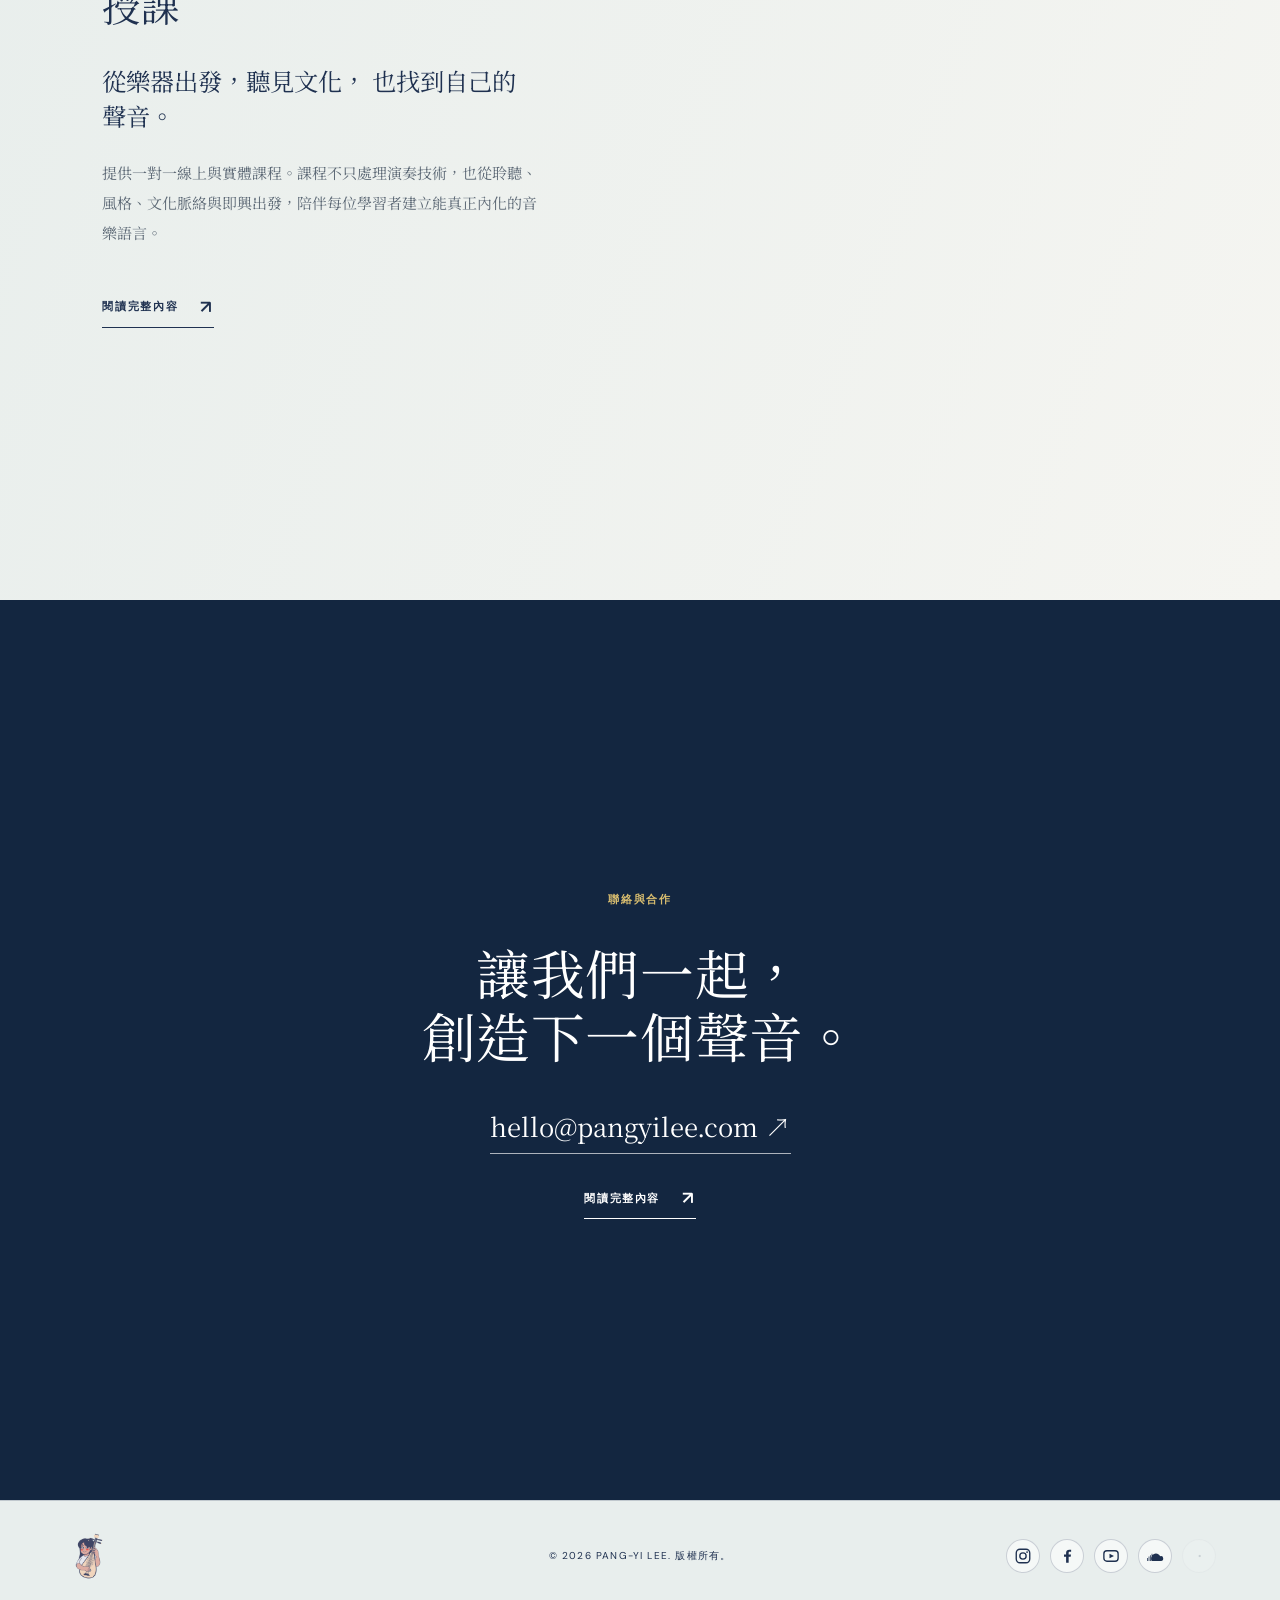
==== commit 8364c229: "Refresh homepage script version after removing chapter numbers" ====
--- a/index.html
+++ b/index.html
@@ -1,2 +1,2 @@
-<!doctype html><html lang="zh-Hant"><head><meta charset="utf-8"><meta name="viewport" content="width=device-width,initial-scale=1"><meta name="description" content="李邦儀 Pang-Yi Lee — 音樂家與媒體工作者"><meta name="theme-color" content="#17201f"><title>李邦儀 Pang-Yi Lee</title><link rel="icon" type="image/svg+xml" href="brand-logo.svg"><link rel="apple-touch-icon" href="brand-logo.svg"><link rel="preconnect" href="https://fonts.googleapis.com"><link rel="preconnect" href="https://fonts.gstatic.com" crossorigin><link href="https://fonts.googleapis.com/css2?family=DM+Sans:wght@400;500&family=Noto+Serif+TC:wght@300;400;500;600;700&display=swap" rel="stylesheet"><link rel="stylesheet" href="styles.css?v=20260820-17"><link rel="stylesheet" href="theme.css?v=20261004-lower-left"></head><body data-page="home"><header id="header"></header><main id="app"></main><footer id="footer"></footer><script src="app.js?v=20261004-summary-2"></script></body></html>
+<!doctype html><html lang="zh-Hant"><head><meta charset="utf-8"><meta name="viewport" content="width=device-width,initial-scale=1"><meta name="description" content="李邦儀 Pang-Yi Lee — 音樂家與媒體工作者"><meta name="theme-color" content="#17201f"><title>李邦儀 Pang-Yi Lee</title><link rel="icon" type="image/svg+xml" href="brand-logo.svg"><link rel="apple-touch-icon" href="brand-logo.svg"><link rel="preconnect" href="https://fonts.googleapis.com"><link rel="preconnect" href="https://fonts.gstatic.com" crossorigin><link href="https://fonts.googleapis.com/css2?family=DM+Sans:wght@400;500&family=Noto+Serif+TC:wght@300;400;500;600;700&display=swap" rel="stylesheet"><link rel="stylesheet" href="styles.css?v=20260820-17"><link rel="stylesheet" href="theme.css?v=20261004-lower-left"></head><body data-page="home"><header id="header"></header><main id="app"></main><footer id="footer"></footer><script src="app.js?v=20261004-no-chapter-numbers"></script></body></html>
 
